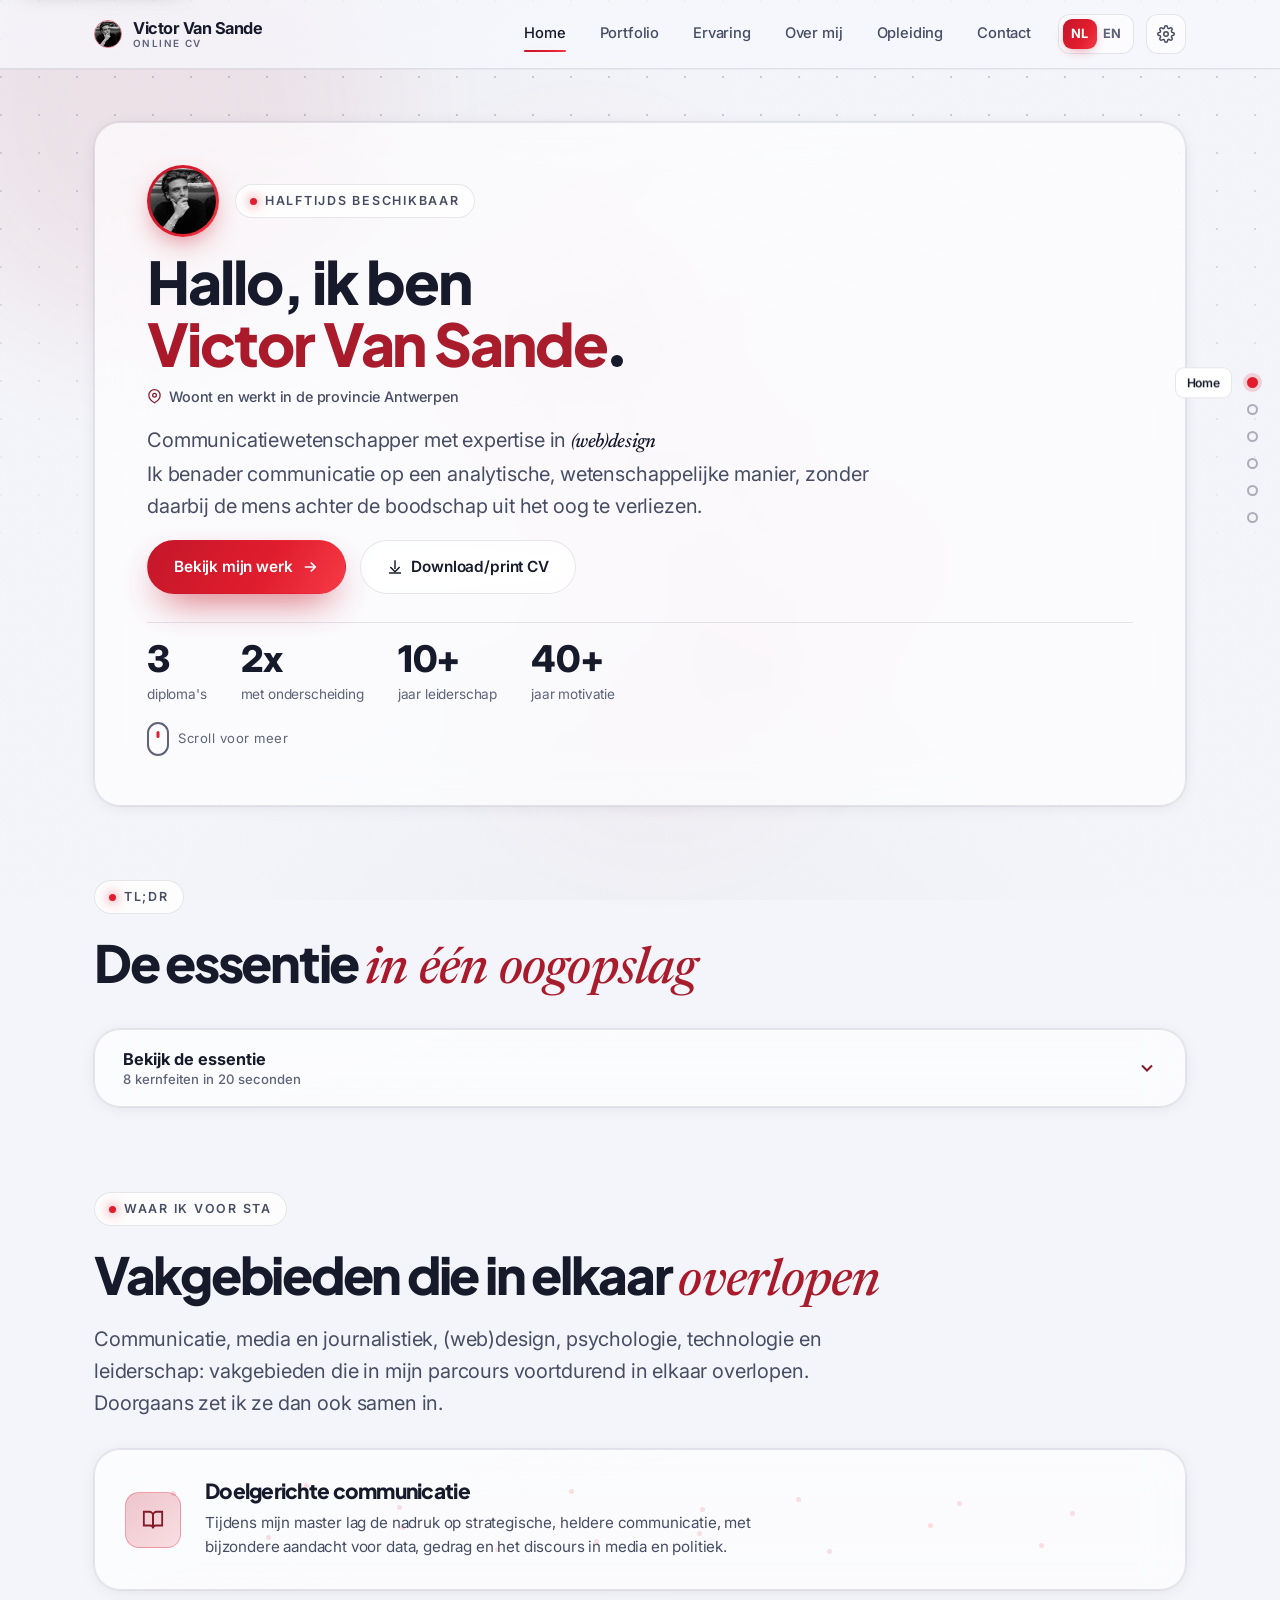
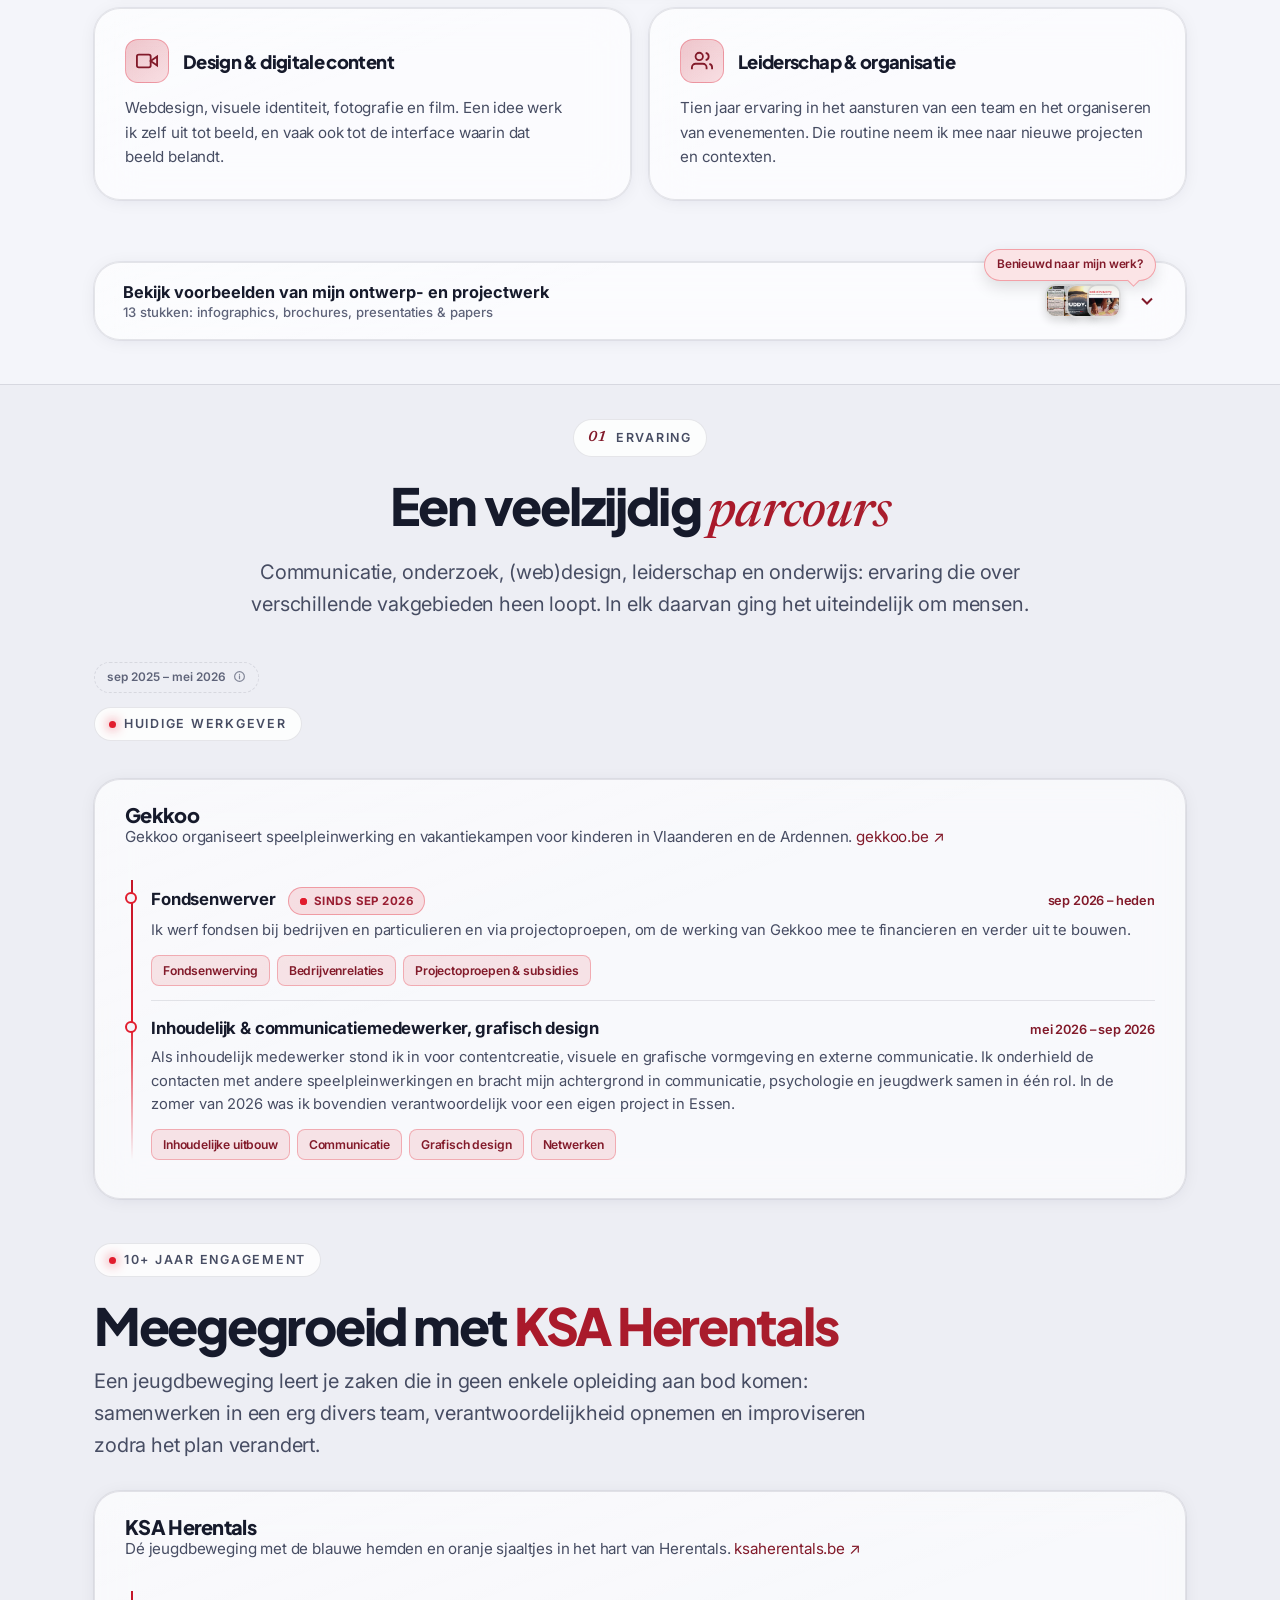
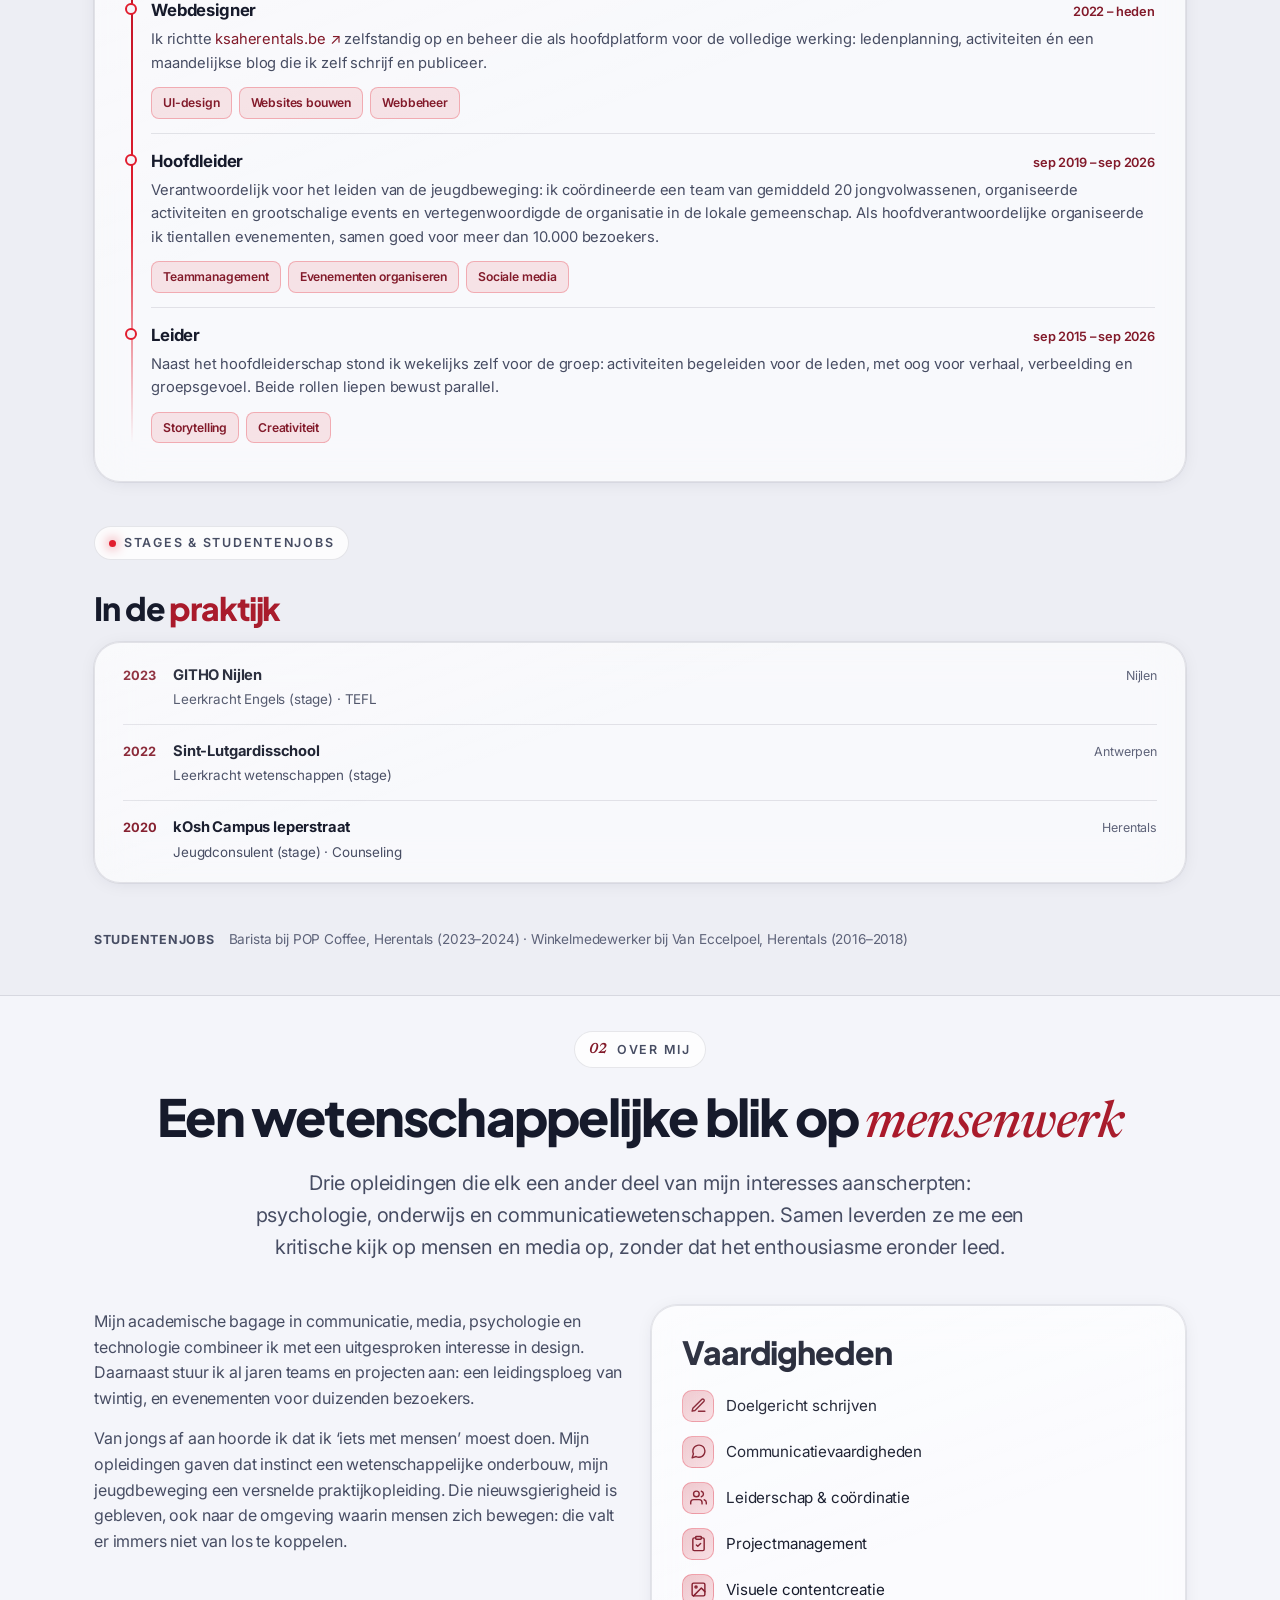
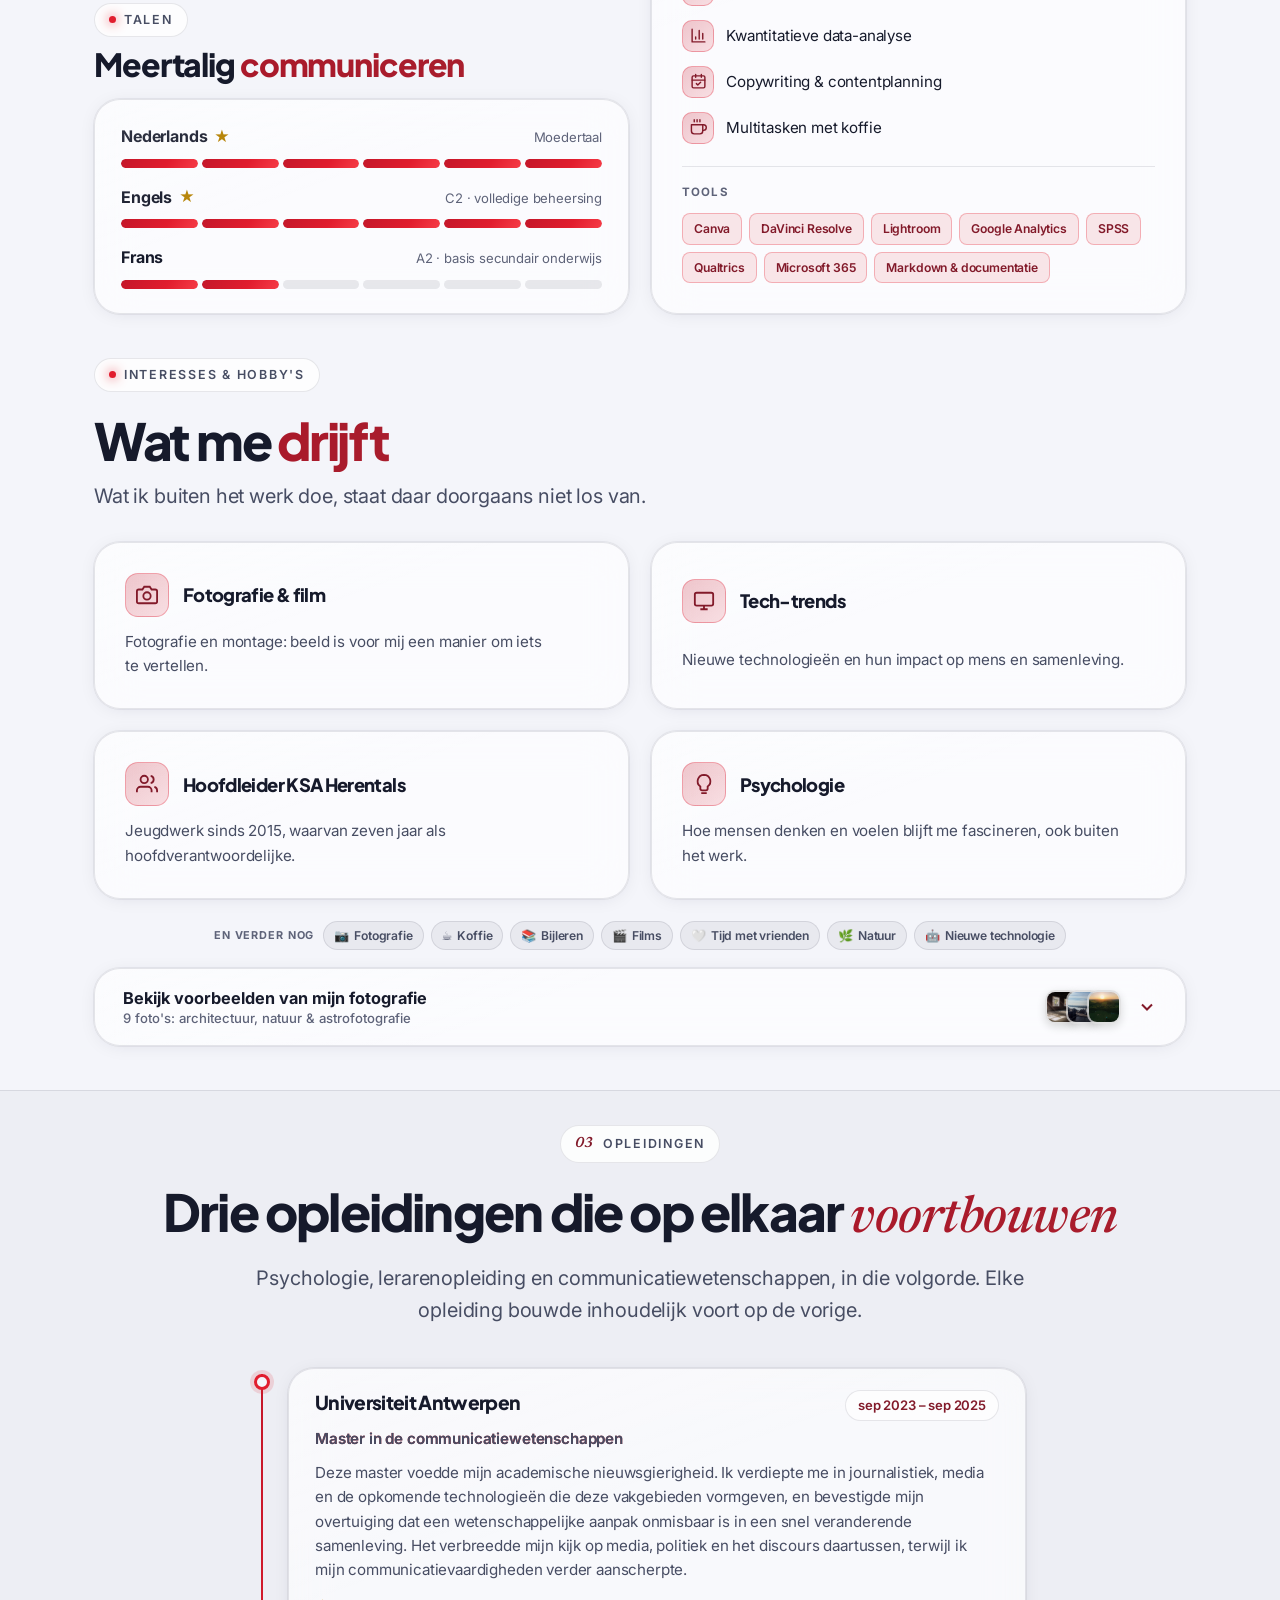
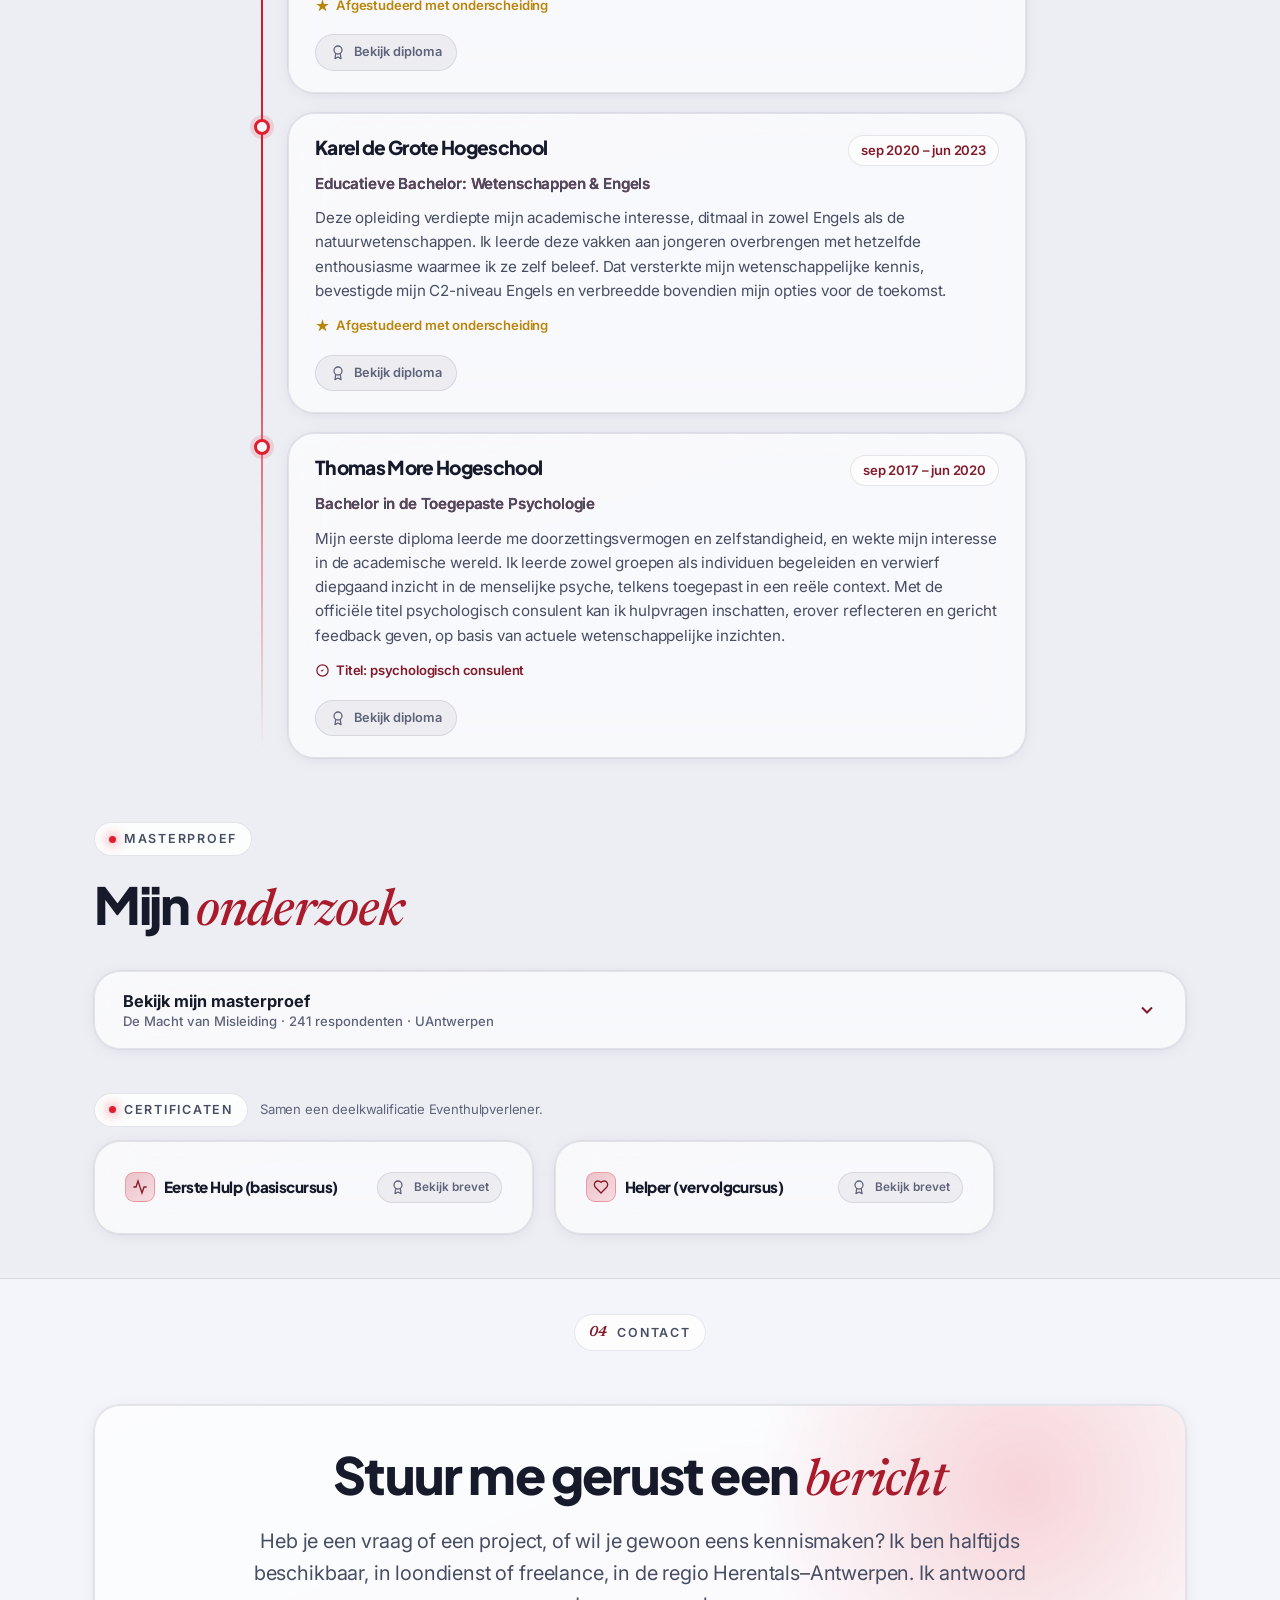
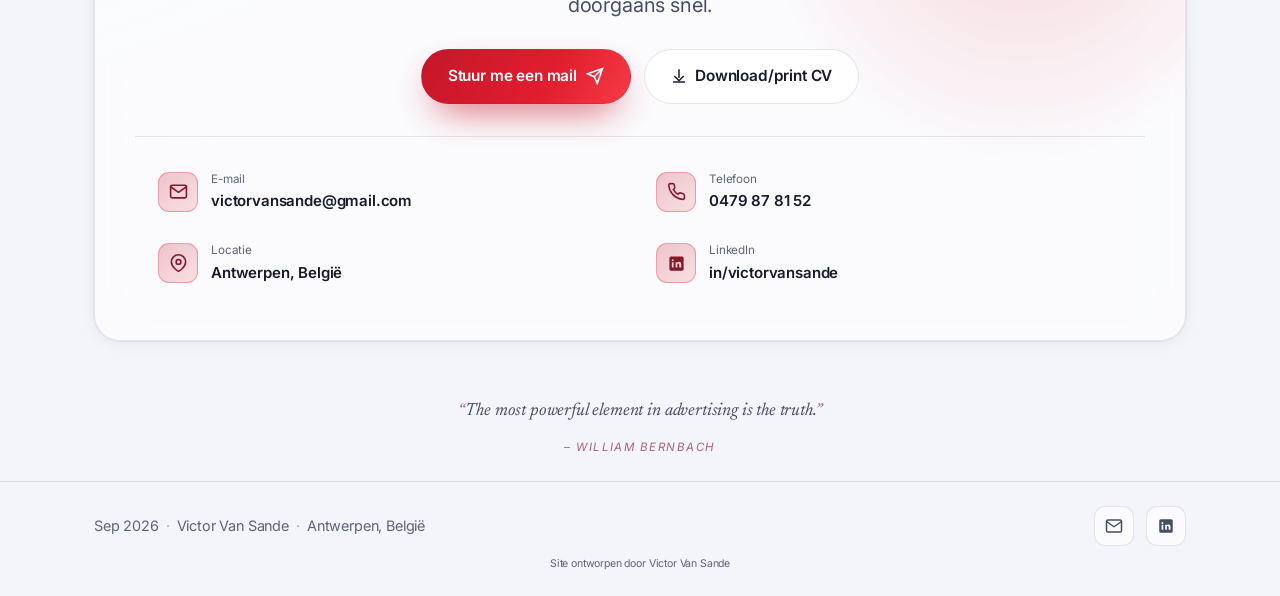
==== v1/index.html @ 3a3bc955 "Nieuwe vormgeving: elke sectie gegradeerd op een eigen foto De site is herwerkt volgens richting 10 " ====
<!DOCTYPE html>
<html lang="nl">
<head>
  <meta charset="UTF-8" />
  <meta name="viewport" content="width=device-width, initial-scale=1.0" />
  <!-- Niet indexeren: de site blijft vrij bereikbaar via de link, maar hoort
       niet in zoekresultaten thuis. -->
  <meta name="robots" content="noindex, nofollow, noarchive, nosnippet, noimageindex" />
  <meta name="googlebot" content="noindex, nofollow, noarchive, nosnippet, noimageindex" />
  <title>Victor Van Sande · Communicatiewetenschapper (vorige versie)</title>
  <meta name="description" content="Portfolio van Victor Van Sande, communicatiewetenschapper met expertise in communicatie, media, (web)design, psychologie, technologie en leiderschap." />
  <meta property="og:type" content="website" />
  <meta property="og:url" content="https://victorvansande.github.io/cv/" />
  <meta property="og:title" content="Victor Van Sande · Communicatiewetenschapper" />
  <meta property="og:description" content="Communicatiewetenschapper met expertise in communicatie, media, (web)design, psychologie, technologie en leiderschap. Master UAntwerpen met onderscheiding." />
  <meta property="og:image" content="https://victorvansande.github.io/cv/assets/og-image.jpg" />
  <meta property="og:image:type" content="image/jpeg" />
  <meta property="og:image:width" content="1200" />
  <meta property="og:image:height" content="630" />
  <meta property="og:locale" content="nl_BE" />
  <meta name="twitter:card" content="summary_large_image" />
  <meta name="twitter:title" content="Victor Van Sande · Communicatiewetenschapper" />
  <meta name="twitter:description" content="Communicatiewetenschapper met expertise in communicatie, media, (web)design, psychologie, technologie en leiderschap." />
  <meta name="twitter:image" content="https://victorvansande.github.io/cv/assets/og-image.jpg" />
  <link rel="icon" href="../assets/icons/favicon-32.png" sizes="32x32" type="image/png" />
  <link rel="icon" href="../assets/icons/favicon.svg" type="image/svg+xml" id="favicon" />
  <link rel="apple-touch-icon" href="../assets/icons/apple-touch-icon.png" />
  <link rel="manifest" href="../manifest.webmanifest" />
  <meta name="apple-mobile-web-app-title" content="Victor · cv" />
  <link rel="preconnect" href="https://fonts.googleapis.com" />
  <link rel="preconnect" href="https://fonts.gstatic.com" crossorigin />
  <link href="https://fonts.googleapis.com/css2?family=Newsreader:ital,opsz,wght@0,6..72,500;1,6..72,400;1,6..72,500;1,6..72,600&family=Inter:wght@400;500;600;700;800&family=Plus+Jakarta+Sans:wght@800&display=swap" rel="stylesheet" />
  <!-- Prisma-intro: eenmalig per sessie, moet vóór de eerste paint vaststaan om flikkeren te vermijden -->
  <script>
    (function () {
      try {
        if (!sessionStorage.getItem("vvs-intro-seen")) {
          document.documentElement.classList.add("intro");
          sessionStorage.setItem("vvs-intro-seen", "1");
        }
      } catch (e) { /* private mode: intro wordt gewoon overgeslagen */ }
    })();
  </script>
  <link rel="stylesheet" href="style.css?v=198" />
  <script src="i18n.js?v=65" defer></script>
  <script src="main.js?v=85" defer></script>
  <script>(function(){var d=document.documentElement;try{var t=localStorage.getItem('cv-theme');d.dataset.theme=['indigo','teal','emerald','amber','rose','slate','violet'].indexOf(t)<0?'rose':t;d.dataset.mode=localStorage.getItem('cv-mode')||'light';if(localStorage.getItem('cv-motion')==='reduce')d.dataset.motion='reduce';if(d.dataset.motion!=='reduce'&&!matchMedia('(prefers-reduced-motion: reduce)').matches)d.classList.add('pips-animeren');if(localStorage.getItem('cv-contrast')==='high')d.dataset.contrast='high';var z=parseInt(localStorage.getItem('cv-zoom'),10);if(z>=80&&z<=130&&z!==100)d.style.fontSize=z+'%';var l=localStorage.getItem('cv-lang');d.lang=(l==='en')?'en':'nl';}catch(e){d.dataset.theme='rose';d.dataset.mode='light';}})();</script>
</head>
<body>
  <!-- Skip-link: het eerste dat de tabtoets bereikt. Wie met een toetsenbord of
       een schermlezer werkt, loopt anders bij elk bezoek eerst door de hele
       navigatie voor hij bij de inhoud komt. Onzichtbaar tot hij focus krijgt. -->
  <a class="skip-link" href="#home" data-i18n="skip_link">Meteen naar de inhoud</a>
  <!-- Prisma-intro: zwart scherm waarop de naam uit een chromatische bloei ontstaat,
       waarna het licht binnenvalt. Volledig aria-hidden: de echte naam staat in de hero. -->
  <div class="intro-veil" aria-hidden="true">
    <div class="intro-blackout"></div>
    <div class="intro-burst">
      <i class="pl-field"></i><i class="pl pl-warm"></i><i class="pl pl-magenta"></i><i class="pl pl-violet"></i><i class="pl pl-azure"></i><i class="pl pl-cyan"></i>
    </div>
    <!-- de naamlagen worden door main.js gekloond uit de echte h1, zodat de
         regelafbreking (text-wrap: balance) gegarandeerd identiek is -->
    <div class="intro-stage" aria-hidden="true"></div>
  </div>
  <div class="bg-canvas"></div>
  <div class="blob b1"></div><div class="blob b2"></div><div class="blob b3"></div><div class="blob b4"></div><div class="blob b5"></div>
  <div class="grain"></div>
  <div class="cursor-glow"></div>

  <!-- NAV -->
  <header class="nav">
    <div class="wrap nav-inner">
      <a href="#home" class="brand"><img src="../assets/victor-profiel.jpg" alt="" class="nav-avatar" aria-hidden="true"><span class="brand-text">Victor Van Sande<span class="brand-sub" data-i18n="brand_sub">Online cv</span></span></a>
      <div class="nav-right">
      <nav class="nav-links" id="hoofdmenu">
        <a href="#home" class="active" data-i18n="nav_home">Home</a>
        <a href="#werk" data-i18n="nav_werk">Werk</a>
        <a href="#ervaring" data-i18n="nav_ervaring">Ervaring</a>
        <a href="#over" data-i18n="nav_over">Over mij</a>
        <a href="#opleiding" data-i18n="nav_opleiding">Opleiding</a>
        <!-- <a href="#referenties" data-i18n="nav_referenties">Referenties</a> -->
        <a href="#contact" data-i18n="nav_contact">Contact</a>
      </nav>
      <button class="lang-toggle" aria-label="Taal / Language" title="Nederlands / English">
        <span class="lang-pill" aria-hidden="true"></span>
        <span data-lang="nl">NL</span>
        <span data-lang="en">EN</span>
      </button>
      <div class="settings-wrap">
        <button class="settings-toggle" aria-label="Instellingen / Settings" title="Instellingen" aria-expanded="false" aria-haspopup="true">
          <svg width="18" height="18" viewBox="0 0 24 24" fill="none" stroke="currentColor" stroke-width="2" stroke-linecap="round" stroke-linejoin="round"><circle cx="12" cy="12" r="3"/><path d="M19.4 15a1.65 1.65 0 0 0 .33 1.82l.06.06a2 2 0 1 1-2.83 2.83l-.06-.06a1.65 1.65 0 0 0-1.82-.33 1.65 1.65 0 0 0-1 1.51V21a2 2 0 0 1-4 0v-.09A1.65 1.65 0 0 0 9 19.4a1.65 1.65 0 0 0-1.82.33l-.06.06a2 2 0 1 1-2.83-2.83l.06-.06a1.65 1.65 0 0 0 .33-1.82 1.65 1.65 0 0 0-1.51-1H3a2 2 0 0 1 0-4h.09A1.65 1.65 0 0 0 4.6 9a1.65 1.65 0 0 0-.33-1.82l-.06-.06a2 2 0 1 1 2.83-2.83l.06.06a1.65 1.65 0 0 0 1.82.33H9a1.65 1.65 0 0 0 1-1.51V3a2 2 0 0 1 4 0v.09a1.65 1.65 0 0 0 1 1.51 1.65 1.65 0 0 0 1.82-.33l.06-.06a2 2 0 1 1 2.83 2.83l-.06.06a1.65 1.65 0 0 0-.33 1.82V9a1.65 1.65 0 0 0 1.51 1H21a2 2 0 0 1 0 4h-.09a1.65 1.65 0 0 0-1.51 1z"/></svg>
        </button>
        <div class="settings-pop" role="group" aria-label="Instellingen">
          <div class="set-row">
            <button class="mode-toggle" aria-label="Schakel naar lichte modus" title="Licht / donker">
              <span class="mode-pill" aria-hidden="true"></span>
              <svg class="sun" width="17" height="17" viewBox="0 0 24 24" fill="none" stroke="currentColor" stroke-width="2"><circle cx="12" cy="12" r="4"/><path d="M12 2v2M12 20v2M4.9 4.9l1.4 1.4M17.7 17.7l1.4 1.4M2 12h2M20 12h2M4.9 19.1l1.4-1.4M17.7 6.3l1.4-1.4"/></svg>
              <svg class="moon" width="16" height="16" viewBox="0 0 24 24" fill="none" stroke="currentColor" stroke-width="2"><path d="M21 12.8A9 9 0 1 1 11.2 3a7 7 0 0 0 9.8 9.8z"/></svg>
            </button>
          </div>
          <div class="set-div"></div>
          <h4 data-i18n="set_theme">Kleurthema</h4>
          <div class="swatches">
            <button class="swatch" data-theme="indigo" title="Indigo"><span style="background:linear-gradient(135deg,#6366f1,#818cf8)"></span></button>
            <button class="swatch" data-theme="teal" title="Teal"><span style="background:linear-gradient(135deg,#0ea5e9,#2dd4bf)"></span></button>
            <button class="swatch" data-theme="emerald" title="Emerald"><span style="background:linear-gradient(135deg,#10b981,#4ade80)"></span></button>
            <button class="swatch" data-theme="amber" title="Amber"><span style="background:linear-gradient(135deg,#f59e0b,#fb923c)"></span></button>
            <button class="swatch" data-theme="rose" title="Rood"><span style="background:linear-gradient(135deg,#c4172a,#f63b46)"></span></button>
            <button class="swatch" data-theme="slate" title="Slate"><span style="background:linear-gradient(135deg,#7c8aa8,#9aa7c2)"></span></button>
            <button class="swatch" data-theme="violet" title="Violet"><span style="background:linear-gradient(135deg,#7c5cff,#3ad6ff)"></span></button>
          </div>
          <div class="set-div"></div>
          <h4 data-i18n="a11y_title">Toegankelijkheid</h4>
          <label class="a11y-row"><span data-i18n="a11y_motion">Minder beweging</span><input type="checkbox" class="a11y-motion"><span class="sw"></span></label>
          <label class="a11y-row"><span data-i18n="a11y_contrast">Hoger contrast</span><input type="checkbox" class="a11y-contrast"><span class="sw"></span></label>
          <div class="zoom-row">
            <span data-i18n="a11y_zoom">Tekstgrootte</span>
            <div class="zoom-ctl">
              <button type="button" class="zoom-btn zoom-out" aria-label="Kleiner">&minus;</button>
              <span class="zoom-val" aria-live="polite">100%</span>
              <button type="button" class="zoom-btn zoom-in" aria-label="Groter">+</button>
            </div>
          </div>
          <div class="set-div"></div>
          <h4 data-i18n="set_download">Downloads</h4>
          <!-- De regel onder de titel zegt wanneer je deze versie neemt. Dat is er
               vooral voor als de tweede download weer aanstaat: zonder uitleg is
               "CV als PDF" naast "CV voor sollicitatieportalen" een raadseltje in
               plaats van een keuze. -->
          <a href="../assets/cv-victor-van-sande.pdf" download class="set-action">
            <svg width="16" height="16" viewBox="0 0 24 24" fill="none" stroke="currentColor" stroke-width="2.1" stroke-linecap="round" stroke-linejoin="round"><path d="M12 3v12M7 11l5 5 5-5"/><path d="M5 21h14"/></svg>
            <span class="set-action-txt">
              <span data-i18n="set_cv_pdf">CV als PDF</span>
              <span class="set-action-sub" data-i18n="set_cv_pdf_sub">Om te mailen of af te drukken</span>
            </span>
          </a>
          <!-- De ATS-versie staat tijdelijk offline. Terugzetten = dit commentaar
               openen; het bestand, cv-print-ats.html en de vertalingen blijven
               staan, dus er is verder niets voor nodig. -->
          <!--
          <a href="../assets/cv-victor-van-sande-ats.pdf" download class="set-action">
            <svg width="16" height="16" viewBox="0 0 24 24" fill="none" stroke="currentColor" stroke-width="2.1" stroke-linecap="round" stroke-linejoin="round"><path d="M14 3H7a2 2 0 0 0-2 2v14a2 2 0 0 0 2 2h10a2 2 0 0 0 2-2V8z"/><path d="M14 3v5h5"/><path d="M9 13h6M9 17h4"/></svg>
            <span class="set-action-txt">
              <span data-i18n="set_cv_ats">CV voor sollicitatieportalen</span>
              <span class="set-action-sub" data-i18n="set_cv_ats_sub">Één kolom, voor scansoftware</span>
            </span>
          </a>
          -->
        </div>
      </div>
      <button class="burger" aria-label="Menu" aria-expanded="false" aria-controls="hoofdmenu"><span></span><span></span><span></span></button>
      </div>
    </div>
  </header>

  <!-- SIDE DOT NAVIGATION -->
  <nav class="dot-nav" aria-label="Sectienavigatie">
    <a href="#home" class="active" data-spy="home"><span data-i18n="nav_home">Home</span></a>
    <a href="#werk" data-spy="werk"><span data-i18n="nav_werk">Werk</span></a>
    <a href="#ervaring" data-spy="ervaring"><span data-i18n="nav_ervaring">Ervaring</span></a>
    <a href="#over" data-spy="over"><span data-i18n="nav_over">Over mij</span></a>
    <a href="#opleiding" data-spy="opleiding"><span data-i18n="nav_opleiding">Opleiding</span></a>
    <!-- <a href="#referenties" data-spy="referenties"><span data-i18n="nav_referenties">Referenties</span></a> -->
    <a href="#contact" data-spy="contact"><span data-i18n="nav_contact">Contact</span></a>
  </nav>

  <main>

  <!-- ============ HOME ============ -->
  <div class="sec" id="home" data-nav="nav_home" data-nav-nl="Home">
  <section class="hero">
    <div class="wrap">
      <div class="glass tilt hero-card reveal">
        <div class="hero-card-lead">
          <div class="hero-avatar-wrap">
            <img src="../assets/victor-profiel.jpg" alt="Victor Van Sande" class="hero-avatar-img" />
          </div>
          <span class="eyebrow" style="margin-bottom:0"><span class="dot"></span> <span data-i18n="hero_eyebrow">Halftijds beschikbaar</span></span>
        </div>
        <h1 class="h-xl prism-host"><span data-i18n="hero_hello">Hallo, ik ben</span><br><span class="grad-text">Victor Van <span class="name-end">Sande<i class="name-dot" aria-hidden="true"></i></span></span></h1>
        <!-- "Sande" en de punt zitten samen in een span die niet mag afbreken.
             De browser ziet die punt als een los blokje en mag er dus vóór
             afbreken; tussen 376 en 386 pixels kolombreedte belandde ze daardoor
             alleen op een eigen regel. Een word joiner helpt daar niet tegen:
             die geldt niet voor zo'n blokje. De naam mag nog wel afbreken, maar
             dan tussen "Van" en "Sande". -->
        <p class="hero-loc"><svg width="15" height="15" viewBox="0 0 24 24" fill="none" stroke="currentColor" stroke-width="2"><path d="M21 10c0 7-9 12-9 12s-9-5-9-12a9 9 0 0118 0z"/><circle cx="12" cy="10" r="3"/></svg> <span data-i18n="hero_loc">Woont en werkt in de provincie Antwerpen</span></p>
        <p class="lead">
          <span data-i18n="hero_lead_1">Communicatiewetenschapper met expertise in</span>
          <strong data-rotate='["communicatie","(web)design","psychologie","media","technologie","journalistiek","leiderschap"]' data-rotate-en='["communication","(web)design","psychology","media","technology","journalism","leadership"]' class="em-serif" style="color:var(--ink);transition:.35s var(--ease);display:inline-block">communicatie</strong><br><span data-i18n="hero_lead_2">Ik benader communicatie op een analytische, wetenschappelijke manier, zonder daarbij de mens achter de boodschap uit het oog te verliezen.</span>
        </p>
        <div class="hero-cta">
          <a href="#ervaring" class="btn btn-primary"><span data-i18n="hero_cta_work">Bekijk mijn werk</span>
            <svg width="18" height="18" viewBox="0 0 24 24" fill="none" stroke="currentColor" stroke-width="2.2"><path d="M5 12h14M13 6l6 6-6 6"/></svg>
          </a>
          <a href="../assets/cv-victor-van-sande.pdf" download class="btn btn-ghost" style="gap:8px">
            <svg width="16" height="16" viewBox="0 0 24 24" fill="none" stroke="currentColor" stroke-width="2.2"><path d="M12 2v13M5 12l7 7 7-7"/><path d="M3 21h18"/></svg>
            <span data-i18n="hero_cta_cv">Download/print CV</span>
          </a>
        </div>
        <div class="hero-stats">
          <div class="stat"><div class="num"><span data-count="3">3</span></div><div class="lbl" data-i18n="stat_diplomas">diploma's</div></div>
          <div class="stat"><div class="num"><span data-count="2" data-suffix="x">2x</span></div><div class="lbl" data-i18n="stat_distinction_hero">met onderscheiding</div></div>
          <div class="stat"><div class="num"><span data-count="10" data-suffix="+">10+</span></div><div class="lbl" data-i18n="stat_leadership">jaar leiderschap</div></div>
          <div class="stat"><div class="num"><span data-count="40" data-suffix="+">40+</span></div><div class="lbl" data-i18n="stat_motivation">jaar motivatie</div></div>
        </div>
        <div class="scroll-cue"><span class="mouse"></span> <span data-i18n="scroll_more">Scroll voor meer</span></div>
      </div>
    </div>
  </section>
  <!-- ============ TL;DR ============ -->
  <section class="wrap section-pad" id="tldr" style="padding-top:26px;padding-bottom:40px">
    <div class="section-head reveal">
      <span class="eyebrow"><span class="dot"></span> <span data-i18n="tldr_eyebrow">TL;DR</span></span>
      <h2 class="h-lg" data-i18n="tldr_h2">De essentie <span class="grad-text em-serif">in één oogopslag</span></h2>
    </div>
    <!-- Standaard dicht, net als de andere luiken: wie de essentie wil, klapt
         ze open. Zo blijft de pagina onder de hero rustig en houden alle
         uitklapluiken dezelfde beginstand. -->
    <div class="glass tilt tldr-card reveal" data-d="1">
      <button class="tldr-toggle" aria-expanded="false" aria-controls="tldr-panel">
        <span class="tldr-toggle-txt">
          <strong data-i18n="tldr_toggle_open">Bekijk de essentie</strong>
          <span data-i18n="tldr_toggle_sub">8 kernfeiten in 20 seconden</span>
        </span>
        <svg class="tldr-chevron" width="20" height="20" viewBox="0 0 24 24" fill="none" stroke="currentColor" stroke-width="2.4" aria-hidden="true"><path d="M6 9l6 6 6-6"/></svg>
      </button>
      <div class="tldr-panel" id="tldr-panel" inert>
        <div class="tldr-panel-inner">
          <div class="tldr-grid">
            <div class="tldr-item">
              <span class="tldr-ic" aria-hidden="true"><svg width="17" height="17" viewBox="0 0 24 24" fill="none" stroke="currentColor" stroke-width="2" stroke-linecap="round" stroke-linejoin="round"><path d="M2 10l10-5 10 5-10 5-10-5Z"/><path d="M6 12v5c0 1.66 2.69 3 6 3s6-1.34 6-3v-5"/></svg></span>
              <span class="tldr-body">
                <span class="lbl" data-i18n="tldr_edu_lbl">Opleiding</span>
                <span class="val" data-i18n="tldr_edu_val">3 diploma's, 2x met onderscheiding</span>
                <span class="sub" data-i18n="tldr_edu_sub">Master Communicatiewetenschappen, UAntwerpen</span>
              </span>
            </div>
            <div class="tldr-item">
              <span class="tldr-ic" aria-hidden="true"><svg width="17" height="17" viewBox="0 0 24 24" fill="none" stroke="currentColor" stroke-width="2" stroke-linecap="round" stroke-linejoin="round"><rect x="2" y="7" width="20" height="14" rx="2"/><path d="M16 21V5a2 2 0 0 0-2-2h-4a2 2 0 0 0-2 2v16"/></svg></span>
              <span class="tldr-body">
                <span class="lbl" data-i18n="tldr_role_lbl">Huidige rol</span>
                <span class="val" data-i18n="tldr_role_val">Fondsenwerver bij Gekkoo</span>
                <span class="sub" data-i18n="tldr_role_sub">Sinds september 2026</span>
              </span>
            </div>
            <div class="tldr-item">
              <span class="tldr-ic" aria-hidden="true"><svg width="17" height="17" viewBox="0 0 24 24" fill="none" stroke="currentColor" stroke-width="2" stroke-linecap="round" stroke-linejoin="round"><path d="M17 21v-2a4 4 0 0 0-4-4H5a4 4 0 0 0-4 4v2"/><circle cx="9" cy="7" r="4"/><path d="M23 21v-2a4 4 0 0 0-3-3.87M16 3.13A4 4 0 0 1 16 11"/></svg></span>
              <span class="tldr-body">
                <span class="lbl" data-i18n="tldr_ksa_lbl">Leiderschap</span>
                <span class="val" data-i18n="tldr_ksa_val">10+ jaar bij KSA Herentals</span>
                <span class="sub" data-i18n="tldr_ksa_sub">Hoofdleider, 10.000+ bezoekers via evenementen</span>
              </span>
            </div>
            <div class="tldr-item">
              <span class="tldr-ic" aria-hidden="true"><svg width="17" height="17" viewBox="0 0 24 24" fill="none" stroke="currentColor" stroke-width="2" stroke-linecap="round" stroke-linejoin="round"><path d="M3 3v18h18"/><path d="M18 17V9M13 17V5M8 17v-3"/></svg></span>
              <span class="tldr-body">
                <span class="lbl" data-i18n="tldr_thesis_lbl">Masterproef</span>
                <span class="val" data-i18n="tldr_thesis_val">De Macht van Misleiding</span>
                <span class="sub" data-i18n="tldr_thesis_sub">Kwantitatief onderzoek naar (des)informatie, 241 respondenten</span>
              </span>
            </div>
            <div class="tldr-item">
              <span class="tldr-ic" aria-hidden="true"><svg width="17" height="17" viewBox="0 0 24 24" fill="none" stroke="currentColor" stroke-width="2" stroke-linecap="round" stroke-linejoin="round"><path d="M12 2 2 7l10 5 10-5-10-5z"/><path d="M2 17l10 5 10-5"/><path d="M2 12l10 5 10-5"/></svg></span>
              <span class="tldr-body">
                <span class="lbl" data-i18n="tldr_domains_lbl">Sterk in</span>
                <span class="val" data-i18n="tldr_domains_val">Communicatie, (web)design, psychologie &amp; leiderschap</span>
                <span class="sub" data-i18n="tldr_domains_sub">Terugkerend in zowel mijn opleiding als mijn werkervaring</span>
              </span>
            </div>
            <div class="tldr-item">
              <span class="tldr-ic" aria-hidden="true"><svg width="17" height="17" viewBox="0 0 24 24" fill="none" stroke="currentColor" stroke-width="2" stroke-linecap="round" stroke-linejoin="round"><circle cx="12" cy="12" r="10"/><path d="M2 12h20"/><path d="M12 2a15.3 15.3 0 0 1 4 10 15.3 15.3 0 0 1-4 10 15.3 15.3 0 0 1-4-10 15.3 15.3 0 0 1 4-10z"/></svg></span>
              <span class="tldr-body">
                <span class="lbl" data-i18n="tldr_lang_lbl">Talen</span>
                <span class="val" data-i18n="tldr_lang_val">NL (moedertaal) · EN (C2) · FR (A2)</span>
                <span class="sub" data-i18n="tldr_lang_sub">Voldoende om in een internationale of tweetalige omgeving te werken</span>
              </span>
            </div>
            <div class="tldr-item">
              <span class="tldr-ic" aria-hidden="true"><svg width="17" height="17" viewBox="0 0 24 24" fill="none" stroke="currentColor" stroke-width="2" stroke-linecap="round" stroke-linejoin="round"><circle cx="12" cy="12" r="9"/><path d="M12 7v5l3 2"/></svg></span>
              <span class="tldr-body">
                <span class="lbl" data-i18n="tldr_avail_lbl">Beschikbaarheid</span>
                <span class="val" data-i18n="tldr_avail_val">Halftijds · loondienst of freelance</span>
                <span class="sub" data-i18n="tldr_avail_sub">Regio Herentals&ndash;Antwerpen</span>
              </span>
            </div>
            <!-- Achtste feit. Stond alleen onderaan bij de opleidingen, waar een
                 haastige lezer nooit komt, terwijl een geldig brevet in jeugdwerk,
                 kampen en onderwijs vaak een vereiste is. Maakt de twee kolommen
                 bovendien even lang, zonder dat het paneel hoger wordt. -->
            <div class="tldr-item">
              <span class="tldr-ic" aria-hidden="true"><svg width="17" height="17" viewBox="0 0 24 24" fill="none" stroke="currentColor" stroke-width="2" stroke-linecap="round" stroke-linejoin="round"><path d="M12 21s-7-4.5-7-10a4 4 0 0 1 7-2.6A4 4 0 0 1 19 11c0 5.5-7 10-7 10z"/><path d="M12 9.5v4M10 11.5h4"/></svg></span>
              <span class="tldr-body">
                <span class="lbl" data-i18n="tldr_ehbo_lbl">EHBO</span>
                <span class="val" data-i18n="tldr_ehbo_val">Eerste Hulp &amp; Helper, Rode Kruis-Vlaanderen</span>
                <span class="sub" data-i18n="tldr_ehbo_sub">Geldig tot 2028 &middot; samen een deelkwalificatie Eventhulpverlener</span>
              </span>
            </div>
          </div>
        </div>
      </div>
    </div>
  </section>
  </div><!-- /#home -->

  <!-- ============ WERK ============ -->
  <!-- Het portfolio staat nu op zichzelf in plaats van onderaan de thuissectie:
       zo krijgt het een eigen anker voor het menu en ziet de scroll-spy het als
       een aparte halte. -->
  <div class="sec" id="werk" data-nav="nav_werk" data-nav-nl="Portfolio">
  <!-- De drie kaarten "Waar ik voor sta" en het portfolio horen bij elkaar: de
       kaarten doen de belofte, het portfolio is het bewijs. Ze stonden eerder in
       twee verschillende secties, waardoor "Home" een derde van de pagina besloeg
       en "Werk" maar een paar honderd pixels duurde. -->
  <!-- HIGHLIGHTS -->
  <section class="section-pad">
    <div class="wrap">
      <div class="section-head reveal">
        <span class="eyebrow"><span class="dot"></span> <span data-i18n="hl_eyebrow">Waar ik voor sta</span></span>
        <h2 class="h-lg" data-i18n="hl_h2">Vakgebieden die in elkaar <span class="grad-text em-serif">overlopen</span></h2>
        <p class="lead" data-i18n="hl_lead">Communicatie, media en journalistiek, (web)design, psychologie, technologie en leiderschap: vakgebieden die in mijn parcours voortdurend in elkaar overlopen. Doorgaans zet ik ze dan ook samen in.</p>
      </div>
      <div class="bento">
        <div class="glass fx-card feature feature-wide reveal fx-write" data-d="1">
          <!-- Kernboodschap: verspreide stippen die bij hover samenkomen tot één
               uitgelijnde rij. Elke stip staat al op zijn eindplek in die rij;
               de verstrooiing is een verschuiving die bij hover naar nul gaat. -->
          <div class="fx" aria-hidden="true">
            <span class="msg">
              <i style="--dx:-22px;--dy:-26px;--i:0"></i><i style="--dx:14px;--dy:18px;--i:1"></i>
              <i style="--dx:-8px;--dy:-34px;--i:2"></i><i style="--dx:26px;--dy:-12px;--i:3"></i>
              <i style="--dx:-30px;--dy:8px;--i:4"></i><i style="--dx:6px;--dy:30px;--i:5"></i>
              <i style="--dx:20px;--dy:-28px;--i:6"></i><i style="--dx:-14px;--dy:22px;--i:7"></i>
              <i style="--dx:30px;--dy:14px;--i:8"></i><i style="--dx:-26px;--dy:-10px;--i:9"></i>
              <i style="--dx:10px;--dy:-20px;--i:10"></i><i style="--dx:-18px;--dy:32px;--i:11"></i>
              <i style="--dx:24px;--dy:6px;--i:12"></i><i style="--dx:-6px;--dy:-16px;--i:13"></i>
              <i style="--dx:16px;--dy:26px;--i:14"></i><i style="--dx:-12px;--dy:-6px;--i:15"></i>
            </span>
          </div>
          <div class="ic"><svg width="22" height="22" viewBox="0 0 24 24" fill="none" stroke="currentColor" stroke-width="2"><path d="M2 3h6a4 4 0 0 1 4 4v14a3 3 0 0 0-3-3H2z"/><path d="M22 3h-6a4 4 0 0 0-4 4v14a3 3 0 0 1 3-3h7z"/></svg></div>
          <h3 data-i18n="card_comm_h">Doelgerichte communicatie</h3>
          <p data-i18n="card_comm_p">Tijdens mijn master lag de nadruk op strategische, heldere communicatie, met bijzondere aandacht voor data, gedrag en het discours in media en politiek.</p>
        </div>
        <div class="glass fx-card feature reveal fx-palette" data-d="2">
          <span class="fx" aria-hidden="true"></span>
          <div class="ic"><svg width="22" height="22" viewBox="0 0 24 24" fill="none" stroke="currentColor" stroke-width="2"><path d="M23 7l-7 5 7 5V7z"/><rect x="1" y="5" width="15" height="14" rx="2"/></svg></div>
          <h3 data-i18n="card_design_h">Design &amp; digitale content</h3>
          <p data-i18n="card_design_p">Webdesign, visuele identiteit, fotografie en film. Een idee werk ik zelf uit tot beeld, en vaak ook tot de interface waarin dat beeld belandt.</p>
        </div>
        <div class="glass fx-card feature reveal fx-network" data-d="3">
          <span class="fx" aria-hidden="true"><svg class="net" viewBox="0 0 150 110"><line x1="30" y1="30" x2="95" y2="20"/><line x1="95" y1="20" x2="120" y2="70"/><line x1="30" y1="30" x2="70" y2="85"/><line x1="70" y1="85" x2="120" y2="70"/><circle cx="30" cy="30" r="5"/><circle cx="95" cy="20" r="5"/><circle cx="120" cy="70" r="5"/><circle cx="70" cy="85" r="5"/></svg></span>
          <div class="ic"><svg width="22" height="22" viewBox="0 0 24 24" fill="none" stroke="currentColor" stroke-width="2"><path d="M17 21v-2a4 4 0 0 0-4-4H5a4 4 0 0 0-4 4v2"/><circle cx="9" cy="7" r="4"/><path d="M23 21v-2a4 4 0 0 0-3-3.87M16 3.13A4 4 0 0 1 16 11"/></svg></div>
          <h3 data-i18n="card_lead_h">Leiderschap &amp; organisatie</h3>
          <p data-i18n="card_lead_p">Tien jaar ervaring in het aansturen van een team en het organiseren van evenementen. Die routine neem ik mee naar nieuwe projecten en contexten.</p>
        </div>
      </div>
    </div>
  </section>
  <section class="section-pad" style="padding-top:0">
    <div class="wrap">
      <!-- Het balonnetje staat buiten de kaart: .glass klipt zijn inhoud, dus
           binnenin zou de punt van de tuit wegvallen. De wikkel geeft het een
           anker om zich aan op te hangen. -->
      <div class="werk-wikkel reveal" data-d="4" style="margin-top:18px">
      <div class="glass tilt tldr-card">
        <button class="tldr-toggle" aria-expanded="false" aria-controls="designs-panel">
          <span class="tldr-toggle-txt">
            <strong data-i18n="designs_toggle_open">Bekijk voorbeelden van mijn ontwerp- en projectwerk</strong>
            <span data-i18n="designs_toggle_sub">13 stukken: infographics, brochures, presentaties &amp; papers</span>
          </span>
          <span class="tldr-preview-stack" aria-hidden="true">
            <img src="../assets/designs/poster-kokerjuffer.jpg" alt="" loading="lazy" />
            <img src="../assets/designs/slides-struddy-pitch.jpg" alt="" loading="lazy" />
            <img src="../assets/designs/slides-communicatiestrateeg.jpg" alt="" loading="lazy" />
          </span>
          <svg class="tldr-chevron" width="20" height="20" viewBox="0 0 24 24" fill="none" stroke="currentColor" stroke-width="2.4" aria-hidden="true"><path d="M6 9l6 6 6-6"/></svg>
        </button>
        <div class="tldr-panel" id="designs-panel" inert>
          <div class="tldr-panel-inner">
            <div class="designs-grid">
              <div class="design-item">
                <button type="button" class="diploma-thumb" data-full="../assets/designs/poster-kokerjuffer.jpg"><img src="../assets/designs/poster-kokerjuffer.jpg" alt="Infographic-poster 'De Kokerjuffer' over de levenscyclus van een insectensoort" loading="lazy" /></button>
                <span class="design-cap"><span class="design-cap-t" data-i18n="design_kokerjuffer_t">Infographic · De Kokerjuffer</span><span class="design-cap-s" data-i18n="design_kokerjuffer_s">Wetenschapscommunicatie, Karel de Grote Hogeschool</span></span>
              </div>
              <div class="design-item">
                <button type="button" class="diploma-thumb" data-full="../assets/designs/infographic-ph-meting.jpg"><img src="../assets/designs/infographic-ph-meting.jpg" alt="Infographic met stappenplan voor een pH-meting van waterlichamen" loading="lazy" /></button>
                <span class="design-cap"><span class="design-cap-t" data-i18n="design_ph_t">Infographic · pH-meting</span><span class="design-cap-s" data-i18n="design_ph_s">Stap-voor-stap uitleg van een meetproces</span></span>
              </div>
              <div class="design-item">
                <button type="button" class="diploma-thumb" data-full="../assets/designs/poster-dune-voorbeeld.jpg"><img src="../assets/designs/poster-dune-voorbeeld.jpg" alt="Zelf ontworpen voorbeeldposter over de film Dune, gemaakt als lesmateriaal" loading="lazy" /></button>
                <span class="design-cap"><span class="design-cap-t" data-i18n="design_dune_t">Voorbeeldposter · Dune</span><span class="design-cap-s" data-i18n="design_dune_s">Zelf ontworpen als lesvoorbeeld voor leerlingen</span></span>
              </div>
              <div class="design-item">
                <button type="button" class="diploma-thumb" data-full="../assets/designs/brochure-licht-uit.jpg"><img src="../assets/designs/brochure-licht-uit.jpg" alt="Drieluik-brochure 'Licht uit, oogjes toe' over schermlicht en slaap bij jongeren" loading="lazy" /></button>
                <span class="design-cap"><span class="design-cap-t" data-i18n="design_brochure_t">Brochure · Licht uit, oogjes toe</span><span class="design-cap-s" data-i18n="design_brochure_s">Informatieve drieluik-folder voor en door jongeren</span></span>
              </div>
              <div class="design-item">
                <button type="button" class="diploma-thumb doc-link" data-doc="../assets/docs/struddy-pitch.pdf" data-doc-slug="struddy-pitch" data-doc-pages="18" data-doc-preview="5" data-doc-bytes="1815986"><img src="../assets/designs/slides-struddy-pitch.jpg" alt="Titelslide van de conceptpitch 'Struddy', een stressapp op basis van wearabledata" loading="lazy" /><span class="doc-chip" aria-hidden="true">PDF · 18 p</span></button>
                <span class="design-cap"><span class="design-cap-t" data-i18n="design_struddy_t">Conceptpitch · Struddy</span><span class="design-cap-s" data-i18n="design_struddy_s">Stress + buddy: een app die op het juiste moment ingrijpt</span></span>
              </div>
              <div class="design-item">
                <button type="button" class="diploma-thumb doc-link" data-doc="../assets/docs/struddy-campagnevoorstel.pdf" data-doc-slug="struddy-campagnevoorstel" data-doc-pages="22" data-doc-preview="5" data-doc-bytes="723917"><img src="../assets/designs/paper-struddy-campagne.jpg" alt="Titelpagina van het campagnevoorstel 'Struddy: Right Time, Right Help with Wearable Data'" loading="lazy" /><span class="doc-chip" aria-hidden="true">PDF · 22 p</span></button>
                <span class="design-cap"><span class="design-cap-t" data-i18n="design_campagne_t">Campagnevoorstel · Struddy</span><span class="design-cap-s" data-i18n="design_campagne_s">Just-in-time interventie, uitgewerkt tot en met het onderzoeksopzet</span></span>
              </div>
              <div class="design-item">
                <button type="button" class="diploma-thumb doc-link" data-doc="../assets/docs/framing-trump.pdf" data-doc-slug="framing-trump" data-doc-pages="25" data-doc-preview="5" data-doc-bytes="856095"><img src="../assets/designs/paper-framing-trump.jpg" alt="Titelpagina van de paper over de framing van Trumps verkiezingsoverwinning in 2024" loading="lazy" /><span class="doc-chip" aria-hidden="true">PDF · 25 p</span></button>
                <span class="design-cap"><span class="design-cap-t" data-i18n="design_trump_t">Paper · Framing van Trumps verkiezingswinst</span><span class="design-cap-s" data-i18n="design_trump_s">Kritische discoursanalyse van De Morgen, Doorbraak en Apache</span></span>
              </div>
              <div class="design-item">
                <button type="button" class="diploma-thumb doc-link" data-doc="../assets/docs/communicatiestrateeg.pdf" data-doc-slug="communicatiestrateeg" data-doc-pages="44" data-doc-preview="5" data-doc-bytes="5410817"><img src="../assets/designs/slides-communicatiestrateeg.jpg" alt="Titelslide van het groepswerk 'Persona: De communicatiestrateeg'" loading="lazy" /><span class="doc-chip" aria-hidden="true">PDF · 44 p</span></button>
                <span class="design-cap"><span class="design-cap-t" data-i18n="design_strateeg_t">Presentatie · De communicatiestrateeg</span><span class="design-cap-s" data-i18n="design_strateeg_s">Persona van een beroep: takenpakket, werkdomeinen en skills</span></span>
              </div>
              <div class="design-item">
                <button type="button" class="diploma-thumb doc-link" data-doc="../assets/docs/persona-mediagebruiker.pdf" data-doc-slug="persona-mediagebruiker" data-doc-pages="47" data-doc-preview="5" data-doc-bytes="5942470"><img src="../assets/designs/slides-persona-dsmm.jpg" alt="Titelslide van de presentatie 'Persona: nieuwe technologieen, kansen en uitdagingen'" loading="lazy" /><span class="doc-chip" aria-hidden="true">PDF · 47 p</span></button>
                <span class="design-cap"><span class="design-cap-t" data-i18n="design_persona_t">Presentatie · Persona van een mediagebruiker</span><span class="design-cap-s" data-i18n="design_persona_s">Mediagedrag gelezen door het differential susceptibility-model</span></span>
              </div>
              <div class="design-item">
                <button type="button" class="diploma-thumb doc-link" data-doc="../assets/docs/vr-in-fashion.pdf" data-doc-slug="vr-in-fashion" data-doc-pages="5" data-doc-preview="5" data-doc-bytes="3539402"><img src="../assets/designs/slides-vr-in-fashion.jpg" alt="Titelslide van de presentatie 'VR in fashion?' voor Persuasive Technologies" loading="lazy" /><span class="doc-chip" aria-hidden="true">PDF · 5 p</span></button>
                <span class="design-cap"><span class="design-cap-t" data-i18n="design_vr_t">Presentatie · VR in fashion?</span><span class="design-cap-s" data-i18n="design_vr_s">Wat virtueel winkelen belooft, en wat het kost</span></span>
              </div>
              <div class="design-item">
                <button type="button" class="diploma-thumb doc-link" data-doc="../assets/docs/beyond-the-buzz.pdf" data-doc-slug="beyond-the-buzz" data-doc-pages="14" data-doc-preview="5" data-doc-bytes="2061643"><img src="../assets/designs/slides-beyond-the-buzz.jpg" alt="Titelslide van de presentatie 'Beyond the Buzz', Universiteit Antwerpen" loading="lazy" /><span class="doc-chip" aria-hidden="true">PDF · 14 p</span></button>
                <span class="design-cap"><span class="design-cap-t" data-i18n="design_beyond_t">Presentatie · Beyond the Buzz</span><span class="design-cap-s" data-i18n="design_beyond_s">Academische paper-presentatie, Universiteit Antwerpen</span></span>
              </div>
              <div class="design-item">
                <button type="button" class="diploma-thumb doc-link" data-doc="../assets/docs/permanently-online.pdf" data-doc-slug="permanently-online" data-doc-pages="21" data-doc-preview="5" data-doc-bytes="2891491"><img src="../assets/designs/slides-permanently-online.jpg" alt="Titelslide van de presentatie 'Permanently Online, Always Stressed Out?', Universiteit Antwerpen" loading="lazy" /><span class="doc-chip" aria-hidden="true">PDF · 21 p</span></button>
                <span class="design-cap"><span class="design-cap-t" data-i18n="design_permanently_t">Presentatie · Permanently Online</span><span class="design-cap-s" data-i18n="design_permanently_s">Academische paper-presentatie, Universiteit Antwerpen</span></span>
              </div>
              <div class="design-item">
                <button type="button" class="diploma-thumb" data-full="../assets/designs/slides-masterproef-seminarie.jpg"><img src="../assets/designs/slides-masterproef-seminarie.jpg" alt="Titelslide van de presentatie van de masterproef 'De Macht van Misleiding'" loading="lazy" /></button>
                <span class="design-cap"><span class="design-cap-t" data-i18n="design_masterproef_t">Presentatie · Masterproefseminarie</span><span class="design-cap-s" data-i18n="design_masterproef_s">Voorstelling van 'De Macht van Misleiding'</span></span>
              </div>
            </div>
          </div>
        </div>
      </div>
        <span class="werk-wenk" aria-hidden="true" data-i18n="designs_wenk">Benieuwd naar mijn werk?</span>
      </div>
    </div>
  </section>
  </div><!-- /#werk -->
  <!-- ============ ERVARING ============ -->
  <div class="sec" id="ervaring" data-nav="nav_ervaring" data-nav-nl="Ervaring">
  <section class="page-hero wrap">
    <span class="eyebrow reveal"><span class="ey-num">01</span> <span data-i18n="exp_eyebrow">Ervaring</span></span>
    <h2 class="h-lg reveal" data-d="1" data-i18n="exp_h2">Een veelzijdig <span class="grad-text em-serif">parcours</span></h2>
    <p class="lead reveal" data-d="2" data-i18n="exp_lead">Communicatie, onderzoek, (web)design, leiderschap en onderwijs: ervaring die over verschillende vakgebieden heen loopt. In elk daarvan ging het uiteindelijk om mensen.</p>
  </section>

  <!-- CURRENT ROLE: GEKKOO -->
  <section class="wrap section-pad" style="padding-top:26px;padding-bottom:0">
    <!-- Alleen het labeltje: de kaart eronder noemt de werkgever en de functies
         al, dus een kop en een inleiding zouden dat gewoon herhalen. Het label
         hoeft enkel te zeggen wat de kaart zelf niet zegt, namelijk dat dit het
         betaalde werk is en niet het vrijwilligerswerk dat volgt. -->
    <!-- Overbrugging sep 2025 - mei 2026. Een lezer telt de maanden tussen het
         einde van de master en de eerste job; als daar niets staat, vult hij dat
         zelf in. Maar het is geen functie, dus het verdient ook geen blok: enkel
         de periode staat er, en de uitleg zit in een balonnetje dat opengaat bij
         hover, bij toetsenbordfocus en bij een tik. Dat laatste is waarom het
         een knop is en geen los stukje tekst - op een telefoon bestaat hover
         niet, en dan zou de uitleg onbereikbaar zijn. -->
    <div class="gap-hint reveal">
      <button type="button" class="gap-knop" aria-expanded="false" aria-controls="gap-tip">
        <span data-i18n="gap_date">sep 2025 &ndash; mei 2026</span>
        <svg width="13" height="13" viewBox="0 0 24 24" fill="none" stroke="currentColor" stroke-width="2.2" stroke-linecap="round" aria-hidden="true"><circle cx="12" cy="12" r="9"/><path d="M12 11v5"/><path d="M12 8h.01"/></svg>
      </button>
      <span class="gap-tip" id="gap-tip" role="tooltip" data-i18n="gap_2025_2026">Na mijn master nam ik de tijd om gericht te zoeken naar een plek waar communicatie, psychologie en jeugdwerk samenkomen. Ondertussen bleef ik hoofdleider bij KSA Herentals en beheerde ik hun website.</span>
    </div>
    <div class="job-label reveal">
      <span class="eyebrow"><span class="dot"></span> <span data-i18n="job_eyebrow">Huidige werkgever</span></span>
    </div>
    <div class="glass tilt role-card reveal" data-d="1">
      <div class="role-head">
        <div>
          <h3 style="font-size:1.25rem">Gekkoo</h3>
          <p style="color:var(--ink-soft);font-size:.95rem" data-i18n="gekkoo_desc">Gekkoo organiseert speelpleinwerking en vakantiekampen voor kinderen in Vlaanderen en de Ardennen. <a href="https://gekkoo.be/" target="_blank" rel="noopener" style="color:var(--acc-text)">gekkoo.be ↗</a></p>
        </div>
      </div>
      <div class="role-list">
        <div class="role-row">
          <div class="rt"><h4 data-i18n="gekkoo_role1_h">Fondsenwerver <span class="now-badge"><span class="pulse"></span> <span data-i18n="gekkoo_role1_badge">Sinds sep 2026</span></span></h4><span class="rd" data-i18n="gekkoo_role1_date">sep 2026 – heden</span></div>
          <p data-i18n="gekkoo_role1_p">Ik werf fondsen bij bedrijven en particulieren en via projectoproepen, om de werking van Gekkoo mee te financieren en verder uit te bouwen.</p>
          <div class="skill-tags"><span class="skill-tag" data-i18n="tag_fundraising">Fondsenwerving</span><span class="skill-tag" data-i18n="tag_corporate">Bedrijvenrelaties</span><span class="skill-tag" data-i18n="tag_grants">Projectoproepen &amp; subsidies</span></div>
        </div>
        <div class="role-row">
          <div class="rt"><h4 data-i18n="gekkoo_role2_h">Inhoudelijk &amp; communicatiemedewerker, grafisch design</h4><span class="rd" data-i18n="gekkoo_role2_date">mei 2026 – sep 2026</span></div>
          <p data-i18n="gekkoo_role2_p">Als inhoudelijk medewerker stond ik in voor contentcreatie, visuele en grafische vormgeving en externe communicatie. Ik onderhield de contacten met andere speelpleinwerkingen en bracht mijn achtergrond in communicatie, psychologie en jeugdwerk samen in één rol. In de zomer van 2026 was ik bovendien verantwoordelijk voor een eigen project in Essen.</p>
          <div class="skill-tags"><span class="skill-tag" data-i18n="tag_content">Inhoudelijke uitbouw</span><span class="skill-tag" data-i18n="chip_comm">Communicatie</span><span class="skill-tag" data-i18n="tag_graphic">Grafisch design</span><span class="skill-tag" data-i18n="tag_network">Netwerken</span></div>
        </div>
      </div>
    </div>
  </section>

  <!-- KSA HERENTALS -->
  <section class="wrap section-pad" style="padding-top:44px;padding-bottom:0">
    <div class="section-head reveal">
      <span class="eyebrow"><span class="dot"></span> <span data-i18n="ksa_eyebrow">10+ jaar engagement</span></span>
      <h2 class="h-lg" data-i18n="ksa_h2">Meegegroeid met <span class="grad-text">KSA Herentals</span></h2>
      <p class="lead" data-i18n="ksa_lead">Een jeugdbeweging leert je zaken die in geen enkele opleiding aan bod komen: samenwerken in een erg divers team, verantwoordelijkheid opnemen en improviseren zodra het plan verandert.</p>
    </div>
    <div class="glass tilt role-card reveal" data-d="1">
      <div class="role-head">
        <div>
          <h3 style="font-size:1.25rem">KSA Herentals</h3>
          <p style="color:var(--ink-soft);font-size:.95rem" data-i18n="ksa_desc">Dé jeugdbeweging met de blauwe hemden en oranje sjaaltjes in het hart van Herentals. <a href="https://www.ksaherentals.be/" target="_blank" rel="noopener" style="color:var(--acc-text)">ksaherentals.be ↗</a></p>
        </div>
      </div>
      <div class="role-list">
        <div class="role-row">
          <div class="rt"><h4 data-i18n="ksa_role1_h">Webdesigner</h4><span class="rd" data-i18n="ksa_role1_date">2022 – heden</span></div>
          <p data-i18n="ksa_role1_p">Ik richtte <a href="https://ksaherentals.be" target="_blank" rel="noopener" style="color:var(--acc-text)">ksaherentals.be ↗</a> zelfstandig op en beheer die als hoofdplatform voor de volledige werking: ledenplanning, activiteiten én een maandelijkse blog die ik zelf schrijf en publiceer.</p>
          <div class="skill-tags"><span class="skill-tag" data-i18n="tag_ui">UI-design</span><span class="skill-tag" data-i18n="tag_webbuild">Websites bouwen</span><span class="skill-tag" data-i18n="tag_webmgmt">Webbeheer</span></div>
        </div>
        <div class="role-row">
          <div class="rt"><h4 data-i18n="ksa_role2_h">Hoofdleider</h4><span class="rd" data-i18n="ksa_role2_date">sep 2019 – sep 2026</span></div>
          <p data-i18n="ksa_role2_p">Verantwoordelijk voor het leiden van de jeugdbeweging: ik coördineerde een team van gemiddeld 20 jongvolwassenen, organiseerde activiteiten en grootschalige events en vertegenwoordigde de organisatie in de lokale gemeenschap. Als hoofdverantwoordelijke organiseerde ik tientallen evenementen, samen goed voor meer dan 10.000 bezoekers.</p>
          <div class="skill-tags"><span class="skill-tag" data-i18n="tag_teammgmt">Teammanagement</span><span class="skill-tag" data-i18n="tag_events">Evenementen organiseren</span><span class="skill-tag" data-i18n="tag_social">Sociale media</span></div>
        </div>
        <div class="role-row">
          <div class="rt"><h4 data-i18n="ksa_role3_h">Leider</h4><span class="rd" data-i18n="ksa_role3_date">sep 2015 – sep 2026</span></div>
          <p data-i18n="ksa_role3_p">Naast het hoofdleiderschap stond ik wekelijks zelf voor de groep: activiteiten begeleiden voor de leden, met oog voor verhaal, verbeelding en groepsgevoel. Beide rollen liepen bewust parallel.</p>
          <div class="skill-tags"><span class="skill-tag">Storytelling</span><span class="skill-tag" data-i18n="tag_creativity">Creativiteit</span></div>
        </div>
      </div>
    </div>
  </section>

  <!-- STAGES & ONDERWIJS -->
  <section class="wrap" style="padding-top:44px;padding-bottom:30px">
    <div style="margin-bottom:16px" class="reveal">
      <span class="eyebrow"><span class="dot"></span> <span data-i18n="stages_eyebrow">Stages &amp; studentenjobs</span></span>
      <h3 class="h-md" style="margin-top:10px" data-i18n="stages_h2">In de <span class="grad-text">praktijk</span></h3>
    </div>
    <div class="glass stage-compact reveal" data-d="1">
      <div class="stage-row">
        <span class="stage-yr">2023</span>
        <div class="stage-info"><strong>GITHO Nijlen</strong><span data-i18n="stage1_short">Leerkracht Engels (stage) · TEFL</span></div>
        <span class="stage-loc">Nijlen</span>
      </div>
      <div class="stage-row">
        <span class="stage-yr">2022</span>
        <div class="stage-info"><strong>Sint-Lutgardisschool</strong><span data-i18n="stage2_short">Leerkracht wetenschappen (stage)</span></div>
        <span class="stage-loc" data-i18n="loc_antwerpen">Antwerpen</span>
      </div>
      <div class="stage-row">
        <span class="stage-yr">2020</span>
        <div class="stage-info"><strong>kOsh Campus Ieperstraat</strong><span data-i18n="stage3_short">Jeugdconsulent (stage) · Counseling</span></div>
        <span class="stage-loc">Herentals</span>
      </div>
    </div>
  </section>

  <!-- WORK EXPERIENCE -->
  <section class="wrap" style="padding-bottom:44px">
    <p class="jobstudent-note reveal">
      <span class="jobstudent-label" data-i18n="jobstudent_label">Studentenjobs</span>
      <span data-i18n="jobstudent_text">Barista bij POP Coffee, Herentals (2023–2024) · Winkelmedewerker bij Van Eccelpoel, Herentals (2016–2018)</span>
    </p>
  </section>

  </div><!-- /#ervaring -->
  <!-- ============ OVER MIJ ============ -->
  <div class="sec" id="over" data-nav="nav_over" data-nav-nl="Over mij">
  <section class="page-hero wrap">
    <span class="eyebrow reveal"><span class="ey-num">02</span> <span data-i18n="over_eyebrow">Over mij</span></span>
    <h2 class="h-lg reveal" data-d="1" data-i18n="over_h2">Een wetenschappelijke blik op <span class="grad-text em-serif">mensenwerk</span></h2>
    <p class="lead reveal" data-d="2" data-i18n="over_lead">Drie opleidingen die elk een ander deel van mijn interesses aanscherpten: psychologie, onderwijs en communicatiewetenschappen. Samen leverden ze me een kritische kijk op mensen en media op, zonder dat het enthousiasme eronder leed.</p>
  </section>

  <!-- BIO + SKILLS -->
  <section class="section-pad" style="padding-top:26px">
    <div class="wrap grid grid-2" style="align-items:stretch">
      <div class="bio-open reveal">
        <p style="color:var(--ink-soft)" data-i18n="over_bio1">Mijn academische bagage in communicatie, media, psychologie en technologie combineer ik met een uitgesproken interesse in design. Daarnaast stuur ik al jaren teams en projecten aan: een leidingsploeg van twintig, en evenementen voor duizenden bezoekers.</p>
        <p style="color:var(--ink-soft)" data-i18n="over_bio2">Van jongs af aan hoorde ik dat ik &lsquo;iets met mensen&rsquo; moest doen. Mijn opleidingen gaven dat instinct een wetenschappelijke onderbouw, mijn jeugdbeweging een versnelde praktijkopleiding. Die nieuwsgierigheid is gebleven, ook naar de omgeving waarin mensen zich bewegen: die valt er immers niet van los te koppelen.</p>
        <!-- Talen staan in deze kolom en niet meer in een eigen sectie: de
             vaardighedenkaart hiernaast is fors hoger dan de bio, waardoor hier
             een groot leeg vlak viel. Op smalle schermen valt de kolom gewoon
             onder de kaart en leest het blok als vanouds. -->
        <div class="lang-inline">
          <div class="lang-head">
            <span class="eyebrow"><span class="dot"></span> <span data-i18n="lang_eyebrow">Talen</span></span>
            <h3 class="h-md" data-i18n="lang_h2">Meertalig <span class="grad-text">communiceren</span></h3>
          </div>
          <div class="glass lang-card">
            <div class="lang-row">
              <div class="lang-top"><span class="lang-name"><span data-i18n="lang_nl_name">Nederlands</span> <span class="lang-star" title="Hoogste niveau">★</span></span><span class="lang-lvl" data-i18n="lang_nl_lvl">Moedertaal</span></div>
              <div class="lang-pips" data-level="6" aria-hidden="true"><span class="lang-pip"><i></i></span><span class="lang-pip"><i></i></span><span class="lang-pip"><i></i></span><span class="lang-pip"><i></i></span><span class="lang-pip"><i></i></span><span class="lang-pip"><i></i></span></div>
            </div>
            <div class="lang-row">
              <div class="lang-top"><span class="lang-name"><span data-i18n="lang_en_name">Engels</span> <span class="lang-star" title="Hoogste niveau">★</span></span><span class="lang-lvl" data-i18n="lang_en_lvl">C2 · volledige beheersing</span></div>
              <div class="lang-pips" data-level="6" aria-hidden="true"><span class="lang-pip"><i></i></span><span class="lang-pip"><i></i></span><span class="lang-pip"><i></i></span><span class="lang-pip"><i></i></span><span class="lang-pip"><i></i></span><span class="lang-pip"><i></i></span></div>
            </div>
            <div class="lang-row">
              <div class="lang-top"><span class="lang-name" data-i18n="lang_fr_name">Frans</span><span class="lang-lvl" data-i18n="lang_fr_lvl">A2 · basis secundair onderwijs</span></div>
              <div class="lang-pips" data-level="2" aria-hidden="true"><span class="lang-pip"><i></i></span><span class="lang-pip"><i></i></span><span class="lang-pip"><i></i></span><span class="lang-pip"><i></i></span><span class="lang-pip"><i></i></span><span class="lang-pip"><i></i></span></div>
            </div>
          </div>
        </div>
      </div>

      <div class="glass feature reveal" data-d="1" style="padding:38px">
        <h2 class="h-md" style="margin-bottom:20px" data-i18n="skills_h">Vaardigheden</h2>
        <div class="skill-list">
          <div class="skill-row"><span class="skill-ic"><svg width="17" height="17" viewBox="0 0 24 24" fill="none" stroke="currentColor" stroke-width="2" stroke-linecap="round" stroke-linejoin="round"><path d="M12 20h9"/><path d="M16.5 3.5a2.121 2.121 0 0 1 3 3L7 19l-4 1 1-4Z"/></svg></span><span data-i18n="skill_writing">Doelgericht schrijven</span></div>
          <div class="skill-row"><span class="skill-ic"><svg width="17" height="17" viewBox="0 0 24 24" fill="none" stroke="currentColor" stroke-width="2" stroke-linecap="round" stroke-linejoin="round"><path d="M21 11.5a8.38 8.38 0 0 1-.9 3.8 8.5 8.5 0 0 1-7.6 4.7 8.38 8.38 0 0 1-3.8-.9L3 21l1.9-5.7a8.38 8.38 0 0 1-.9-3.8 8.5 8.5 0 0 1 4.7-7.6 8.38 8.38 0 0 1 3.8-.9h.5a8.48 8.48 0 0 1 8 8v.5Z"/></svg></span><span data-i18n="skill_commskills">Communicatievaardigheden</span></div>
          <div class="skill-row"><span class="skill-ic"><svg width="17" height="17" viewBox="0 0 24 24" fill="none" stroke="currentColor" stroke-width="2" stroke-linecap="round" stroke-linejoin="round"><path d="M17 21v-2a4 4 0 0 0-4-4H5a4 4 0 0 0-4 4v2"/><circle cx="9" cy="7" r="4"/><path d="M23 21v-2a4 4 0 0 0-3-3.87M16 3.13a4 4 0 0 1 0 7.75"/></svg></span><span data-i18n="skill_leadership">Leiderschap &amp; coördinatie</span></div>
          <div class="skill-row"><span class="skill-ic"><svg width="17" height="17" viewBox="0 0 24 24" fill="none" stroke="currentColor" stroke-width="2" stroke-linecap="round" stroke-linejoin="round"><rect x="8" y="2" width="8" height="4" rx="1"/><path d="M16 4h2a2 2 0 0 1 2 2v14a2 2 0 0 1-2 2H6a2 2 0 0 1-2-2V6a2 2 0 0 1 2-2h2"/><path d="m9 14 2 2 4-4"/></svg></span><span data-i18n="skill_projectmgmt">Projectmanagement</span></div>
          <div class="skill-row"><span class="skill-ic"><svg width="17" height="17" viewBox="0 0 24 24" fill="none" stroke="currentColor" stroke-width="2" stroke-linecap="round" stroke-linejoin="round"><rect x="3" y="3" width="18" height="18" rx="2"/><circle cx="8.5" cy="8.5" r="1.5"/><path d="M21 15l-5-5L5 21"/></svg></span><span data-i18n="skill_visual">Visuele contentcreatie</span></div>
          <div class="skill-row"><span class="skill-ic"><svg width="17" height="17" viewBox="0 0 24 24" fill="none" stroke="currentColor" stroke-width="2" stroke-linecap="round" stroke-linejoin="round"><path d="M3 3v18h18"/><path d="M18 17V9M13 17V5M8 17v-3"/></svg></span><span data-i18n="skill_data">Kwantitatieve data-analyse</span></div>
          <div class="skill-row"><span class="skill-ic"><svg width="17" height="17" viewBox="0 0 24 24" fill="none" stroke="currentColor" stroke-width="2" stroke-linecap="round" stroke-linejoin="round"><rect x="3" y="4" width="18" height="17" rx="2"/><path d="M16 2v4M8 2v4M3 10h18"/><path d="m9 15 2 2 4-4"/></svg></span><span data-i18n="skill_copy">Copywriting &amp; contentplanning</span></div>
          <div class="skill-row"><span class="skill-ic"><svg width="17" height="17" viewBox="0 0 24 24" fill="none" stroke="currentColor" stroke-width="2" stroke-linecap="round" stroke-linejoin="round"><path d="M18 8h1a4 4 0 0 1 0 8h-1"/><path d="M2 8h16v9a4 4 0 0 1-4 4H6a4 4 0 0 1-4-4V8Z"/><line x1="6" y1="1" x2="6" y2="4"/><line x1="10" y1="1" x2="10" y2="4"/><line x1="14" y1="1" x2="14" y2="4"/></svg></span><span data-i18n="skill_coffee">Multitasken met koffie</span></div>
        </div>
        <div style="margin-top:22px;border-top:1px solid var(--glass-bord);padding-top:16px">
          <p style="font-size:.72rem;font-weight:700;letter-spacing:.1em;text-transform:uppercase;color:var(--ink-dim);margin-bottom:10px" data-i18n="tools_h">Tools</p>
          <div class="skill-tags">
            <span class="skill-tag">Canva</span>
            <span class="skill-tag">DaVinci Resolve</span>
            <span class="skill-tag">Lightroom</span>
            <span class="skill-tag">Google Analytics</span>
            <span class="skill-tag">SPSS</span>
            <span class="skill-tag">Qualtrics</span>
            <span class="skill-tag">Microsoft 365</span>
            <span class="skill-tag" data-i18n="tool_markdown">Markdown &amp; documentatie</span>
          </div>
        </div>
      </div>
    </div>
  </section>

  <!-- INTERESTS -->
  <section class="section-pad" style="padding-top:0">
    <div class="wrap">
      <div class="section-head reveal">
        <span class="eyebrow"><span class="dot"></span> <span data-i18n="int_eyebrow">Interesses &amp; hobby's</span></span>
        <h2 class="h-lg" data-i18n="int_h2">Wat me <span class="grad-text">drijft</span></h2>
        <p class="lead" data-i18n="int_lead">Wat ik buiten het werk doe, staat daar doorgaans niet los van.</p>
      </div>
      <div class="grid grid-2 int-grid">
        <div class="glass fx-card feature reveal fx-flash" data-d="1"><span class="fx" aria-hidden="true"></span><div class="ic"><svg width="22" height="22" viewBox="0 0 24 24" fill="none" stroke="currentColor" stroke-width="2"><path d="M23 19a2 2 0 0 1-2 2H3a2 2 0 0 1-2-2V8a2 2 0 0 1 2-2h4l2-3h6l2 3h4a2 2 0 0 1 2 2z"/><circle cx="12" cy="13" r="4"/></svg></div><h3 data-i18n="int_photo_h">Fotografie &amp; film</h3><p data-i18n="int_photo_p">Fotografie en montage: beeld is voor mij een manier om iets te vertellen.</p></div>
        <div class="glass fx-card feature reveal fx-circuit" data-d="2"><span class="fx" aria-hidden="true"></span><div class="ic"><svg width="22" height="22" viewBox="0 0 24 24" fill="none" stroke="currentColor" stroke-width="2"><rect x="2" y="3" width="20" height="14" rx="2"/><path d="M8 21h8M12 17v4"/></svg></div><h3 data-i18n="int_tech_h">Tech-trends</h3><p data-i18n="int_tech_p">Nieuwe technologieën en hun impact op mens en samenleving.</p></div>
        <div class="glass fx-card feature reveal fx-rally" data-d="3">
          <div class="fx" aria-hidden="true">
            <svg class="leaf l1" viewBox="0 0 20 28"><path d="M10 26C3 18 1 8 10 2c9 6 7 16 0 24z" fill="currentColor"/><line x1="10" y1="25" x2="10" y2="7" stroke="currentColor" stroke-width=".9" opacity=".45"/></svg>
            <svg class="leaf l2" viewBox="0 0 20 28"><path d="M10 26C3 18 1 8 10 2c9 6 7 16 0 24z" fill="currentColor"/><line x1="10" y1="25" x2="10" y2="7" stroke="currentColor" stroke-width=".9" opacity=".45"/></svg>
            <svg class="leaf l3" viewBox="0 0 20 28"><path d="M10 26C3 18 1 8 10 2c9 6 7 16 0 24z" fill="currentColor"/></svg>
            <svg class="leaf l4" viewBox="0 0 20 28"><path d="M10 26C3 18 1 8 10 2c9 6 7 16 0 24z" fill="currentColor"/><line x1="10" y1="25" x2="10" y2="7" stroke="currentColor" stroke-width=".9" opacity=".45"/></svg>
            <svg class="leaf l5" viewBox="0 0 20 28"><path d="M10 26C3 18 1 8 10 2c9 6 7 16 0 24z" fill="currentColor"/></svg>
            <svg class="leaf l6" viewBox="0 0 20 28"><path d="M10 26C3 18 1 8 10 2c9 6 7 16 0 24z" fill="currentColor"/></svg>
          </div>
          <div class="ic"><svg width="22" height="22" viewBox="0 0 24 24" fill="none" stroke="currentColor" stroke-width="2"><path d="M17 21v-2a4 4 0 0 0-4-4H5a4 4 0 0 0-4 4v2"/><circle cx="9" cy="7" r="4"/><path d="M23 21v-2a4 4 0 0 0-3-3.87M16 3.13A4 4 0 0 1 16 11"/></svg></div>
          <h3 data-i18n="int_ksa_h">Hoofdleider KSA Herentals</h3><p data-i18n="int_ksa_p">Jeugdwerk sinds 2015, waarvan zeven jaar als hoofdverantwoordelijke.</p>
        </div>
        <div class="glass fx-card feature reveal fx-neuro" data-d="4">
          <svg class="neuro-svg" viewBox="0 0 180 140" aria-hidden="true" preserveAspectRatio="xMidYMid meet">
            <!-- brain silhouette -->
            <g class="brain-silhouette">
              <path class="brain-outline" d="M90,13C70,4 36,11 24,34C12,55 16,82 30,99C42,113 62,122 79,116C84,125 87,129 90,127C93,129 96,125 101,116C118,122 138,113 150,99C164,82 168,55 156,34C144,11 110,4 90,13Z"/>
              <path class="brain-groove" d="M90,13C88,52 88,88 90,127"/>
              <path class="brain-gyrus" d="M28,58Q46,46 62,58"/>
              <path class="brain-gyrus" d="M118,44Q136,36 152,50"/>
              <path class="brain-gyrus" d="M22,80Q44,73 60,82"/>
              <path class="brain-gyrus" d="M120,74Q140,68 156,80"/>
              <path class="brain-gyrus" d="M40,104Q58,98 74,106"/>
              <path class="brain-gyrus" d="M106,104Q122,98 142,106"/>
            </g>
            <!-- neuron links -->
            <line class="neuro-link" x1="90" y1="70" x2="38" y2="30"/>
            <line class="neuro-link" x1="90" y1="70" x2="145" y2="28"/>
            <line class="neuro-link" x1="90" y1="70" x2="155" y2="90"/>
            <line class="neuro-link" x1="90" y1="70" x2="32" y2="105"/>
            <line class="neuro-link" x1="90" y1="70" x2="90" y2="125"/>
            <!-- neuron nodes -->
            <circle class="neuro-node" cx="90" cy="70" r="7"/>
            <circle class="neuro-node neuro-pulse" cx="38" cy="30" r="4.5"/>
            <circle class="neuro-node" cx="145" cy="28" r="4.5"/>
            <circle class="neuro-node" cx="155" cy="90" r="4.5"/>
            <circle class="neuro-node" cx="32" cy="105" r="4.5"/>
            <circle class="neuro-node" cx="90" cy="125" r="4.5"/>
          </svg>
          <div class="ic"><svg width="22" height="22" viewBox="0 0 24 24" fill="none" stroke="currentColor" stroke-width="2"><path d="M12 2a7 7 0 0 0-4 12.7V17a2 2 0 0 0 2 2h4a2 2 0 0 0 2-2v-2.3A7 7 0 0 0 12 2zM9 22h6"/></svg></div>
          <h3 data-i18n="int_psych_h">Psychologie</h3><p data-i18n="int_psych_p">Hoe mensen denken en voelen blijft me fascineren, ook buiten het werk.</p>
        </div>
      </div>
      <!-- De emoji-pilletjes stonden eerder bij de highlights bovenaan de
           pagina, achthonderd pixels van deze kaarten vandaan, en somden
           grotendeels hetzelfde op. Ze staan nu waar ze horen: als staartje
           onder de vier kaarten die het uitleggen. -->
      <div class="personal-strip">
        <span class="personal-label" data-i18n="hl_personal_label">En verder nog</span>
        <span class="personal-chip">📷 <span data-i18n="hl_personal_photo">Fotografie</span></span>
        <span class="personal-chip">☕ <span data-i18n="hl_personal_coffee">Koffie</span></span>
        <span class="personal-chip">📚 <span data-i18n="hl_personal_learn">Bijleren</span></span>
        <span class="personal-chip">🎬 <span data-i18n="hl_personal_film">Films</span></span>
        <span class="personal-chip">🤍 <span data-i18n="hl_personal_people">Tijd met vrienden</span></span>
        <span class="personal-chip">🌿 <span data-i18n="hl_personal_nature">Natuur</span></span>
        <span class="personal-chip">🤖 <span data-i18n="hl_personal_tech">Nieuwe technologie</span></span>
      </div>
      <div class="glass tilt tldr-card reveal" data-d="4" style="margin-top:18px">
        <button class="tldr-toggle" aria-expanded="false" aria-controls="photos-panel">
          <span class="tldr-toggle-txt">
            <strong data-i18n="photos_toggle_open">Bekijk voorbeelden van mijn fotografie</strong>
            <span data-i18n="photos_toggle_sub">9 foto's: architectuur, natuur &amp; astrofotografie</span>
          </span>
          <span class="tldr-preview-stack" aria-hidden="true">
            <img src="../assets/photos/urbex-lichtstraal-kamer.jpg" alt="" loading="lazy" />
            <img src="../assets/photos/antwerpen-skyline-schelde.jpg" alt="" loading="lazy" />
            <img src="../assets/photos/drone-zonsondergang-kampeerveld.jpg" alt="" loading="lazy" />
          </span>
          <svg class="tldr-chevron" width="20" height="20" viewBox="0 0 24 24" fill="none" stroke="currentColor" stroke-width="2.4" aria-hidden="true"><path d="M6 9l6 6 6-6"/></svg>
        </button>
        <div class="tldr-panel" id="photos-panel" inert>
          <div class="tldr-panel-inner">
            <div class="designs-grid photos-grid">
              <div class="design-item">
                <button type="button" class="diploma-thumb" data-full="../assets/photos/urbex-lichtstraal-kamer.jpg"><img src="../assets/photos/urbex-lichtstraal-kamer.jpg" alt="Verlaten kamer met brick muren en dramatische lichtstralen die over de vloer vallen" loading="lazy" /></button>
                <span class="design-cap"><span class="design-cap-t" data-i18n="photo_urbex_t">Urbex · Verlaten kamer</span><span class="design-cap-s" data-i18n="photo_urbex_s">Lichtstralen door hoge vensters in een leegstaand pand</span></span>
              </div>
              <div class="design-item">
                <button type="button" class="diploma-thumb" data-full="../assets/photos/antwerpen-skyline-schelde.jpg"><img src="../assets/photos/antwerpen-skyline-schelde.jpg" alt="Luchtfoto van de Antwerpse skyline met de Schelde en het Loodswezengebouw" loading="lazy" /></button>
                <span class="design-cap"><span class="design-cap-t" data-i18n="photo_skyline_t">Luchtfoto · Antwerpse Schelde</span><span class="design-cap-s" data-i18n="photo_skyline_s">Skyline, Loodswezen en de haven vanuit de hoogte</span></span>
              </div>
              <div class="design-item">
                <button type="button" class="diploma-thumb" data-full="../assets/photos/drone-zonsondergang-kampeerveld.jpg"><img src="../assets/photos/drone-zonsondergang-kampeerveld.jpg" alt="Dronefoto van een gouden zonsondergang boven een kampeerveld met tenten" loading="lazy" /></button>
                <span class="design-cap"><span class="design-cap-t" data-i18n="photo_drone_t">Drone · Zonsondergang</span><span class="design-cap-s" data-i18n="photo_drone_s">Gouden uur boven een kampeerveld</span></span>
              </div>
              <div class="design-item">
                <button type="button" class="diploma-thumb" data-full="../assets/photos/antwerpen-centraal-vensters.jpg"><img src="../assets/photos/antwerpen-centraal-vensters.jpg" alt="Backlit gotische vensters van station Antwerpen-Centraal in gouden licht" loading="lazy" /></button>
                <span class="design-cap"><span class="design-cap-t" data-i18n="photo_centraal_t">Architectuur · Antwerpen-Centraal</span><span class="design-cap-s" data-i18n="photo_centraal_s">Symmetrie en tegenlicht in het station</span></span>
              </div>
              <div class="design-item">
                <button type="button" class="diploma-thumb" data-full="../assets/photos/theaterzaal-rood-licht.jpg"><img src="../assets/photos/theaterzaal-rood-licht.jpg" alt="Theaterzaal in dramatisch rood licht met zicht op het lichtrig en de balkons" loading="lazy" /></button>
                <span class="design-cap"><span class="design-cap-t" data-i18n="photo_theater_t">Sfeer · Theaterzaal</span><span class="design-cap-s" data-i18n="photo_theater_s">Dramatische belichting tijdens een voorstelling</span></span>
              </div>
              <div class="design-item">
                <button type="button" class="diploma-thumb" data-full="../assets/photos/melkweg-sterrenhemel.jpg"><img src="../assets/photos/melkweg-sterrenhemel.jpg" alt="Astrofoto van de Melkweg tegen een heldere sterrenhemel" loading="lazy" /></button>
                <span class="design-cap"><span class="design-cap-t" data-i18n="photo_melkweg_t">Astrofotografie · Melkweg</span><span class="design-cap-s" data-i18n="photo_melkweg_s">Lange sluitertijd onder een heldere hemel</span></span>
              </div>
              <div class="design-item">
                <button type="button" class="diploma-thumb" data-full="../assets/photos/zonsverduistering.jpg"><img src="../assets/photos/zonsverduistering.jpg" alt="Close-up van een zonsverduistering met een gloeiende rand" loading="lazy" /></button>
                <span class="design-cap"><span class="design-cap-t" data-i18n="photo_eclipse_t">Astrofotografie · Zonsverduistering</span><span class="design-cap-s" data-i18n="photo_eclipse_s">Close-up door een telelens</span></span>
              </div>
              <div class="design-item">
                <button type="button" class="diploma-thumb" data-full="../assets/photos/lichtstraal-bos.jpg"><img src="../assets/photos/lichtstraal-bos.jpg" alt="Zonlicht dat door het bladerdak van een bos breekt" loading="lazy" /></button>
                <span class="design-cap"><span class="design-cap-t" data-i18n="photo_bos_t">Natuur · Lichtstralen</span><span class="design-cap-s" data-i18n="photo_bos_s">Zon door het bladerdak</span></span>
              </div>
              <div class="design-item">
                <button type="button" class="diploma-thumb" data-full="../assets/photos/herfstbos-contrast.jpg"><img src="../assets/photos/herfstbos-contrast.jpg" alt="Contrast tussen een groene naaldboom en oranje herfstbladeren in het bos" loading="lazy" /></button>
                <span class="design-cap"><span class="design-cap-t" data-i18n="photo_herfst_t">Natuur · Herfstcontrast</span><span class="design-cap-s" data-i18n="photo_herfst_s">Groen tegen oranje in het herfstbos</span></span>
              </div>
            </div>
          </div>
        </div>
      </div>
    </div>
  </section>
  </div><!-- /#over -->
  <!-- ============ OPLEIDING ============ -->
  <div class="sec" id="opleiding" data-nav="nav_opleiding" data-nav-nl="Opleiding">
  <section class="page-hero wrap">
    <span class="eyebrow reveal"><span class="ey-num">03</span> <span data-i18n="edu_eyebrow">Opleidingen</span></span>
    <h2 class="h-lg reveal" data-d="1" data-i18n="edu_h2">Drie opleidingen die op elkaar <span class="grad-text em-serif">voortbouwen</span></h2>
    <p class="lead reveal" data-d="2" data-i18n="edu_lead">Psychologie, lerarenopleiding en communicatiewetenschappen, in die volgorde. Elke opleiding bouwde inhoudelijk voort op de vorige.</p>
  </section>

  <section class="section-pad" style="padding-top:26px">
    <div class="wrap" style="max-width:820px">
      <div class="timeline">

        <div class="tl-item reveal">
          <div class="glass tilt tl-card">
            <div class="tl-head"><h3 data-i18n="edu1_school">Universiteit Antwerpen</h3><span class="tl-date" data-i18n="edu1_date">sep 2023 – sep 2025</span></div>
            <p class="tl-sub grad-text" data-i18n="edu1_sub">Master in de communicatiewetenschappen</p>
            <p data-i18n="edu1_p">Deze master voedde mijn academische nieuwsgierigheid. Ik verdiepte me in journalistiek, media en de opkomende technologieën die deze vakgebieden vormgeven, en bevestigde mijn overtuiging dat een wetenschappelijke aanpak onmisbaar is in een snel veranderende samenleving. Het verbreedde mijn kijk op media, politiek en het discours daartussen, terwijl ik mijn communicatievaardigheden verder aanscherpte.</p>
            <span class="badge-hon"><svg width="15" height="15" viewBox="0 0 24 24" fill="currentColor"><path d="M12 2l2.4 7.4H22l-6 4.4 2.3 7.2L12 16.6 5.7 21l2.3-7.2-6-4.4h7.6z"/></svg> <span data-i18n="edu1_badge">Afgestudeerd met onderscheiding</span></span>
            <button type="button" class="doc-btn" data-full="../assets/diploma-uantwerpen-master.jpg" data-alt="Getuigschrift Master in de communicatiewetenschappen, Universiteit Antwerpen"><svg width="16" height="16" viewBox="0 0 24 24" fill="none" stroke="currentColor" stroke-width="1.9" stroke-linecap="round" stroke-linejoin="round" aria-hidden="true"><circle cx="12" cy="9" r="6"/><path d="M8.6 14.1 7.5 22l4.5-2.6 4.5 2.6-1.1-7.9"/></svg> <span data-i18n="diploma_btn">Bekijk diploma</span></button>
          </div>
        </div>

        <div class="tl-item reveal" data-d="1">
          <div class="glass tilt tl-card">
            <div class="tl-head"><h3>Karel de Grote Hogeschool</h3><span class="tl-date" data-i18n="edu2_date">sep 2020 – jun 2023</span></div>
            <p class="tl-sub grad-text" data-i18n="edu2_sub">Educatieve Bachelor: Wetenschappen &amp; Engels</p>
            <p data-i18n="edu2_p">Deze opleiding verdiepte mijn academische interesse, ditmaal in zowel Engels als de natuurwetenschappen. Ik leerde deze vakken aan jongeren overbrengen met hetzelfde enthousiasme waarmee ik ze zelf beleef. Dat versterkte mijn wetenschappelijke kennis, bevestigde mijn C2-niveau Engels en verbreedde bovendien mijn opties voor de toekomst.</p>
            <span class="badge-hon"><svg width="15" height="15" viewBox="0 0 24 24" fill="currentColor"><path d="M12 2l2.4 7.4H22l-6 4.4 2.3 7.2L12 16.6 5.7 21l2.3-7.2-6-4.4h7.6z"/></svg> <span data-i18n="edu2_badge">Afgestudeerd met onderscheiding</span></span>
            <button type="button" class="doc-btn" data-full="../assets/diploma-kdg-bachelor.jpg" data-alt="Diploma Educatieve Bachelor secundair onderwijs, Karel de Grote Hogeschool"><svg width="16" height="16" viewBox="0 0 24 24" fill="none" stroke="currentColor" stroke-width="1.9" stroke-linecap="round" stroke-linejoin="round" aria-hidden="true"><circle cx="12" cy="9" r="6"/><path d="M8.6 14.1 7.5 22l4.5-2.6 4.5 2.6-1.1-7.9"/></svg> <span data-i18n="diploma_btn">Bekijk diploma</span></button>
          </div>
        </div>

        <div class="tl-item reveal" data-d="2">
          <div class="glass tilt tl-card">
            <div class="tl-head"><h3>Thomas More Hogeschool</h3><span class="tl-date" data-i18n="edu3_date">sep 2017 – jun 2020</span></div>
            <p class="tl-sub grad-text" data-i18n="edu3_sub">Bachelor in de Toegepaste Psychologie</p>
            <p data-i18n="edu3_p">Mijn eerste diploma leerde me doorzettingsvermogen en zelfstandigheid, en wekte mijn interesse in de academische wereld. Ik leerde zowel groepen als individuen begeleiden en verwierf diepgaand inzicht in de menselijke psyche, telkens toegepast in een reële context. Met de officiële titel psychologisch consulent kan ik hulpvragen inschatten, erover reflecteren en gericht feedback geven, op basis van actuele wetenschappelijke inzichten.</p>
            <span class="badge-hon" style="color:var(--acc-text)"><svg width="15" height="15" viewBox="0 0 24 24" fill="currentColor"><path d="M9 12l2 2 4-4"/><circle cx="12" cy="12" r="9" fill="none" stroke="currentColor" stroke-width="2"/></svg> <span data-i18n="edu3_badge">Titel: psychologisch consulent</span></span>
            <button type="button" class="doc-btn" data-full="../assets/diploma-thomasmore-psychologie.jpg" data-alt="Diploma Bachelor Toegepaste Psychologie, Thomas More Hogeschool"><svg width="16" height="16" viewBox="0 0 24 24" fill="none" stroke="currentColor" stroke-width="1.9" stroke-linecap="round" stroke-linejoin="round" aria-hidden="true"><circle cx="12" cy="9" r="6"/><path d="M8.6 14.1 7.5 22l4.5-2.6 4.5 2.6-1.1-7.9"/></svg> <span data-i18n="diploma_btn">Bekijk diploma</span></button>
          </div>
        </div>

      </div>
    </div>
  </section>

  <!-- THESIS -->
  <section class="wrap section-pad" id="masterproef" style="padding-top:0;scroll-margin-top:84px">
    <div class="section-head reveal">
      <span class="eyebrow"><span class="dot"></span> <span data-i18n="thesis_eyebrow">Masterproef</span></span>
      <h2 class="h-lg" data-i18n="thesis_h2">Mijn <span class="grad-text em-serif">onderzoek</span></h2>
    </div>
    <!-- Dichtgeklapt, net als het fotoluik: niet iedereen wil meteen de hele
         masterproef doorlopen, en zo neemt hij hier geen halve pagina in.
         De teaser bovenaan de bio klapt hem wel meteen open (main.js). -->
    <div class="glass tilt tldr-card reveal">
      <button class="tldr-toggle" aria-expanded="false" aria-controls="thesis-panel">
        <span class="tldr-toggle-txt">
          <strong data-i18n="thesis_toggle_open">Bekijk mijn masterproef</strong>
          <span data-i18n="thesis_toggle_sub">De Macht van Misleiding · 241 respondenten · UAntwerpen</span>
        </span>
        <svg class="tldr-chevron" width="20" height="20" viewBox="0 0 24 24" fill="none" stroke="currentColor" stroke-width="2.4" aria-hidden="true"><path d="M6 9l6 6 6-6"/></svg>
      </button>
      <div class="tldr-panel" id="thesis-panel" inert>
        <div class="tldr-panel-inner">
        <div class="thesis">
      <div class="thesis-top">
        <span class="thesis-tag"><svg width="16" height="16" viewBox="0 0 24 24" fill="none" stroke="currentColor" stroke-width="2"><path d="M12 14l9-5-9-5-9 5 9 5z"/><path d="M12 14v7M5 11v4c0 1 3 3 7 3s7-2 7-3v-4"/></svg> <span data-i18n="thesis_tag">Masterproef · Communicatiewetenschappen · UAntwerpen</span></span>
        <h3 data-i18n="thesis_title">De Macht van Misleiding</h3>
        <p class="sub" data-i18n="thesis_sub">Een kwantitatieve analyse van epistemisch vertrouwen, mediavertrouwen en complotdenken bij Vlamingen. De studie gaat na hoe verschillende vormen van (wan)vertrouwen samenhangen met de vatbaarheid voor complottheorieën in een post-truth samenleving.</p>
      </div>
      <div class="thesis-stats">
        <div class="thesis-stat"><div class="n"><span data-count="241">241</span></div><div class="l" data-i18n="stat_respondents">respondenten</div></div>
        <div class="thesis-stat"><div class="n">18&ndash;65</div><div class="l" data-i18n="stat_age">jaar, Vlaanderen</div></div>
        <div class="thesis-stat"><div class="n">2</div><div class="l" data-i18n="stat_scales">meetschalen (ETMCQ + GCB-5)</div></div>
        <div class="thesis-stat"><div class="n"><span data-count="14716">14.716</span></div><div class="l" data-i18n="stat_words">woorden</div></div>
      </div>
      <div class="thesis-bottom">
        <div class="thesis-findings">
          <div class="thesis-find"><span class="ck"><svg width="13" height="13" viewBox="0 0 24 24" fill="none" stroke="currentColor" stroke-width="3"><path d="M20 6L9 17l-5-5"/></svg></span> <span data-i18n="find1">Zowel algemeen wantrouwen als mediavertrouwen blijken significante voorspellers van complotdenken.</span></div>
          <div class="thesis-find"><span class="ck"><svg width="13" height="13" viewBox="0 0 24 24" fill="none" stroke="currentColor" stroke-width="3"><path d="M20 6L9 17l-5-5"/></svg></span> <span data-i18n="find2">Vertrouwen en wantrouwen functioneren als aparte, niet als tegengestelde dimensies.</span></div>
          <div class="thesis-find"><span class="ck"><svg width="13" height="13" viewBox="0 0 24 24" fill="none" stroke="currentColor" stroke-width="3"><path d="M20 6L9 17l-5-5"/></svg></span> <span data-i18n="find3">De resultaten onderstrepen de nood aan factchecking, mediawijsheid en transparante communicatie.</span></div>
        </div>
        <div class="thesis-actions">
          <a href="../assets/thesis-de-macht-van-misleiding.pdf" target="_blank" rel="noopener" class="btn btn-primary"><span data-i18n="thesis_btn_read">Lees de masterproef</span>
            <svg width="18" height="18" viewBox="0 0 24 24" fill="none" stroke="currentColor" stroke-width="2.2"><path d="M21 15v4a2 2 0 0 1-2 2H5a2 2 0 0 1-2-2v-4M7 10l5 5 5-5M12 15V3"/></svg>
          </a>
          <div class="thesis-meta" data-i18n="thesis_meta">Promotor <b>Prof. dr. Philippe De Vries</b><br>Medebeoordelaar <b>Prof. dr. Karolien Poels</b></div>
        </div>
        <div class="thesis-kw">
          <span class="chip" data-i18n="kw_misinfo">Misinformatie</span>
          <span class="chip" data-i18n="kw_conspiracy">Complotdenken</span>
          <span class="chip" data-i18n="kw_epistemic">Epistemisch vertrouwen</span>
          <span class="chip" data-i18n="kw_posttruth">Post-truth</span>
          <span class="chip" data-i18n="kw_medialit">Mediawijsheid</span>
        </div>
      </div>
        </div><!-- /.thesis -->
        </div>
      </div>
    </div>
  </section>

  <!-- CERTIFICATES -->
  <section class="wrap" style="padding-bottom:44px">
    <!-- Geen eigen kopblok meer: de sectie "Opleidingen - Drie diploma's, een
         rode draad" kondigt dit al aan, en een tweede kop met inleiding voor
         twee brevetten was dubbelop. Alleen het labeltje blijft, in dezelfde
         vorm als "Huidige werkgever" bij de ervaring: zonder dat lezen deze twee
         kaarten als een vierde diploma in de tijdlijn erboven. -->
    <p class="cert-kop reveal">
      <span class="eyebrow"><span class="dot"></span> <span data-i18n="cert_eyebrow">Certificaten</span></span>
      <span data-i18n="cert_note">Samen een deelkwalificatie Eventhulpverlener.</span>
    </p>
    <!-- Ruimer dan de 680 van vroeger: met de details eraf passen de titel en de
         knop samen op een regel, maar alleen als de kaart daar breed genoeg voor
         is. Bij 680 pixels braken ze alsnog in tweeen. -->
    <div class="grid grid-2" style="max-width:900px">
      <div class="glass tilt feature reveal ehbo-card" data-d="1" style="padding:24px">
        <h3 style="display:flex;align-items:center;gap:10px;font-size:1.08rem"><span class="ic" style="width:38px;height:38px;margin-bottom:0;border-radius:11px"><svg width="18" height="18" viewBox="0 0 24 24" fill="none" stroke="currentColor" stroke-width="2"><path d="M22 12h-4l-3 9L9 3l-3 9H2"/></svg></span> <span data-i18n="cert1_h">Eerste Hulp (basiscursus)</span></h3>
        <button type="button" class="doc-btn" data-full="../assets/diploma-ehbo-basis.jpg" data-alt="Brevet Eerste Hulp basiscursus, Rode Kruis-Vlaanderen"><svg width="16" height="16" viewBox="0 0 24 24" fill="none" stroke="currentColor" stroke-width="1.9" stroke-linecap="round" stroke-linejoin="round" aria-hidden="true"><circle cx="12" cy="9" r="6"/><path d="M8.6 14.1 7.5 22l4.5-2.6 4.5 2.6-1.1-7.9"/></svg> <span data-i18n="brevet_btn">Bekijk brevet</span></button>
      </div>
      <div class="glass tilt feature reveal ehbo-card" data-d="2" style="padding:24px">
        <h3 style="display:flex;align-items:center;gap:10px;font-size:1.08rem"><span class="ic" style="width:38px;height:38px;margin-bottom:0;border-radius:11px"><svg width="18" height="18" viewBox="0 0 24 24" fill="none" stroke="currentColor" stroke-width="2"><path d="M19 14c1.49-1.46 3-3.21 3-5.5A5.5 5.5 0 0 0 16.5 3c-1.76 0-3 .5-4.5 2-1.5-1.5-2.74-2-4.5-2A5.5 5.5 0 0 0 2 8.5c0 2.3 1.5 4.05 3 5.5l7 7Z"/></svg></span> <span data-i18n="cert2_h">Helper (vervolgcursus)</span></h3>
        <button type="button" class="doc-btn" data-full="../assets/diploma-ehbo-helper.jpg" data-alt="Brevet Helper vervolgcursus, Rode Kruis-Vlaanderen"><svg width="16" height="16" viewBox="0 0 24 24" fill="none" stroke="currentColor" stroke-width="1.9" stroke-linecap="round" stroke-linejoin="round" aria-hidden="true"><circle cx="12" cy="9" r="6"/><path d="M8.6 14.1 7.5 22l4.5-2.6 4.5 2.6-1.1-7.9"/></svg> <span data-i18n="brevet_btn">Bekijk brevet</span></button>
      </div>
    </div>
  </section>
  </div><!-- /#opleiding -->
  <!-- ============ REFERENTIES (tijdelijk offline) ============
       Bewaard om later terug te zetten. Terugzetten = dit commentaar openen en
       de twee navigatie-items hierboven weer activeren (zoek op "referenties").
       De opmaak in style.css en de vertalingen in i18n.js zijn blijven staan,
       dus er is verder niets voor nodig.
       Let op: het afsluitmerkteken van deze sectie is weggehaald omdat
       HTML-commentaar niet genest kan worden.
  ==============================================================
  <div class="sec" id="referenties">
  <section class="wrap section-pad" style="padding-top:48px">
    <div class="section-head reveal">
      <span class="eyebrow"><span class="dot"></span> <span data-i18n="ref_eyebrow">Referenties</span></span>
      <h2 class="h-lg" data-i18n="ref_h2">Niet op mijn woord, <span class="grad-text em-serif">maar op het hunne</span></h2>
      <p class="lead" data-i18n="ref_lead">Deze mensen begeleidden mij tijdens mijn master en spreken vrij over mijn werk. Neem gerust rechtstreeks contact op.</p>
    </div>

    <div class="ref-grid">
      <article class="glass tilt ref-card ref-quoted reveal" data-d="1">
        <header class="ref-head">
          <span class="ref-avatar" aria-hidden="true">GB</span>
          <div class="ref-id">
            <h3>Prof. Gert-Jan de Bruijn</h3>
            <p class="ref-role" data-i18n="ref_bruijn_role">Professor Persuasive Technologies, UAntwerpen</p>
          </div>
        </header>
        <blockquote class="ref-quote">
          <p data-i18n="ref_bruijn_quote">Victor is een student die academische materie op een creatieve en kritische manier weet te benaderen. Zijn conceptontwerp voor de applicatie ‘Struddy’ (een systeem dat gebruikers persuasief coacht op basis van HRV en biometrie) zat methodologisch sterk in elkaar en illustreert zijn capaciteit om datagedreven, overtuigende technologieën te conceptualiseren. Victor heeft ook een zeer evidente positieve bijdrage geleverd aan de literatuurdiscussies tijdens de bijeenkomsten.</p>
        </blockquote>
        <div class="ref-contact">
          <a href="mailto:gert-jan.debruijn@uantwerpen.be">
            <svg width="15" height="15" viewBox="0 0 24 24" fill="none" stroke="currentColor" stroke-width="2" stroke-linecap="round" stroke-linejoin="round" aria-hidden="true"><rect x="2" y="4" width="20" height="16" rx="2"/><path d="m2 7 10 6 10-6"/></svg>
            gert-jan.debruijn@uantwerpen.be
          </a>
        </div>
      </article>

      <article class="glass tilt ref-card reveal" data-d="2">
        <header class="ref-head">
          <span class="ref-avatar" aria-hidden="true">SP</span>
          <div class="ref-id">
            <h3>Prof. Steve Paulussen</h3>
            <p class="ref-role" data-i18n="ref_paulussen_role">Professor Journalistiek en Crossmedialiteit, UAntwerpen</p>
            <p class="ref-role" data-i18n="ref_paulussen_role2">Professor Nieuws en Journalistiek</p>
          </div>
        </header>
        <div class="ref-contact">
          <a href="mailto:steve.paulussen@uantwerpen.be">
            <svg width="15" height="15" viewBox="0 0 24 24" fill="none" stroke="currentColor" stroke-width="2" stroke-linecap="round" stroke-linejoin="round" aria-hidden="true"><rect x="2" y="4" width="20" height="16" rx="2"/><path d="m2 7 10 6 10-6"/></svg>
            steve.paulussen@uantwerpen.be
          </a>
          <a href="tel:+3232655676">
            <svg width="15" height="15" viewBox="0 0 24 24" fill="none" stroke="currentColor" stroke-width="2" stroke-linecap="round" stroke-linejoin="round" aria-hidden="true"><path d="M22 16.9v3a2 2 0 0 1-2.2 2 19.8 19.8 0 0 1-8.6-3.1 19.5 19.5 0 0 1-6-6A19.8 19.8 0 0 1 2.1 4.2 2 2 0 0 1 4.1 2h3a2 2 0 0 1 2 1.7c.1.9.3 1.8.6 2.7a2 2 0 0 1-.4 2.1L8 9.8a16 16 0 0 0 6 6l1.3-1.3a2 2 0 0 1 2.1-.4c.9.3 1.8.5 2.7.6a2 2 0 0 1 1.7 2Z"/></svg>
            +32 3 265 56 76
          </a>
        </div>
      </article>

      <article class="glass tilt ref-card reveal" data-d="3">
        <header class="ref-head">
          <span class="ref-avatar" aria-hidden="true">PM</span>
          <div class="ref-id">
            <h3>Prof. Pieter Maeseele</h3>
            <p class="ref-role" data-i18n="ref_maeseele_role">Professor Media &amp; Democratic Debate, UAntwerpen</p>
            <p class="ref-role" data-i18n="ref_maeseele_role2">Professor Hedendaagse stromingen in communicatiewetenschappen</p>
          </div>
        </header>
        <div class="ref-contact">
          <a href="mailto:pieter.maeseele@uantwerpen.be">
            <svg width="15" height="15" viewBox="0 0 24 24" fill="none" stroke="currentColor" stroke-width="2" stroke-linecap="round" stroke-linejoin="round" aria-hidden="true"><rect x="2" y="4" width="20" height="16" rx="2"/><path d="m2 7 10 6 10-6"/></svg>
            pieter.maeseele@uantwerpen.be
          </a>
          <a href="tel:+3232655679">
            <svg width="15" height="15" viewBox="0 0 24 24" fill="none" stroke="currentColor" stroke-width="2" stroke-linecap="round" stroke-linejoin="round" aria-hidden="true"><path d="M22 16.9v3a2 2 0 0 1-2.2 2 19.8 19.8 0 0 1-8.6-3.1 19.5 19.5 0 0 1-6-6A19.8 19.8 0 0 1 2.1 4.2 2 2 0 0 1 4.1 2h3a2 2 0 0 1 2 1.7c.1.9.3 1.8.6 2.7a2 2 0 0 1-.4 2.1L8 9.8a16 16 0 0 0 6 6l1.3-1.3a2 2 0 0 1 2.1-.4c.9.3 1.8.5 2.7.6a2 2 0 0 1 1.7 2Z"/></svg>
            +32 3 265 56 79
          </a>
        </div>
      </article>

      <article class="glass tilt ref-card reveal" data-d="4">
        <header class="ref-head">
          <span class="ref-avatar" aria-hidden="true">LH</span>
          <div class="ref-id">
            <h3>Prof. Lara Hallam</h3>
            <p class="ref-role" data-i18n="ref_hallam_role">Professor Universiteit Antwerpen</p>
            <p class="ref-role" data-i18n="ref_hallam_role2">Begeleider masterproeven</p>
          </div>
        </header>
        <div class="ref-contact">
          <a href="mailto:lara.hallam@uantwerpen.be">
            <svg width="15" height="15" viewBox="0 0 24 24" fill="none" stroke="currentColor" stroke-width="2" stroke-linecap="round" stroke-linejoin="round" aria-hidden="true"><rect x="2" y="4" width="20" height="16" rx="2"/><path d="m2 7 10 6 10-6"/></svg>
            lara.hallam@uantwerpen.be
          </a>
          <a href="mailto:lara.hallam@ap.be">
            <svg width="15" height="15" viewBox="0 0 24 24" fill="none" stroke="currentColor" stroke-width="2" stroke-linecap="round" stroke-linejoin="round" aria-hidden="true"><rect x="2" y="4" width="20" height="16" rx="2"/><path d="m2 7 10 6 10-6"/></svg>
            lara.hallam@ap.be
          </a>
          <a href="tel:+32472502928">
            <svg width="15" height="15" viewBox="0 0 24 24" fill="none" stroke="currentColor" stroke-width="2" stroke-linecap="round" stroke-linejoin="round" aria-hidden="true"><path d="M22 16.9v3a2 2 0 0 1-2.2 2 19.8 19.8 0 0 1-8.6-3.1 19.5 19.5 0 0 1-6-6A19.8 19.8 0 0 1 2.1 4.2 2 2 0 0 1 4.1 2h3a2 2 0 0 1 2 1.7c.1.9.3 1.8.6 2.7a2 2 0 0 1-.4 2.1L8 9.8a16 16 0 0 0 6 6l1.3-1.3a2 2 0 0 1 2.1-.4c.9.3 1.8.5 2.7.6a2 2 0 0 1 1.7 2Z"/></svg>
            +32 472 50 29 28
          </a>
        </div>
      </article>
    </div>
  </section>
  </div>
  ============ EINDE REFERENTIES ============ -->
  <!-- ============ CONTACT ============ -->
  <div class="sec" id="contact" data-nav="nav_contact" data-nav-nl="Contact">
  <section class="page-hero wrap" style="padding-bottom:0">
    <span class="eyebrow reveal"><span class="ey-num">04</span> <span data-i18n="contact_eyebrow">Contact</span></span>
  </section>

  <section class="wrap section-pad" style="padding-top:32px">
    <div class="glass contact-final reveal">
      <h2 class="h-lg" data-i18n="contact_final_h2">Stuur me gerust een <span class="grad-text em-serif">bericht</span></h2>
      <p class="lead" style="margin:14px auto 28px" data-i18n="contact_final_lead">Heb je een vraag of een project, of wil je gewoon eens kennismaken? Ik ben halftijds beschikbaar, in loondienst of freelance, in de regio Herentals–Antwerpen. Ik antwoord doorgaans snel.</p>
      <div class="contact-final-cta">
        <a href="mailto:victorvansande@gmail.com" class="btn btn-primary"><span data-i18n="contact_btn_mail">Stuur me een mail</span>
          <svg width="18" height="18" viewBox="0 0 24 24" fill="none" stroke="currentColor" stroke-width="2.2"><path d="M22 2 11 13M22 2l-7 20-4-9-9-4z"/></svg>
        </a>
        <a href="../assets/cv-victor-van-sande.pdf" download class="btn btn-ghost" style="gap:8px">
          <svg width="16" height="16" viewBox="0 0 24 24" fill="none" stroke="currentColor" stroke-width="2.2"><path d="M12 2v13M5 12l7 7 7-7"/><path d="M3 21h18"/></svg>
          <span data-i18n="hero_cta_cv">Download/print CV</span>
        </a>
      </div>

      <div class="contact-strip">
      <a href="mailto:victorvansande@gmail.com" class="contact-mini">
        <span class="ic"><svg width="19" height="19" viewBox="0 0 24 24" fill="none" stroke="currentColor" stroke-width="2" stroke-linecap="round" stroke-linejoin="round"><rect x="2" y="4" width="20" height="16" rx="2"/><path d="m22 6-10 7L2 6"/></svg></span>
        <span class="cm-body"><span class="lbl" data-i18n="cm_email">E-mail</span><span class="val">victorvansande@gmail.com</span></span>
      </a>
      <a href="tel:+32479878152" class="contact-mini">
        <span class="ic"><svg width="19" height="19" viewBox="0 0 24 24" fill="none" stroke="currentColor" stroke-width="2"><path d="M22 16.9v3a2 2 0 0 1-2.2 2 19.8 19.8 0 0 1-8.6-3 19.5 19.5 0 0 1-6-6 19.8 19.8 0 0 1-3-8.6A2 2 0 0 1 4.1 2h3a2 2 0 0 1 2 1.7c.1.9.3 1.8.6 2.6a2 2 0 0 1-.5 2.1L8 9.6a16 16 0 0 0 6 6l1.2-1.2a2 2 0 0 1 2.1-.5c.8.3 1.7.5 2.6.6a2 2 0 0 1 1.7 2Z"/></svg></span>
        <span class="cm-body"><span class="lbl" data-i18n="cm_phone">Telefoon</span><span class="val">0479 87 81 52</span></span>
      </a>
      <div class="contact-mini">
        <span class="ic"><svg width="19" height="19" viewBox="0 0 24 24" fill="none" stroke="currentColor" stroke-width="2"><path d="M21 10c0 7-9 12-9 12s-9-5-9-12a9 9 0 0118 0z"/><circle cx="12" cy="10" r="3"/></svg></span>
        <span class="cm-body"><span class="lbl" data-i18n="cm_location">Locatie</span><span class="val" data-i18n="cm_location_val">Antwerpen, België</span></span>
      </div>
      <a href="https://linkedin.com/in/victorvansande" target="_blank" rel="noopener" class="contact-mini">
        <span class="ic"><svg width="19" height="19" viewBox="0 0 24 24" fill="currentColor"><path d="M19 3a2 2 0 0 1 2 2v14a2 2 0 0 1-2 2H5a2 2 0 0 1-2-2V5a2 2 0 0 1 2-2zM8.34 17V10.3H6.1V17zM7.22 9.27a1.3 1.3 0 1 0 0-2.6 1.3 1.3 0 0 0 0 2.6zM18 17v-3.67c0-1.96-.42-3.47-2.71-3.47a2.38 2.38 0 0 0-2.14 1.18h-.03V10.3H10.9V17h2.23v-3.31c0-.88.16-1.72 1.25-1.72s1.1.99 1.1 1.78V17z"/></svg></span>
        <span class="cm-body"><span class="lbl" data-i18n="cm_linkedin">LinkedIn</span><span class="val">in/victorvansande</span></span>
      </a>
      </div>
    </div>
  </section>
  </div><!-- /#contact -->

  </main>

  <!-- FOOTER QUOTE -->
  <div class="footer-quote">
    <blockquote class="quote-block">
<!-- Er staat een echte quote in de html en geen leeg vak. Wie de pagina
           uitleest zonder scripts - een tekstuitlezer, een vacatureportaal dat
           de pagina inleest, een linkvoorbeeld - ziet anders een leeg citaat
           onderaan. JavaScript vervangt hem gewoon door de volgende. -->
      <p class="quote-text" id="quoteText">The medium is the message.</p>
      <cite class="quote-author" id="quoteAuthor">&ndash; Marshall McLuhan</cite>
    </blockquote>
  </div>

  <!-- FOOTER -->
  <footer class="footer">
    <div class="wrap footer-inner">
      <p class="muted footer-meta">
        <span data-i18n="footer_updated">Sep 2026</span>
        <span>Victor Van Sande</span>
        <span data-i18n="footer_place">Antwerpen, België</span>
      </p>
      <div class="footer-soc">
        <a href="mailto:victorvansande@gmail.com" aria-label="E-mail"><svg width="18" height="18" viewBox="0 0 24 24" fill="none" stroke="currentColor" stroke-width="2" stroke-linecap="round" stroke-linejoin="round"><rect x="2" y="4" width="20" height="16" rx="2"/><path d="m22 6-10 7L2 6"/></svg></a>
        <a href="https://linkedin.com/in/victorvansande" target="_blank" rel="noopener" aria-label="LinkedIn"><svg width="18" height="18" viewBox="0 0 24 24" fill="currentColor"><path d="M19 3a2 2 0 0 1 2 2v14a2 2 0 0 1-2 2H5a2 2 0 0 1-2-2V5a2 2 0 0 1 2-2zM8.34 17V10.3H6.1V17zM7.22 9.27a1.3 1.3 0 1 0 0-2.6 1.3 1.3 0 0 0 0 2.6zM18 17v-3.67c0-1.96-.42-3.47-2.71-3.47a2.38 2.38 0 0 0-2.14 1.18h-.03V10.3H10.9V17h2.23v-3.31c0-.88.16-1.72 1.25-1.72s1.1.99 1.1 1.78V17z"/></svg></a>
      </div>
    </div>
    <!-- Colofon: de site is zelf het bewijsstuk bij de webdesign-claim, en zei
         daar tot nu toe niets over. -->
    <p class="colofon" data-i18n="colofon">Site ontworpen door Victor Van Sande</p>
  </footer>

  <!-- Lightbox -->
  <div class="lightbox"><button class="lightbox-close" aria-label="Sluiten">&times;</button><img alt="" /></div>
  <!-- Voorproefvenster: toont de eerste pagina's van een document in verlaagde
       resolutie en vraagt pas daarna of je het hele bestand wil. Zo begint er
       niets te downloaden zolang de bezoeker dat niet zelf kiest.
       De zinnen staan hier als verborgen sjablonen zodat de vertaling langs de
       gewone weg meegaat; main.js vult {n}, {tot} en {grootte} in. -->
  <div class="docbox" hidden>
    <div class="docbox-paneel" role="dialog" aria-modal="true" aria-labelledby="docbox-titel">
      <header class="docbox-kop">
        <span class="docbox-eyebrow" data-i18n="doc_eyebrow">Voorproef</span>
        <h3 id="docbox-titel"></h3>
        <button type="button" class="docbox-sluit" aria-label="Sluiten">
          <svg width="18" height="18" viewBox="0 0 24 24" fill="none" stroke="currentColor" stroke-width="2.2" stroke-linecap="round" aria-hidden="true"><path d="M6 6l12 12M18 6L6 18"/></svg>
        </button>
      </header>
      <div class="docbox-blad"></div>
      <footer class="docbox-voet">
        <p class="docbox-vraag"></p>
        <a class="btn btn-primary docbox-dl" href="#" download>
          <svg width="16" height="16" viewBox="0 0 24 24" fill="none" stroke="currentColor" stroke-width="2" stroke-linecap="round" stroke-linejoin="round" aria-hidden="true"><path d="M12 3v12m0 0 4-4m-4 4-4-4"/><path d="M4 17v2a2 2 0 0 0 2 2h12a2 2 0 0 0 2-2v-2"/></svg>
          <span class="docbox-dl-txt"></span>
        </a>
      </footer>
    </div>
    <span class="docbox-sjabloon" data-sjabloon="deel" data-i18n="doc_deel" hidden>Je ziet hier de eerste {n} van {tot} pagina's, in verlaagde resolutie.</span>
    <span class="docbox-sjabloon" data-sjabloon="heel" data-i18n="doc_heel" hidden>Je ziet hier alle {tot} pagina's, in verlaagde resolutie.</span>
    <span class="docbox-sjabloon" data-sjabloon="dl" data-i18n="doc_dl" hidden>Download het volledige document ({grootte})</span>
    <span class="docbox-sjabloon" data-sjabloon="pagina" data-i18n="doc_pagina" hidden>Pagina {n}</span>
    <span class="docbox-sjabloon" data-sjabloon="sluit" data-i18n="doc_sluit" hidden>Sluiten</span>
  </div>

  <div class="progress-bar"></div>
  <button class="to-top" aria-label="Naar boven"><svg width="20" height="20" viewBox="0 0 24 24" fill="none" stroke="currentColor" stroke-width="2.4"><path d="M12 19V5M6 11l6-6 6 6"/></svg></button>
</body>
</html>
---- v1/style.css ----
/* ============================================================
   Victor Van Sande - CV website
   Modern glassmorphism design system
   ============================================================ */

:root {
  /* ----- Neutral surfaces (dark mode default) ----- */
  --bg-0: #0a0c14;            /* base, calibrated deep slate (not pure black) */
  --bg-1: #12151f;            /* elevated */
  --panel: rgba(255,255,255,.022); /* faint alternating section tint */
  --ink: #ecedf6;
  --ink-soft: #b2b7cc;
  --ink-dim: #8b92ac;
  --blob-op: .28;
  --grain-op: .04;

  /* Accents (default theme: Rood) - overridden per data-theme below */
  --c1: #c4172a;   /* diep rood */
  --c2: #e11d2e;   /* helder rood */
  --c3: #f63b46;   /* levendig rood */
  --grad: linear-gradient(120deg, var(--c1), var(--c2) 60%, var(--c3));
  --grad-soft: linear-gradient(120deg, var(--c1), var(--c2));
  /* Tekst-veilige accenten: in dark mode opgelicht zodat accent-tekst leesbaar
     blijft op accent-getinte glaskaarten (bv. rood thema = rood-op-rood risico) */
  --acc-text: color-mix(in srgb, var(--c2) 55%, #fff);
  --grad-ink: linear-gradient(120deg, color-mix(in srgb, var(--c1) 58%, #fff), color-mix(in srgb, var(--c2) 58%, #fff));

  /* Glass / surfaces */
  --glass-bg: rgba(255, 255, 255, 0.05);
  --glass-bord: rgba(255, 255, 255, 0.10);
  --glass-bord-hi: rgba(255, 255, 255, 0.22);
  --glass-shadow: 0 20px 60px -22px rgba(0, 0, 0, 0.62);
  --nav-bg: rgba(10, 12, 19, 0.6);
  --nav-solid: rgba(11, 13, 21, 0.94);
  --pop-bg: rgba(16, 19, 28, 0.92);
  --field-bg: rgba(255,255,255,.04);
  --ink-on-accent: #fff;

  /* Geometry */
  --r-lg: 26px;
  --r-md: 18px;
  --r-sm: 12px;
  --maxw: 1140px;
  --ease: cubic-bezier(.22, 1, .36, 1);

  --font: "Inter", "Segoe UI", system-ui, -apple-system, sans-serif;
  --font-head: "Plus Jakarta Sans", "Inter", system-ui, sans-serif;
  --font-display: "Newsreader", Georgia, "Times New Roman", serif;

  color-scheme: dark;
}

/* ----- Light mode ----- */
:root[data-mode="light"] {
  --bg-0: #f4f5fa;
  --bg-1: #ffffff;
  --panel: rgba(22, 27, 51, .028);
  --ink: #161a2b;
  --ink-soft: #474d63;
  --ink-dim: #5e6379;
  --blob-op: .06;
  --grain-op: .015;

  --glass-bg: rgba(255, 255, 255, 0.62);
  --glass-bord: rgba(22, 27, 51, 0.10);
  --glass-bord-hi: rgba(22, 27, 51, 0.20);
  --glass-shadow: 0 22px 50px -26px rgba(28, 34, 72, 0.22);
  --nav-bg: rgba(247, 248, 252, 0.72);
  --nav-solid: rgba(248, 249, 253, 0.96);
  --pop-bg: rgba(255, 255, 255, 0.94);
  --field-bg: rgba(22,27,51,.035);
  /* op licht juist verdonkeren voor contrast (o.a. amber-thema is anders te licht) */
  --acc-text: color-mix(in srgb, var(--c1) 62%, #16202b);
  --grad-ink: linear-gradient(120deg, color-mix(in srgb, var(--c1) 85%, #16202b), color-mix(in srgb, var(--c2) 72%, #16202b));

  color-scheme: light;
}
/* clean near-white on light mode with neutral cool depth (no pink wash) */
:root[data-mode="light"] .bg-canvas {
  background:
    radial-gradient(1100px 760px at 12% -8%, color-mix(in srgb, var(--ink) 4%, transparent), transparent 60%),
    radial-gradient(900px 820px at 50% 122%, color-mix(in srgb, var(--ink) 3%, transparent), transparent 62%),
    var(--bg-0);
}
:root[data-mode="light"] .blob.b2 { display: none; }

/* ---------- Color themes (set via data-theme on <html>) ---------- */
:root[data-theme="indigo"] { --c1: #6366f1; --c2: #5b9dff; --c3: #818cf8; }
:root[data-theme="teal"]   { --c1: #0ea5e9; --c2: #2dd4bf; --c3: #38bdf8; }
:root[data-theme="emerald"]{ --c1: #10b981; --c2: #34d399; --c3: #4ade80; }
:root[data-theme="amber"]  { --c1: #f59e0b; --c2: #f8b13c; --c3: #fb923c; }
:root[data-theme="rose"]   { --c1: #c4172a; --c2: #e11d2e; --c3: #f63b46; }
:root[data-theme="slate"]  { --c1: #7c8aa8; --c2: #9aa7c2; --c3: #8b96b4; }
:root[data-theme="violet"] { --c1: #7c5cff; --c2: #3ad6ff; --c3: #ff6ad5; } /* het originele */

:root[data-theme="grad"], :root:not([data-theme]) { --grad: linear-gradient(120deg, var(--c1), var(--c2) 60%, var(--c3)); }

/* ---------- Reset ---------- */
*, *::before, *::after { box-sizing: border-box; margin: 0; padding: 0; }
html { scroll-behavior: smooth; -webkit-text-size-adjust: 100%; scroll-padding-top: 84px; }
.sec { scroll-margin-top: 84px; }
body {
  font-family: var(--font);
  color: var(--ink);
  background: var(--bg-0);
  line-height: 1.6;
  min-height: 100vh;
  letter-spacing: -0.01em;
  transition: background-color .6s var(--ease), color .4s var(--ease);
}
a { color: inherit; text-decoration: none; }
img { max-width: 100%; display: block; }
ul { list-style: none; }
button { font-family: inherit; cursor: pointer; }
/* Zichtbare focus-ring voor toetsenbordnavigatie (niet bij muisklik) */
:focus-visible { outline: 2px solid var(--c2); outline-offset: 3px; border-radius: 4px; }
:root[data-mode="light"] :focus-visible { outline-color: var(--c1); }
::selection { background: color-mix(in srgb, var(--c1) 35%, transparent); color: #fff; }
/* Kleine afwerking. De schuifbalk neemt de accentkleur van het gekozen thema
   over. Alinea's laten geen los woord op de laatste regel staan (de koppen
   krijgen al balance, verderop). En op een telefoon flitst er geen grijs vlak
   bij een tik, aangezien knoppen hun eigen feedback al geven. */
html { scrollbar-color: color-mix(in srgb, var(--c2) 55%, transparent) transparent; }
p, li, figcaption { text-wrap: pretty; }
a, button, summary, label { -webkit-tap-highlight-color: transparent; }

/* ---------- Animated background ---------- */
.bg-canvas {
  position: fixed; inset: 0; z-index: -2;
  transition: background 1s var(--ease);
  background:
    radial-gradient(1200px 800px at 12% -5%, color-mix(in srgb, var(--c1) 13%, transparent), transparent 60%),
    radial-gradient(900px 700px at 100% 0%, color-mix(in srgb, var(--c2) 10%, transparent), transparent 55%),
    radial-gradient(1000px 900px at 50% 120%, color-mix(in srgb, var(--c3) 9%, transparent), transparent 60%),
    var(--bg-0);
}
/* subtle dot-grid texture for depth / midtones */
.bg-canvas::after {
  content: ""; position: absolute; inset: 0;
  background-image: radial-gradient(circle at 1px 1px, color-mix(in srgb, var(--ink) 18%, transparent) 1px, transparent 0);
  background-size: 38px 38px;
  -webkit-mask-image: radial-gradient(120% 100% at 50% 0%, #000 35%, transparent 78%);
  mask-image: radial-gradient(120% 100% at 50% 0%, #000 35%, transparent 78%);
}
.blob {
  position: fixed; z-index: -1; border-radius: 50%;
  filter: blur(72px); opacity: var(--blob-op); pointer-events: none;
  will-change: transform;
}
.blob.b1 { width: 460px; height: 460px; background: var(--c1); top: -120px; left: -80px; animation: float1 22s var(--ease) infinite; }
.blob.b2 { width: 380px; height: 380px; background: var(--c2); bottom: -120px; right: -60px; animation: float2 26s var(--ease) infinite; }
.blob.b3 { width: 320px; height: 320px; background: var(--c3); top: 45%; left: 55%; opacity: calc(var(--blob-op) * .42); animation: float3 30s var(--ease) infinite; }
/* extra licht in het midden zodat glas in de contentkolom kleur oppikt */
.blob.b4 { width: 400px; height: 400px; background: var(--c2); top: 16%; left: 30%; opacity: calc(var(--blob-op) * .42); animation: float4 28s var(--ease) infinite; }
.blob.b5 { width: 340px; height: 340px; background: var(--c1); bottom: 6%; left: 38%; opacity: calc(var(--blob-op) * .4); animation: float5 34s var(--ease) infinite; }
@keyframes float1 { 50% { transform: translate(120px, 80px) scale(1.15); } }
@keyframes float2 { 50% { transform: translate(-100px, -70px) scale(1.1); } }
@keyframes float3 { 50% { transform: translate(-140px, 60px) scale(1.2); } }
@keyframes float4 { 50% { transform: translate(100px, -70px) scale(1.18); } }
@keyframes float5 { 50% { transform: translate(-90px, 80px) scale(1.12); } }

/* Grain overlay */
.grain {
  position: fixed; inset: 0; z-index: -1; pointer-events: none; opacity: var(--grain-op);
  background-image: url("data:image/svg+xml,%3Csvg xmlns='http://www.w3.org/2000/svg' width='120' height='120'%3E%3Cfilter id='n'%3E%3CfeTurbulence type='fractalNoise' baseFrequency='.9' numOctaves='2'/%3E%3C/filter%3E%3Crect width='100%25' height='100%25' filter='url(%23n)'/%3E%3C/svg%3E");
}

/* Cursor glow */
.cursor-glow {
  position: fixed; top: 0; left: 0; z-index: 9999; pointer-events: none;
  width: 380px; height: 380px; border-radius: 50%;
  background: radial-gradient(circle, color-mix(in srgb, var(--c1) 20%, transparent), transparent 65%);
  transform: translate(-50%, -50%); transition: opacity .3s; opacity: 0;
  mix-blend-mode: screen;
}

/* ---------- Custom cursor (desktop / fine pointer, via JS) ---------- */
.cursor-dot, .cursor-halo {
  position: fixed; top: 0; left: 0; pointer-events: none;
  border-radius: 50%; will-change: transform;
}
.cursor-dot {
  z-index: 10000; width: 7px; height: 7px; background: var(--c2);
  box-shadow: 0 0 10px color-mix(in srgb, var(--c2) 70%, transparent);
}
/* zachte halo die exact meebeweegt en subtiel ademt */
.cursor-halo {
  z-index: 9999; width: 30px; height: 30px;
  background: radial-gradient(circle, color-mix(in srgb, var(--c2) 30%, transparent), transparent 68%);
  animation: cursor-breathe 3.2s var(--ease) infinite;
  transition: width .25s var(--ease), height .25s var(--ease), opacity .3s var(--ease);
}

@keyframes cursor-breathe { 0%, 100% { opacity: .65; } 50% { opacity: 1; } }
.cursor-halo.is-hover { width: 46px; height: 46px; }
.cursor-halo.is-down { width: 20px; height: 20px; }
.cursor-dot.is-off, .cursor-halo.is-off { opacity: 0; animation: none; }
@media (prefers-reduced-motion: reduce) { .cursor-halo { animation: none; } }
:root[data-motion="reduce"] .cursor-halo { animation: none; }
/* native cursor verbergen zodra de custom cursor actief is (alleen als JS draait) */
:root.has-custom-cursor * { cursor: none; }

/* ---------- Layout ---------- */
main { overflow-x: clip; }
.wrap { width: 100%; max-width: var(--maxw); margin: 0 auto; padding: 0 24px; }
section { position: relative; }
/* alleen verticaal , de shorthand wiste de horizontale .wrap-padding op
   elementen met class="wrap section-pad" (tekst plakte tegen de schermrand) */
.section-pad { padding-top: 68px; padding-bottom: 68px; }

/* ---------- Nav ---------- */
.nav {
  position: sticky; top: 0; z-index: 100;
  backdrop-filter: blur(18px) saturate(140%);
  -webkit-backdrop-filter: blur(18px) saturate(140%);
  background: var(--nav-bg);
  border-bottom: 1px solid var(--glass-bord);
  transition: background .35s var(--ease), border-color .35s var(--ease),
              box-shadow .35s var(--ease), transform .4s var(--ease);
}
.nav.scrolled {
  background: var(--nav-solid);
  border-bottom-color: var(--glass-bord-hi);
  box-shadow: 0 4px 28px -8px rgba(0,0,0,.30);
}
:root[data-mode="light"] .nav.scrolled { box-shadow: 0 2px 18px -4px rgba(22,27,51,.16); }
/* verbergt zich bij naar beneden scrollen, komt snel terug bij omhoog scrollen */
.nav.nav-hidden { transform: translateY(-100%); }
.nav-inner { display: flex; align-items: center; justify-content: space-between; height: 68px; }
.brand { display: flex; align-items: center; gap: 11px; font-weight: 700; letter-spacing: -0.03em; font-size: 1.02rem; }
/* Niets in de balk mag over twee regels vallen: een naam of een menu-item dat
   middenin afbreekt leest als een fout, niet als een aanpassing. Liever laten we
   de balk dichtklappen (zie .nav-compact) dan hem laten afbreken. */
.brand-text { display: flex; flex-direction: column; line-height: 1.12; white-space: nowrap; }
.brand-sub { font-size: .62rem; font-weight: 600; letter-spacing: .14em; text-transform: uppercase;
  color: var(--ink-dim); transition: color .25s var(--ease); }
.brand:hover .brand-sub { color: var(--acc-text); }
.nav-right { display: flex; align-items: center; gap: 12px; }
.nav-links { display: flex; align-items: center; gap: 4px; }
.nav-links a {
  position: relative; padding: 9px 15px; border-radius: 999px; font-size: .92rem; white-space: nowrap;
  color: var(--ink-soft); font-weight: 500; transition: color .25s, background .25s;
}
.nav-links a:hover { color: var(--ink); background: color-mix(in srgb, var(--c2) 14%, transparent); }
.nav-links a.active { color: var(--ink); }
.nav-links a.active::after {
  content: ""; position: absolute; left: 15px; right: 15px; bottom: 3px; height: 2px;
  background: var(--grad); border-radius: 2px;
}
.burger { display: none; position: relative; width: 40px; height: 40px; background: none; border: 0; border-radius: 11px; transition: background .25s var(--ease); }
.burger:hover { background: color-mix(in srgb, var(--ink) 6%, transparent); }
.burger span {
  position: absolute; left: 50%; height: 2px;
  background: var(--ink); border-radius: 2px;
  transition: top .3s var(--ease), transform .3s var(--ease), opacity .25s var(--ease),
    width .3s var(--ease), margin-left .3s var(--ease);
}
/* bewust aflopend lang -> kort i.p.v. 3 gelijke streepjes */
/* De hoogtes lopen licht op met de lengte. Ze waren alle drie exact 2px, maar
   een langere lijn leest optisch dunner dan een kortere van dezelfde dikte;
   met deze compensatie ogen ze even zwaar. */
.burger span:nth-child(1) { top: 14px; width: 22px; margin-left: -11px; height: 2.4px; }
.burger span:nth-child(2) { top: 19px; width: 16px; margin-left: -8px; height: 2.2px; }
.burger span:nth-child(3) { top: 24px; width: 10px; margin-left: -5px; }
/* in de kruis-stand zijn beide streepjes even lang, dus ook weer even dik */
.burger.on span:nth-child(1) { top: 19px; width: 20px; margin-left: -10px; height: 2.3px; transform: rotate(45deg); }
.burger.on span:nth-child(2) { opacity: 0; }
.burger.on span:nth-child(3) { top: 19px; width: 20px; margin-left: -10px; height: 2.3px; transform: rotate(-45deg); }

/* ---------- Buttons ---------- */
.btn {
  display: inline-flex; align-items: center; gap: 9px; padding: 14px 26px;
  border-radius: 999px; font-weight: 600; font-size: .96rem; border: 1px solid transparent;
  transition: transform .25s var(--ease), box-shadow .25s, background .25s;
}
.btn-primary { background: var(--grad); color: var(--ink-on-accent); box-shadow: 0 16px 38px -14px color-mix(in srgb, var(--c1) 85%, transparent); }
.btn-primary:hover { transform: translateY(-2px); box-shadow: 0 22px 46px -14px color-mix(in srgb, var(--c1) 95%, transparent); }
.btn-ghost { background: var(--glass-bg); border-color: var(--glass-bord); color: var(--ink); backdrop-filter: blur(10px); }
.btn-ghost:hover { border-color: var(--glass-bord-hi); transform: translateY(-2px); background: color-mix(in srgb, var(--ink) 8%, transparent); }

/* ---------- Glass card ---------- */
.glass {
  background: var(--glass-bg);
  border: 1px solid var(--glass-bord);
  border-radius: var(--r-lg);
  backdrop-filter: blur(22px) saturate(125%);
  -webkit-backdrop-filter: blur(22px) saturate(125%);
  /* scherpe lichtrand bovenaan + zachte schaduw = echte glas-diepte */
  box-shadow: var(--glass-shadow), inset 0 1px 0 rgba(255,255,255,.09);
  position: relative; overflow: hidden;
}
:root[data-mode="light"] .glass { backdrop-filter: blur(22px) saturate(135%); -webkit-backdrop-filter: blur(22px) saturate(135%); }
.glass::before {
  content: ""; position: absolute; inset: 0; border-radius: inherit; pointer-events: none;
  background:
    linear-gradient(160deg, rgba(255,255,255,.10), transparent 42%),
    radial-gradient(120% 80% at 50% -10%, rgba(255,255,255,.06), transparent 60%);
}

/* Tilt cards */
/* Smooth lift + cursor spotlight (replaces heavy 3D tilt) */
.tilt { transition: transform .35s var(--ease), box-shadow .35s var(--ease); }
.tilt::after {
  content: ""; position: absolute; inset: 0; border-radius: inherit; pointer-events: none; z-index: 0;
  opacity: 0; transition: opacity .4s var(--ease);
  background: radial-gradient(220px circle at var(--mx, 50%) var(--my, 50%), color-mix(in srgb, var(--c2) 20%, transparent), transparent 62%);
}
.tilt:hover { transform: translateY(-5px); box-shadow: 0 26px 60px -28px color-mix(in srgb, var(--c1) 60%, #000); }
.tilt:hover::after { opacity: 1; }
.tilt > * { position: relative; z-index: 1; }

/* ===== Thematic card hover effects ===== */
.fx-card { position: relative; overflow: hidden; transition: transform .35s var(--ease), box-shadow .35s var(--ease); }
.fx-card:hover { transform: translateY(-5px); box-shadow: 0 26px 60px -28px color-mix(in srgb, var(--c1) 60%, #000); }
.fx-card .fx { position: absolute; inset: 0; pointer-events: none; border-radius: inherit; overflow: hidden; z-index: 0; }
.fx-card > *:not(.fx) { position: relative; z-index: 1; }

/* Communicatie: kernboodschap.
   De stippen liggen verstrooid en komen bij hover samen tot één uitgelijnde
   rij: van verspreide input naar één heldere boodschap.

   De rij zelf wordt door flexbox gemaakt, dus elke stip staat al op zijn
   eindplek. De verstrooiing is enkel een verschuiving (--dx/--dy) die bij
   hover naar nul loopt. Daardoor animeert er niets anders dan `transform` en
   `opacity`, allebei door de compositor afgehandeld.

   Het is een overgang en geen lus: de stippen komen aan en blijven staan
   zolang je erop staat. Dat leest als aankomen in plaats van rondjes draaien.

   Verticaal gecentreerd over de volle breedte, want de kaart klapt bij brede
   vensters horizontaal uit en stapelt bij smalle; een vaste positie zou in de
   ene of de andere indeling op de kop botsen. */
.fx-write .msg {
  position: absolute; left: 9%; right: 9%; top: 50%;
  height: 76px; transform: translateY(-50%);
  display: flex; align-items: center; justify-content: space-between;
}
.fx-write .msg i {
  width: 5px; height: 5px; flex: none; border-radius: 50%;
  background: color-mix(in srgb, var(--c2) 85%, transparent);
  opacity: .16;
  transform: translate(var(--dx), var(--dy));
  transition: transform .78s var(--ease), opacity .5s var(--ease);
  transition-delay: calc(var(--i) * 16ms);
}
.fx-write:hover .msg i {
  opacity: .6;
  transform: translate(0, 0);
}
/* minder beweging: geen samenkomst, alleen het oplichten */
@media (prefers-reduced-motion: reduce) {
  .fx-write .msg i { transition: opacity .3s linear; }
  .fx-write:hover .msg i { transform: translate(var(--dx), var(--dy)); }
}
:root[data-motion="reduce"] .fx-write .msg i { transition: opacity .3s linear; }
:root[data-motion="reduce"] .fx-write:hover .msg i { transform: translate(var(--dx), var(--dy)); }

/* design: soft gradient-mesh blooms */
.fx-palette .fx { opacity: 0; transform: scale(1.25); transition: opacity .5s var(--ease), transform .6s var(--ease);
  background:
    radial-gradient(circle at 28% 30%, color-mix(in srgb, var(--c1) 55%, transparent), transparent 46%),
    radial-gradient(circle at 78% 40%, color-mix(in srgb, var(--c3) 48%, transparent), transparent 46%),
    radial-gradient(circle at 55% 88%, color-mix(in srgb, var(--c2) 42%, transparent), transparent 52%); }
.fx-palette:hover .fx { opacity: .85; transform: scale(1); }
.fx-palette:hover .ic { color: var(--ink-on-accent); border-color: transparent; background: var(--grad); }

/* leiderschap: nodes connect + pulse travels the links */
.fx-network .net { position: absolute; right: 12px; top: 12px; width: 160px; height: 116px; opacity: 0; transition: opacity .45s var(--ease); }
.fx-network:hover .net { opacity: .9; }
.fx-network .net line { stroke: var(--c2); stroke-width: 1.8; stroke-dasharray: 80; stroke-dashoffset: 80; transition: stroke-dashoffset .65s var(--ease) .05s; }
.fx-network:hover .net line { stroke-dashoffset: 0; }
.fx-network .net circle { fill: var(--c2); transform: scale(0); transform-origin: center; transition: transform .4s var(--ease);
  filter: drop-shadow(0 0 5px color-mix(in srgb, var(--c2) 70%, transparent)); }
.fx-network:hover .net circle { transform: scale(1); }
.fx-network:hover .net circle:nth-child(5) { animation: nodepulse 1.6s ease-in-out .55s infinite; }
.fx-network:hover .net circle:nth-child(7) { animation: nodepulse 1.6s ease-in-out .95s infinite; }
@keyframes nodepulse { 0%,100% { r: 5; } 50% { r: 7; } }

/* Fotografie: cameraflits met sluiterring.
   In donkere modus flitst wit, zoals een echte flits. Op een lichte kaart kan
   dat niet - feller dan wit bestaat niet - dus daar krijgt de flits kleur:
   een korte, verzadigde bloei in het accent. De kleuren dragen zelf hun alfa,
   zodat dezelfde keyframes in beide modi kloppen. */
.fx-flash {
  --flash-core: #fff;
  --flash-edge: color-mix(in srgb, #fff 70%, transparent);
}
:root[data-mode="light"] .fx-flash {
  --flash-core: color-mix(in srgb, var(--c1) 74%, transparent);
  --flash-edge: color-mix(in srgb, var(--c2) 30%, transparent);
}
.fx-flash .fx { opacity: 0; background:
  radial-gradient(circle at 50% 42%, var(--flash-core), var(--flash-core) 38%, var(--flash-edge) 70%); }
.fx-flash:hover .fx { animation: flashfx .9s var(--ease); }
@keyframes flashfx { 0% { opacity: 0; } 6% { opacity: .98; } 16% { opacity: .9; } 30% { opacity: .35; } 46% { opacity: .8; } 70% { opacity: 0; } 100% { opacity: 0; } }

/* tech: circuit board powers up */
.fx-circuit .fx { background: var(--c2); opacity: 0; transition: opacity .4s var(--ease);
  -webkit-mask: url("data:image/svg+xml,%3Csvg xmlns='http://www.w3.org/2000/svg' width='112' height='112' fill='none' stroke='black' stroke-width='2'%3E%3Cpath d='M8 22h28v24h34M18 92v-26h40V36h34M70 70h28'/%3E%3Ccircle cx='8' cy='22' r='4' fill='black' stroke='none'/%3E%3Ccircle cx='70' cy='46' r='4' fill='black' stroke='none'/%3E%3Ccircle cx='18' cy='92' r='4' fill='black' stroke='none'/%3E%3Ccircle cx='98' cy='36' r='4' fill='black' stroke='none'/%3E%3Ccircle cx='98' cy='70' r='4' fill='black' stroke='none'/%3E%3C/svg%3E") 0 0 / 112px 112px repeat;
  mask: url("data:image/svg+xml,%3Csvg xmlns='http://www.w3.org/2000/svg' width='112' height='112' fill='none' stroke='black' stroke-width='2'%3E%3Cpath d='M8 22h28v24h34M18 92v-26h40V36h34M70 70h28'/%3E%3Ccircle cx='8' cy='22' r='4' fill='black' stroke='none'/%3E%3Ccircle cx='70' cy='46' r='4' fill='black' stroke='none'/%3E%3Ccircle cx='18' cy='92' r='4' fill='black' stroke='none'/%3E%3Ccircle cx='98' cy='36' r='4' fill='black' stroke='none'/%3E%3Ccircle cx='98' cy='70' r='4' fill='black' stroke='none'/%3E%3C/svg%3E") 0 0 / 112px 112px repeat; }
.fx-circuit:hover .fx { opacity: .4; }
.fx-circuit .fx::after { content: ""; position: absolute; inset: 0; transform: translateX(-100%);
  background: linear-gradient(110deg, transparent, color-mix(in srgb, #fff 55%, transparent), transparent); }
.fx-circuit:hover .fx::after { animation: sweepfx 1.3s var(--ease) .1s; }
@keyframes sweepfx { to { transform: translateX(100%); } }

/* hoofdleider KSA: natuur , blaadjes dwarrelen over de kaart */
.fx-rally .fx { background: none; overflow: hidden; }
.fx-rally .leaf {
  position: absolute; pointer-events: none;
  color: color-mix(in srgb, var(--c2) 62%, #86efac 38%);
  opacity: 0; transform-origin: 50% 80%; }
/* positie + individuele drift per blaadje */
.fx-rally .l1 { width: 18px; height: 26px; bottom: 8%;  left: 10%; --dx: 18px;  --rot:  38deg; }
.fx-rally .l2 { width: 14px; height: 20px; bottom: 18%; left: 38%; --dx:-16px;  --rot: -55deg; }
.fx-rally .l3 { width: 20px; height: 28px; bottom: 6%;  left: 60%; --dx: 22px;  --rot:  62deg; }
.fx-rally .l4 { width: 13px; height: 18px; bottom: 22%; left: 78%; --dx:-12px;  --rot: -42deg; }
.fx-rally .l5 { width: 11px; height: 16px; bottom: 35%; left: 24%; --dx: 10px;  --rot:  28deg; }
.fx-rally .l6 { width: 15px; height: 22px; bottom: 12%; left: 50%; --dx:-20px;  --rot: -30deg; }
.fx-rally:hover .leaf { animation: leafdrift 1.55s cubic-bezier(.25,.46,.45,.94) forwards; }
.fx-rally:hover .l1 { animation-delay: .00s; }
.fx-rally:hover .l2 { animation-delay: .18s; }
.fx-rally:hover .l3 { animation-delay: .10s; }
.fx-rally:hover .l4 { animation-delay: .30s; }
.fx-rally:hover .l5 { animation-delay: .44s; }
.fx-rally:hover .l6 { animation-delay: .24s; }
@keyframes leafdrift {
  0%   { opacity: 0;   transform: translateY(12px) translateX(0) rotate(-10deg) scale(.55); }
  16%  { opacity: .78; }
  75%  { opacity: .45; }
  100% { opacity: 0;   transform: translateY(-105px) translateX(var(--dx)) rotate(var(--rot)) scale(1); }
}

/* psychologie: brein + neuronen die elkaar linken */
.fx-neuro .neuro-svg { position: absolute; inset: 0; width: 100%; height: 100%;
  opacity: 0; transition: opacity .35s var(--ease); pointer-events: none; overflow: visible; }
.fx-neuro:hover .neuro-svg { opacity: 1; }
/* brain silhouette , faint, fades in behind the nodes */
.brain-silhouette { opacity: 0; transition: opacity .55s var(--ease) .05s; }
.fx-neuro:hover .brain-silhouette { opacity: 1; }
.brain-outline { fill: color-mix(in srgb, var(--c2) 7%, transparent); stroke: color-mix(in srgb, var(--c2) 28%, transparent); stroke-width: 1.2; stroke-linejoin: round; }
.brain-groove, .brain-gyrus { fill: none; stroke: color-mix(in srgb, var(--c2) 16%, transparent); stroke-width: .9; stroke-linecap: round; }
/* neuron nodes & links */
.neuro-node { fill: color-mix(in srgb, var(--c2) 80%, transparent);
  filter: drop-shadow(0 0 4px color-mix(in srgb, var(--c2) 60%, transparent)); }
.neuro-link { stroke: color-mix(in srgb, var(--c2) 45%, transparent); stroke-width: 1.4; fill: none;
  stroke-dasharray: 60; stroke-dashoffset: 60; }
.fx-neuro:hover .neuro-link { animation: dendrite 1s var(--ease) forwards; }
.fx-neuro:hover .neuro-link:nth-child(3) { animation-delay: .12s; }
.fx-neuro:hover .neuro-link:nth-child(4) { animation-delay: .22s; }
.fx-neuro:hover .neuro-link:nth-child(5) { animation-delay: .32s; }
.fx-neuro:hover .neuro-link:nth-child(6) { animation-delay: .42s; }
.neuro-node { transform: scale(0); transform-origin: center; }
.fx-neuro:hover .neuro-node { animation: nodeIn .4s var(--ease) forwards; }
.fx-neuro:hover .neuro-node:nth-child(7)  { animation-delay: .05s; }
.fx-neuro:hover .neuro-node:nth-child(8)  { animation-delay: .18s; }
.fx-neuro:hover .neuro-node:nth-child(9)  { animation-delay: .30s; }
.fx-neuro:hover .neuro-node:nth-child(10) { animation-delay: .42s; }
.fx-neuro:hover .neuro-node:nth-child(11) { animation-delay: .55s; }
@keyframes dendrite { to { stroke-dashoffset: 0; } }
@keyframes nodeIn   { to { transform: scale(1); } }
.neuro-pulse { animation: npulse 2.2s ease-in-out .7s infinite; transform-origin: center; }
@keyframes npulse { 0%,100% { transform: scale(1); opacity: .8; } 50% { transform: scale(1.55); opacity: .3; } }

/* ---------- Headings & text ---------- */
.eyebrow {
  display: inline-flex; align-items: center; gap: 8px; font-size: .78rem; font-weight: 600;
  letter-spacing: .14em; text-transform: uppercase; color: var(--ink-soft);
  padding: 6px 14px; border-radius: 999px; border: 1px solid var(--glass-bord);
  /* dekkende achtergrond zodat de tekst altijd contrasteert, ook op de gekleurde hero */
  background: color-mix(in srgb, var(--bg-1) 82%, transparent); margin-bottom: 22px;
}
.eyebrow .dot { width: 7px; height: 7px; border-radius: 50%; background: var(--c2); box-shadow: 0 0 12px var(--c2); }
h1, h2, h3 { font-family: var(--font-head); letter-spacing: -0.035em; line-height: 1.05; font-weight: 800; text-wrap: balance; }
.h-xl { font-size: clamp(2.1rem, 4.6vw, 4rem); }
.h-lg { font-size: clamp(2rem, 4.5vw, 3.2rem); }
.h-md { font-size: clamp(1.4rem, 3vw, 2rem); }
.grad-text { background: var(--grad-ink); -webkit-background-clip: text; background-clip: text; color: transparent; }

/* Bij background-clip: text wordt alleen binnen het achtergrondvak geschilderd.
   Cursieve letters steken met hun schuine uithalen buiten dat vak - gemeten tot
   ruim 3px bij "rode draad" - en dat stuk bleef dus ongeschilderd, wat leest als
   een bruusk afgesneden letter. De marge maakt het vak breder; de negatieve
   marge haalt die ruimte weer weg zodat de tekstloop niet verschuift.
   Symmetrisch, zodat het midden van de naam op zijn plek blijft: de klikgloed
   en de introlagen worden op dat midden uitgelijnd. */
.grad-text { padding-inline: .16em; margin-inline: -.16em; }

/* Dikke punt achter de naam: een typografische punt zou meeschalen met het
   lettertype en te dun uitvallen op deze grootte, dus is het een echte cirkel.
   Maten in em, zodat hij meegroeit met de clamp() van .h-xl. Kleur is var(--ink)
   en niet hard zwart: in donkere modus zou zwart op zwart verdwijnen. */
/* De punt is voor de browser een los blokje, en daar mag hij vóór afbreken. Op
   smalle kolommen viel ze zo alleen op een eigen regel. Samen met het laatste
   woord in een span die niet afbreekt, blijft ze eraan vastzitten. */
.name-end { white-space: nowrap; }
.name-dot {
  display: inline-block;
  width: .2em; height: .2em;
  margin-left: .07em;
  border-radius: 50%;
  background: var(--ink);
  /* de baseline zelf ligt onder de x-hoogte; de punt hoort op de grondlijn te
     rusten, dus geen extra verschuiving nodig behalve de optische correctie */
  vertical-align: baseline;
}
/* In de introlagen en in de klikgloed is de naam wit respectievelijk vol in
   spectrum; een inktzwarte punt zou daar als gat lezen. */
.intro-stage .name-dot,
.name-glow .gl-flash .name-dot { background: #fff; }
.name-glow .gl-near .name-dot,
.name-glow .gl-mid .name-dot,
.name-glow .gl-far .name-dot { background: hsl(190 88% 55%); }
.lead { font-size: clamp(1.05rem, 1.6vw, 1.25rem); color: var(--ink-soft); max-width: 60ch; }
.muted { color: var(--ink-dim); }
/* Geen maximumbreedte op het kopblok zelf. Die stond op 64ch, wat hier zo'n
   646 pixels is terwijl de kolom 1140 breed is - en dan brak een kop als
   "Meegegroeid met KSA Herentals" af terwijl hij ruim naast elkaar past. De
   leesbreedte hoort bij de inleiding, niet bij de kop, en die heeft met zijn
   eigen 60ch al een grens. */
.section-head { margin-bottom: 46px; }
/* Losstaand labeltje boven een kaart, zonder kop eronder. Krap gehouden: het
   hoort bij de kaart die volgt, niet bij de sectie erboven, en de 46px van een
   volledige sectiekop zou het los doen zweven. */
.job-label { margin-bottom: 16px; }
.section-head > h1, .section-head > h2 { letter-spacing: -0.044em; }
/* lead krijgt lucht onder de kop */
.section-head .lead { margin-top: 15px; }
/* lange leesprose uitgevuld + afbreken voor strakke randen (enkel hier: justify heeft
   afbreekstreepjes nodig om grote woordspaties te vermijden; elders (ragged-right) niet) */
/* Deze alinea's stonden als enige op de hele site uitgevuld, met automatische
   woordafbreking erbij. Op een breed scherm viel dat nauwelijks op, maar in een
   telefoonkolom moet elke regel dan met een handvol woorden de volle breedte
   halen: gaten tussen de woorden en vijf afgebroken woorden in twee alinea's.
   Pal onder de inleiding erboven, die gewoon links uitlijnt, las dat als twee
   verschillende teksten. Links uitgelijnd is wat de rest van de site doet. */
.bio-open p { hyphens: manual; }
/* de reset zet alle marges op nul, dus opeenvolgende alinea's krijgen hier hun
   eigen tussenruimte */
.bio-open p + p { margin-top: 15px; }

/* ---------- Hero ---------- */
.hero { padding: 52px 0 48px; }
.hero-card { padding: 52px 60px; }
.hero-card h1 { margin: 6px 0 10px; }
.hero-loc { display: inline-flex; align-items: center; gap: 7px; font-size: .9rem;
  font-weight: 500; color: var(--ink-soft); margin-bottom: 16px; }
.hero-loc svg { color: var(--acc-text); flex: none; }
.hero-card .lead { margin-bottom: 22px; max-width: 58ch; }
.hero-card .hero-stats { border-top: 1px solid var(--glass-bord); padding-top: 22px; }
.hero-card .scroll-cue { margin-top: 16px; }
/* Persoonlijke strip: kort en luchtig, geeft warmte naast het professionele profiel */
.personal-strip { display:flex; flex-wrap:wrap; align-items:center; gap:9px; margin-top:18px; }
.personal-label { font-size:.72rem; font-weight:700; letter-spacing:.08em; text-transform:uppercase; color:var(--ink-dim); margin-right:2px; }
.personal-chip { display:inline-flex; align-items:center; gap:6px; font-size:.82rem; font-weight:600;
  color:var(--ink-soft); padding:6px 13px; border-radius:999px;
  background:color-mix(in srgb, var(--ink) 5%, transparent); border:1px solid var(--glass-bord); }
/* Compact stages list */
.stage-compact { padding:6px 28px; }
.stage-row { display:flex; align-items:baseline; gap:14px; padding:13px 0; border-bottom:1px solid var(--glass-bord); }
.stage-row:last-child { border-bottom:none; }
.stage-yr { font-size:.8rem; font-weight:700; color:var(--acc-text); min-width:36px; flex:none; }
.stage-info { flex:1; }
.stage-info strong { font-size:.92rem; font-weight:700; color:var(--ink); }
.stage-info span { display:block; font-size:.84rem; color:var(--ink-soft); margin-top:2px; }
.stage-loc { font-size:.78rem; color:var(--ink-dim); white-space:nowrap; }
.hero-card-lead { display: flex; align-items: center; gap: 16px; margin-bottom: 14px; }
.hero-avatar-wrap {
  width: 72px; height: 72px; border-radius: 50%; flex: none;
  padding: 3px; background: var(--grad);
  box-shadow: 0 10px 28px -10px color-mix(in srgb, var(--c1) 70%, transparent);
}
.hero-avatar-img { width: 100%; height: 100%; border-radius: 50%; object-fit: cover; display: block; }
.hero-cta { display: flex; gap: 14px; flex-wrap: wrap; }
/* Overbrugging in de tijdlijn. Eerder was dit een blok over de volle breedte,
   en dat woog veel te zwaar voor wat het is: geen functie, alleen de periode
   ertussen. Nu staat er enkel een klein datumknopje; de uitleg komt in een
   balonnetje dat erboven verschijnt en dus geen ruimte inneemt in de pagina. */
.gap-hint { position: relative; display: inline-block; margin-bottom: 14px; }
.gap-knop {
  display: inline-flex; align-items: center; gap: 7px;
  padding: 5px 12px 6px; border-radius: 999px;
  background: none; border: 1px dashed var(--glass-bord);
  font: inherit; font-size: .74rem; font-weight: 600; color: var(--ink-dim);
  cursor: help; transition: color .2s var(--ease), border-color .2s var(--ease);
}
.gap-knop svg { flex: none; opacity: .75; }
.gap-hint:hover .gap-knop,
.gap-hint:focus-within .gap-knop,
.gap-hint.open .gap-knop {
  color: var(--acc-text);
  border-color: color-mix(in srgb, var(--c2) 42%, transparent);
}
/* Het balonnetje hangt bóven het knopje: daaronder begint meteen de rolkaart,
   en dan zou het daar overheen vallen. Bottom in plaats van top, zodat het
   groeit naar boven toe en de onderrand op zijn plek blijft staan. */
.gap-tip {
  position: absolute; bottom: calc(100% + 9px); left: 0; z-index: 6;
  width: max-content; max-width: min(340px, 78vw);
  padding: 10px 14px 11px; border-radius: var(--r-sm);
  background: color-mix(in srgb, var(--c2) 11%, var(--bg-1));
  border: 1px solid color-mix(in srgb, var(--c2) 32%, transparent);
  box-shadow: 0 10px 26px -10px rgba(0, 0, 0, .45);
  font-size: .82rem; line-height: 1.5; color: var(--ink-soft);
  opacity: 0; visibility: hidden; transform: translateY(4px);
  transition: opacity .2s var(--ease), transform .2s var(--ease), visibility .2s;
}
/* Het tuitje: een vierkantje van 45 graden onder de rand, met dezelfde vulling
   en enkel de twee onderranden, zodat de lijn rond het balonnetje doorloopt. */
.gap-tip::after {
  content: ""; position: absolute; left: 22px; bottom: -5px;
  width: 9px; height: 9px; transform: rotate(45deg);
  background: inherit;
  border-right: 1px solid color-mix(in srgb, var(--c2) 32%, transparent);
  border-bottom: 1px solid color-mix(in srgb, var(--c2) 32%, transparent);
}
.gap-hint:hover .gap-tip,
.gap-hint:focus-within .gap-tip,
.gap-hint.open .gap-tip { opacity: 1; visibility: visible; transform: none; }
@media (prefers-reduced-motion: reduce) { .gap-tip, .gap-knop { transition: none; } }
:root[data-motion="reduce"] .gap-tip,
:root[data-motion="reduce"] .gap-knop { transition: none; }


.hero-stats { display: flex; gap: 34px; margin-top: 28px; flex-wrap: wrap; }
.stat .num { font-size: 2.3rem; font-weight: 800; line-height: 1; }
.stat .lbl { font-size: .85rem; color: var(--ink-dim); margin-top: 6px; }

/* ---------- Cards grid ---------- */
.grid { display: grid; gap: 22px; }
.grid-2 { grid-template-columns: repeat(2, 1fr); }
.feature { padding: 30px; }
.feature .ic {
  width: 50px; height: 50px; border-radius: 14px; display: grid; place-items: center; margin-bottom: 18px;
  background: linear-gradient(140deg, color-mix(in srgb, var(--c1) 24%, transparent), color-mix(in srgb, var(--c2) 13%, transparent));
  border: 1px solid color-mix(in srgb, var(--c2) 30%, transparent); color: var(--acc-text); font-size: 1.3rem;
}
.feature h3 { font-size: 1.15rem; margin-bottom: 9px; }
.feature p { color: var(--ink-soft); font-size: .95rem; }

/* ---------- Titel naast het icoon ----------
   De titel stond onder het icoon, waardoor naast het icoon een lege strook
   overbleef en elke kaart een regelhoogte extra innam. Titel en icoon staan nu
   op één lijn. Dezelfde opbouw als de brede kaart in dit raster, dus het blijft
   één taal op de pagina - die kaart deed dit al, de smalle ernaast niet, en dat
   verschil viel op zodra ze naast elkaar stonden.
   De tekst loopt bewust over de volle breedte door en niet in de kolom naast
   het icoon: anders moet elke zin door een smallere koker en wint de kaart in
   hoogte wat ze in breedte bespaart. De sfeeranimaties in deze kaarten staan
   absoluut gepositioneerd en blijven dus buiten dit raster. */
.int-grid > .feature,
.bento > .feature:not(.feature-wide) {
  display: grid; grid-template-columns: auto 1fr;
  column-gap: 14px; align-items: center;
  padding: 24px 26px;
}
.int-grid > .feature .ic,
.bento > .feature:not(.feature-wide) .ic { margin-bottom: 0; width: 44px; height: 44px; border-radius: 13px; }
.int-grid > .feature h3,
.bento > .feature:not(.feature-wide) h3 { grid-column: 2; margin-bottom: 0; }
.int-grid > .feature p,
.bento > .feature:not(.feature-wide) p { grid-column: 1 / -1; margin-top: 13px; }

/* ---------- Skills (icoon + naam, geen niveau-claim) ---------- */
.skill-list { display: flex; flex-direction: column; gap: 14px; }
.skill-row { display: flex; align-items: center; gap: 12px; font-size: .95rem; }
.skill-ic {
  width: 32px; height: 32px; flex: none; border-radius: 10px; display: grid; place-items: center;
  background: linear-gradient(140deg, color-mix(in srgb, var(--c1) 24%, transparent), color-mix(in srgb, var(--c2) 13%, transparent));
  border: 1px solid color-mix(in srgb, var(--c2) 30%, transparent); color: var(--acc-text);
}

/* ---------- Pills / chips ---------- */
.chip {
  padding: 9px 16px; border-radius: 999px; font-size: .9rem; font-weight: 500; color: var(--ink-soft);
  background: var(--glass-bg); border: 1px solid var(--glass-bord); transition: .25s;
}
.chip:hover { border-color: var(--glass-bord-hi); color: var(--ink); transform: translateY(-2px); }

/* Compact language list */
.lang-card { max-width: 660px; margin: 0 auto; padding: 28px 32px; display: grid; gap: 20px; }

/* ---------- Talen in de biokolom ----------
   Het blok stond als eigen sectie over de volle breedte, terwijl er naast de
   bio een groot gat viel: de vaardighedenkaart ernaast is fors hoger. Hier vult
   het dat gat op.
   De kaart moet dus meeschalen met een kolom in plaats van met de pagina: de
   max-width en de auto-marges eraf, want die centreerden hem in een breedte die
   hij nu niet meer heeft, en de binnenmaten iets kleiner zodat drie talen naast
   een smallere kolom niet gaan verspringen. Alles in relatieve stappen, zodat
   het bij het uitklappen van de kolom op mobiel gewoon meegroeit. */
/* Het blok zakt naar de onderkant van de kolom, zodat het gelijk eindigt met de
   vaardighedenkaart ernaast. De overgebleven ruimte komt dus bóven het blok te
   staan, tussen de biotekst en de kop - dat leest als gewone tussenruimte.
   Eerder rekte de kaart zelf mee, maar sinds de tussentitel weg is bleef er meer
   ruimte over en werden de drie talen zichtbaar uit elkaar getrokken.
   De padding blijft naast de automarge staan: die zorgt voor de minimumafstand
   wanneer er niets te verdelen valt, zoals op mobiel. */
.lang-inline { margin-top: auto; padding-top: 34px; display: flex; flex-direction: column; }
.lang-inline .lang-head { margin-bottom: 18px; }
.lang-inline .lang-head .eyebrow { margin-bottom: 11px; }
.lang-inline .lang-card {
  max-width: none; margin: 0;
  padding: 24px 26px; gap: 17px;
}
.lang-inline .lang-name { font-size: 1rem; }
.lang-inline .lang-lvl { font-size: .82rem; }
/* Onder deze breedte staan naam en niveau naast elkaar zo krap dat het niveau
   op een eigen regel valt; dan liever meteen onder elkaar, links uitgelijnd. */
@media (max-width: 560px) {
  .lang-inline .lang-card { padding: 20px 20px; }
  .lang-inline .lang-top { display: block; margin-bottom: 11px; }
  .lang-inline .lang-lvl { display: block; margin-top: 2px; }
}
.lang-top { display: flex; justify-content: space-between; align-items: baseline; gap: 12px; margin-bottom: 9px; flex-wrap: wrap; }
.lang-name { font-weight: 700; font-size: 1.05rem; display: inline-flex; align-items: center; gap: 7px; }
.lang-star { color: #ffd479; font-size: .95rem; filter: drop-shadow(0 0 6px rgba(255,212,121,.45)); }
.lang-lvl { font-size: .85rem; color: var(--ink-dim); }
.lang-pips { display: flex; gap: 4px; height: 9px; }
.lang-pip {
  flex: 1; height: 100%; border-radius: 999px; overflow: hidden;
  background: color-mix(in srgb, var(--ink) 9%, transparent);
}
.lang-pip i {
  display: block; width: 100%; height: 100%; border-radius: inherit; background: var(--grad);
  transform: scaleX(0); transform-origin: left; transition: transform .5s var(--ease);
}
/* De balkjes bouwen trapsgewijs op, maar de trapjes zitten nu in css.
   Eerder zette JavaScript per balkje apart een klasse via een eigen timer: zes
   timers per rij, elk met een verwijzing naar één vast balkje. Ging er in die
   ruim seconde iets mis met zo'n timer, dan bleef die rij voorgoed leeg - er
   was geen tweede kans en niets dat controleerde of het gelukt was.
   Nu zet JavaScript één klasse op de rij en doet transition-delay de rest. Eén
   handeling per rij in plaats van zes, dus er valt niets meer te missen.
   Hoeveel balkjes vollopen leest css rechtstreeks uit data-level, dezelfde bron
   die JavaScript eerder uitlas. */
.lang-pip:nth-child(2) i { transition-delay: .22s; }
.lang-pip:nth-child(3) i { transition-delay: .44s; }
.lang-pip:nth-child(4) i { transition-delay: .66s; }
.lang-pip:nth-child(5) i { transition-delay: .88s; }
.lang-pip:nth-child(6) i { transition-delay: 1.1s; }
/* Gevuld als uitgangspunt. Dit is wat er staat zonder javascript, wat een
   tekstuitlezer oppikt, en wat blijft staan als de waarnemer nooit afgaat.
   Eerder waren alle balkjes leeg tot javascript ze vulde: sprong je recht naar
   #over, dan las de kaart "geen Nederlands, geen Engels, een beetje Frans".
   Hoeveel balkjes vollopen leest css rechtstreeks uit data-level. */
.lang-pips[data-level="1"] .lang-pip:nth-child(-n+1) i,
.lang-pips[data-level="2"] .lang-pip:nth-child(-n+2) i,
.lang-pips[data-level="3"] .lang-pip:nth-child(-n+3) i,
.lang-pips[data-level="4"] .lang-pip:nth-child(-n+4) i,
.lang-pips[data-level="5"] .lang-pip:nth-child(-n+5) i,
.lang-pips[data-level="6"] .lang-pip:nth-child(-n+6) i { transform: scaleX(1); }
/* Enkel wie de animatie krijgt, ziet ze eerst leeg. Die klasse wordt vóór de
   eerste paint gezet, in het script in de head, zodat de balkjes niet eerst
   vol in beeld springen om daarna leeg te klappen. Wie beweging beperkt, krijgt
   de klasse niet en dus meteen het eindbeeld. */
:root.pips-animeren .lang-row:not(.vult) .lang-pips .lang-pip i { transform: scaleX(0); }

/* ---------- Timeline ---------- */
.timeline { position: relative; padding-left: 34px; }
.timeline::before { content: ""; position: absolute; left: 7px; top: 6px; bottom: 6px; width: 2px; background: linear-gradient(var(--c1), var(--c2), transparent); }
.tl-item { position: relative; margin-bottom: 30px; }
.tl-item::before {
  content: ""; position: absolute; left: -34px; top: 6px; width: 16px; height: 16px; border-radius: 50%;
  background: var(--bg-0); border: 3px solid var(--c2); box-shadow: 0 0 0 4px color-mix(in srgb, var(--c2) 14%, transparent);
}
.tl-card { padding: 26px 28px; }
.tl-head { display: flex; justify-content: space-between; flex-wrap: wrap; gap: 8px; align-items: baseline; margin-bottom: 6px; }
.tl-head h3 { font-size: 1.2rem; }
.tl-date { font-size: .82rem; color: var(--acc-text); font-weight: 600; white-space: nowrap; padding: 4px 12px; border-radius: 999px; background: var(--glass-bg); border: 1px solid var(--glass-bord); }
.tl-sub { color: var(--ink); font-weight: 600; margin-bottom: 10px; font-size: .98rem; }
.tl-card p { color: var(--ink-soft); font-size: .95rem; }
.badge-hon { display: inline-flex; align-items: center; gap: 6px; margin-top: 12px; font-size: .82rem; font-weight: 600; color: #ffd479; }
/* helder goud is te licht op de witte light mode , hier iets ingedonkerd, maar goudkleurig i.p.v. bruin */
:root[data-mode="light"] .badge-hon { color: #b8860b; }
:root[data-mode="light"] .lang-star { color: #b8860b; filter: none; }

/* ---------- Contact ---------- */
/* Compacte contact-strip: 4 items in 1 kaart (2x2) */
.contact-strip { padding: 8px; display: grid; grid-template-columns: 1fr 1fr; gap: 2px; }
.contact-mini {
  display: flex; align-items: center; gap: 13px; padding: 13px 15px;
  border-radius: var(--r-md); min-width: 0;
  transition: background .2s var(--ease);
}
.contact-mini:hover { background: color-mix(in srgb, var(--ink) 5%, transparent); }
.contact-mini .ic {
  width: 40px; height: 40px; flex: none; border-radius: 11px; display: grid; place-items: center;
  background: linear-gradient(140deg, color-mix(in srgb, var(--c1) 24%, transparent), color-mix(in srgb, var(--c2) 13%, transparent));
  border: 1px solid color-mix(in srgb, var(--c2) 30%, transparent); color: var(--acc-text);
}
/* Het e-mailadres brak eerder af via een <wbr> in de tekst zelf. Een browser
   leest dat als niets, maar de eenvoudigere uitleesprogrammas van sommige
   vacatureportalen vervangen elke tag door een spatie - en dan staat er
   victorvansande@ gmail.com in hun systeem. Het afbreken gebeurt nu in css.
 */
.contact-mini .cm-body { min-width: 0; }
.contact-mini .cm-body .val { overflow-wrap: anywhere; }
.contact-mini .lbl { display: block; font-size: .73rem; color: var(--ink-dim); margin-bottom: 1px; }
/* Nooit midden in een woord afbreken: dat liet een losse letter op een tweede
   regel achter. De <wbr> in het adres geeft één net breekpunt na de @; pas als
   zelfs dat niet past valt de browser terug op een gewone afbreking. */
.contact-mini .val {
  display: block; font-weight: 600; font-size: .94rem;
  word-break: normal; overflow-wrap: break-word; hyphens: none;
}
@media (max-width: 560px) { .contact-strip { grid-template-columns: 1fr; } }

/* ---------- Referenties ----------
   Elke kaart heeft dezelfde opbouw: initialen, naam, functie(s) en
   contactknoppen. Alleen de eerste heeft een citaat, en die krijgt daarom de
   volle breedte - zo leest het verschil als een bewuste compositie in plaats
   van als een kaart die toevallig langer is. */
.ref-grid { display: grid; grid-template-columns: repeat(2, 1fr); gap: 18px; align-items: start; }
.ref-quoted { grid-column: 1 / -1; }
.ref-card { padding: 24px 26px; display: flex; flex-direction: column; gap: 16px; }
.ref-head { display: flex; align-items: flex-start; gap: 14px; }
.ref-avatar {
  width: 42px; height: 42px; flex: none; border-radius: 12px;
  display: grid; place-items: center;
  font-size: .82rem; font-weight: 700; letter-spacing: .02em;
  background: linear-gradient(140deg, color-mix(in srgb, var(--c1) 24%, transparent), color-mix(in srgb, var(--c2) 13%, transparent));
  border: 1px solid color-mix(in srgb, var(--c2) 30%, transparent);
  color: var(--acc-text);
}
.ref-id { min-width: 0; }
.ref-id h3 { font-size: 1.02rem; margin: 0 0 3px; }
.ref-role { font-size: .84rem; color: var(--ink-dim); margin: 0; line-height: 1.45; }
.ref-role + .ref-role { margin-top: 1px; }

.ref-quote { margin: 0; position: relative; padding-left: 18px; }
/* geen aanhalingsteken als plaatje maar een streep: rustiger, en hij groeit
   mee met de hoogte van het citaat */
.ref-quote::before {
  content: ""; position: absolute; left: 0; top: 2px; bottom: 2px; width: 2px;
  border-radius: 2px;
  background: linear-gradient(180deg, color-mix(in srgb, var(--c1) 70%, transparent), color-mix(in srgb, var(--c2) 25%, transparent));
}
.ref-quote p { margin: 0; color: var(--ink-soft); font-size: .95rem; line-height: 1.68; }

.ref-contact { display: flex; flex-wrap: wrap; gap: 8px; margin-top: auto; }
.ref-contact a {
  display: inline-flex; align-items: center; gap: 8px;
  padding: 8px 13px; border-radius: 999px;
  background: var(--glass-bg); border: 1px solid var(--glass-bord);
  color: var(--ink); font-size: .84rem; font-weight: 500;
  text-decoration: none; word-break: break-word;
  transition: border-color .25s var(--ease), background .25s var(--ease), transform .25s var(--ease);
}
.ref-contact a:hover { border-color: var(--glass-bord-hi); background: color-mix(in srgb, var(--ink) 6%, transparent); transform: translateY(-1px); }
.ref-contact svg { flex: none; color: var(--acc-text); }

@media (max-width: 760px) {
  .ref-grid { grid-template-columns: 1fr; }
  .ref-card { padding: 22px 20px; }
  .ref-contact a { font-size: .8rem; }
}

/* ---------- TL;DR summary (net voor Contact) ---------- */
/* Standaard dichtgeklapt: enkel de knop is zichtbaar, zodat de sectie geen
   ruimte inneemt tenzij een bezoeker er expliciet voor kiest. */
.tldr-toggle {
  width: 100%; display: flex; align-items: center; justify-content: space-between; gap: 16px;
  padding: 19px 28px; background: none; border: none; text-align: left; cursor: pointer;
  color: var(--ink); font-family: inherit;
}
.tldr-toggle:hover { background: color-mix(in srgb, var(--ink) 4%, transparent); }
.tldr-toggle-txt { display: flex; flex: 1 1 auto; flex-direction: column; gap: 2px; min-width: 0; }
.tldr-toggle-txt strong { font-size: 1.02rem; font-weight: 700; }
.tldr-toggle-txt span { font-size: .82rem; color: var(--ink-dim); font-weight: 500; }
.tldr-chevron { flex: none; color: var(--acc-text); transition: transform .35s var(--ease); }
.tldr-card.open .tldr-chevron { transform: rotate(180deg); }
/* mini-voorproefje: gestapelde thumbnails naast de toggle-tekst, verdwijnt zodra het luik openstaat */
.tldr-preview-stack { display: flex; flex: none; align-items: center; }
.tldr-preview-stack img {
  width: 34px; height: 34px; border-radius: 10px; object-fit: cover; display: block;
  border: 2px solid rgba(127, 127, 127, .22); box-shadow: 0 3px 8px rgba(0,0,0,.14);
  margin-left: -13px; background: var(--glass-bg);
}
.tldr-preview-stack img:first-child { margin-left: 0; }
.tldr-card.open .tldr-preview-stack { opacity: 0; width: 0; margin-left: -16px; overflow: hidden; }
.tldr-preview-stack { transition: opacity .25s var(--ease), width .35s var(--ease), margin-left .35s var(--ease); }
@media (max-width: 560px) { .tldr-preview-stack img { width: 28px; height: 28px; } }
/* grid-template-rows 0fr->1fr: vloeiend in-/uitklappen zonder JS-hoogtemeting */
.tldr-panel { display: grid; grid-template-rows: 0fr; transition: grid-template-rows .45s var(--ease); }
.tldr-card.open .tldr-panel { grid-template-rows: 1fr; }
.tldr-panel-inner { overflow: hidden; }
/* Twee kolommen, maar als kolommen en niet als raster. In een raster is elke
   rij zo hoog als het langste item erin, en dan laat de kortere buur onder zich
   een gat vallen - bij zeven feiten van ongelijke lengte werd dat rechts een
   plas witruimte terwijl links alles tegen elkaar aan stond. Als kolommen
   stroomt elk item gewoon door onder het vorige. break-inside houdt een feit
   heel; het mag niet halverwege naar de volgende kolom springen. */
.tldr-grid {
  columns: 2; column-gap: 22px;
  padding: 16px 0 22px; border-top: 1px solid var(--glass-bord); margin: 0 28px;
}
.tldr-grid > .tldr-item { break-inside: avoid; -webkit-column-break-inside: avoid; }
.tldr-item { display: flex; align-items: flex-start; gap: 12px; padding: 9px 10px; border-radius: var(--r-md); min-width: 0; }
.tldr-ic {
  width: 33px; height: 33px; flex: none; border-radius: 10px; display: grid; place-items: center; margin-top: 1px;
  background: linear-gradient(140deg, color-mix(in srgb, var(--c1) 24%, transparent), color-mix(in srgb, var(--c2) 13%, transparent));
  border: 1px solid color-mix(in srgb, var(--c2) 30%, transparent); color: var(--acc-text);
}
.tldr-body { min-width: 0; }
.tldr-body .lbl { display: block; font-size: .73rem; color: var(--ink-dim); margin-bottom: 2px; font-weight: 600; text-transform: uppercase; letter-spacing: .04em; }
.tldr-body .val { display: block; font-weight: 600; font-size: .95rem; color: var(--ink); }
.tldr-body .sub { display: block; font-size: .84rem; color: var(--ink-soft); margin-top: 1px; font-weight: 400; }
@media (max-width: 700px) { .tldr-grid { columns: 1; margin: 0 22px; } .tldr-toggle { padding: 20px 22px; } }

/* ---------- Ontwerpwerk-luikje (hergebruikt .tldr-card/.tldr-toggle/.tldr-panel) ---------- */
.designs-grid {
  display: grid; grid-template-columns: repeat(3, 1fr); gap: 20px 18px;
  padding: 20px 28px 26px; border-top: 1px solid var(--glass-bord);
}
.design-item { display: flex; flex-direction: column; min-width: 0; }
.design-item .diploma-thumb { margin-top: 0; }
.design-cap { display: block; margin-top: 9px; min-width: 0; }
.design-cap-t { display: block; font-weight: 600; font-size: .88rem; color: var(--ink); }
.design-cap-s { display: block; font-size: .78rem; color: var(--ink-dim); margin-top: 1px; }
@media (max-width: 820px) { .designs-grid { grid-template-columns: repeat(2, 1fr); } }
@media (max-width: 560px) { .designs-grid { grid-template-columns: 1fr; padding: 20px 22px 22px; } }

/* ---------- Wenkballonnetje bij het ontwerpluik ----------
   Een klein tekstballonnetje dat boven de rechterbovenhoek van de kaart hangt
   en met zijn tuitje naar de knop eronder wijst. Het vangt zelf geen klikken
   op: de knop eronder is over zijn volle breedte al klikbaar, en een doelwit
   dat er klikbaar uitziet maar niets doet is vervelender dan geen doelwit.
   Zodra het luik opengaat is de vraag beantwoord en dooft het weg; dat werkt
   zonder JavaScript doordat het balonnetje ná de kaart in de DOM staat. */
.werk-wikkel { position: relative; }
.werk-wenk {
  position: absolute; top: -13px; right: 30px; z-index: 2;
  pointer-events: none;
  padding: 5px 12px 6px; border-radius: 999px;
  background: color-mix(in srgb, var(--c2) 12%, var(--bg-1));
  border: 1px solid color-mix(in srgb, var(--c2) 34%, transparent);
  box-shadow: 0 6px 16px rgba(0, 0, 0, .12);
  color: var(--acc-text); font-size: .74rem; font-weight: 600;
  white-space: nowrap;
  animation: wenk-zweef 5.5s ease-in-out infinite;
  transition: opacity .3s var(--ease), transform .3s var(--ease);
}
/* Het tuitje is een vierkantje van 45 graden dat onder de rand uitsteekt. Het
   erft dezelfde vulling en krijgt enkel zijn twee onderranden, zodat de lijn
   rond het balonnetje doorloopt en de rest onzichtbaar achter de vulling valt. */
.werk-wenk::after {
  content: ""; position: absolute; right: 17px; bottom: -5px;
  width: 9px; height: 9px; transform: rotate(45deg);
  background: inherit;
  border-right: 1px solid color-mix(in srgb, var(--c2) 34%, transparent);
  border-bottom: 1px solid color-mix(in srgb, var(--c2) 34%, transparent);
}
.tldr-card.open + .werk-wenk { opacity: 0; transform: translateY(-5px); }
/* translate i.p.v. transform, zodat het zweven de fade-transform niet in de weg zit */
@keyframes wenk-zweef { 0%, 100% { translate: 0 0; } 50% { translate: 0 -3px; } }
@media (prefers-reduced-motion: reduce) { .werk-wenk { animation: none; } }
:root[data-motion="reduce"] .werk-wenk { animation: none; }
@media (max-width: 560px) { .werk-wenk { right: 16px; top: -12px; font-size: .69rem; padding: 4px 10px 5px; } }

/* ---------- Fotografie-luik: masonry i.p.v. uniforme crop, toont elke foto op eigen verhouding ---------- */
.photos-grid { display: block; columns: 3; column-gap: 18px; }
.photos-grid .design-item { display: block; break-inside: avoid; margin-bottom: 18px; }
.photos-grid .diploma-thumb img { height: auto; }
@media (max-width: 820px) { .photos-grid { columns: 2; } }
@media (max-width: 560px) { .photos-grid { columns: 1; } }
@media (prefers-reduced-motion: reduce) { .tldr-panel, .tldr-chevron { transition: none; } }
:root[data-motion="reduce"] .tldr-panel, :root[data-motion="reduce"] .tldr-chevron { transition: none; }

/* Ludieke sprong-link in de hero naar de TL;DR: lichte pil i.p.v. losse tekst,
   met genoeg marge om los te komen van de schaduw van de knoppen erboven */
.tldr-nudge {
  display: inline-flex; align-items: center; gap: 6px; margin-top: 22px;
  padding: 7px 14px; border-radius: 999px;
  background: color-mix(in srgb, var(--ink) 5%, transparent); border: 1px solid var(--glass-bord);
  font-size: .8rem; font-weight: 600; color: var(--ink-dim); text-decoration: none;
  transition: color .25s var(--ease), border-color .25s var(--ease), transform .25s var(--ease); }
.tldr-nudge:hover { color: var(--acc-text); border-color: color-mix(in srgb, var(--c2) 40%, transparent); transform: translateY(-2px); }
.tldr-nudge svg { transition: transform .25s var(--ease); flex: none; }
.tldr-nudge:hover svg { transform: translateY(2px); }

/* Af en toe even oplichten, zodat een recruiter de snelle route opmerkt zonder
   dat het als knipperende reclame leest. Eén rustige puls per cyclus: de rand
   en de tekst krijgen kleur, en er trekt een zachte glans overheen. De pauze
   is bewust lang - de aandacht komt van de zeldzaamheid, niet van de felheid.
   Bij hover stopt de puls, anders vecht hij met de hoverstijl. */
.tldr-nudge { position: relative; overflow: hidden; }
.tldr-nudge.pulse { animation: nudge-glow 2.6s var(--ease); }
.tldr-nudge:hover { animation: none; }
/* de glans is een eigen laag, zodat de tekst zelf niet beweegt */
.tldr-nudge.pulse::after {
  content: ""; position: absolute; inset: 0; pointer-events: none;
  background: linear-gradient(100deg,
    transparent 30%,
    color-mix(in srgb, var(--c2) 26%, transparent) 50%,
    transparent 70%);
  transform: translateX(-120%);
  animation: nudge-sheen 2.6s var(--ease);
}
@keyframes nudge-glow {
  0%, 100% { border-color: var(--glass-bord); color: var(--ink-dim); }
  30%, 62% { border-color: color-mix(in srgb, var(--c2) 46%, transparent); color: var(--acc-text); }
}
@keyframes nudge-sheen {
  0%, 18%  { transform: translateX(-120%); }
  72%, 100% { transform: translateX(120%); }
}
@media (prefers-reduced-motion: reduce) {
  .tldr-nudge.pulse, .tldr-nudge.pulse::after { animation: none; }
}
:root[data-motion="reduce"] .tldr-nudge.pulse,
:root[data-motion="reduce"] .tldr-nudge.pulse::after { animation: none; }

/* ---------- Lively contact closer ---------- */
.contact-final { text-align: center; padding: 56px 44px; position: relative; overflow: hidden; }
.contact-final .now-badge { margin: 0 0 18px; }
.contact-final h2 { margin-bottom: 4px; }
.contact-final-cta { display: flex; gap: 13px; justify-content: center; flex-wrap: wrap; }
.contact-final .contact-strip {
  text-align: left; margin-top: 32px; padding: 20px 8px 0;
  border-top: 1px solid var(--glass-bord);
}
.contact-final::after {
  content: ""; position: absolute; left: 50%; top: -60%; width: 70%; height: 150%; z-index: 0; pointer-events: none;
  background: radial-gradient(closest-side, color-mix(in srgb, var(--c2) 24%, transparent), transparent 70%);
  opacity: .75; animation: contactGlow 9s ease-in-out infinite;
}
.contact-final > * { position: relative; z-index: 1; }
@keyframes contactGlow {
  0%, 100% { transform: translate(-72%, 0) scale(1); }
  50% { transform: translate(-28%, 6%) scale(1.12); }
}
@media (max-width: 560px) { .contact-final { padding: 40px 22px; } .contact-final-cta .btn { width: 100%; justify-content: center; } }

/* ---------- Jobstudent footnote ---------- */
/* Geen scheidingslijn: het stagesblok erboven staat al in een eigen kaart met
   een eigen rand, en dan is een streep ertussen een tweede grens voor dezelfde
   overgang. De witruimte doet het werk. */
.jobstudent-note {
  font-size: .85rem; color: var(--ink-dim);
  padding-top: 16px; margin-top: 0;
}
.jobstudent-label {
  display: inline-block; font-weight: 700; color: var(--ink-soft);
  margin-right: 10px; font-size: .78rem; letter-spacing: .06em; text-transform: uppercase;
}

/* ---------- Footer quote rotator ---------- */
.footer-quote { padding: 12px 24px 4px; text-align: center; }
.quote-block { margin: 0 auto; max-width: 580px; }
.quote-text { font-family: var(--font-display); font-style: italic;
  font-size: clamp(.95rem, 1.5vw, 1.1rem); line-height: 1.65;
  color: var(--ink-soft); transition: opacity .4s ease, transform .4s ease; }
.quote-text::before { content: '\201C'; color: var(--acc-text); opacity: .65; }
.quote-text::after  { content: '\201D'; color: var(--acc-text); opacity: .65; }
.quote-author { display: block; margin-top: 12px; font-size: .72rem;
  letter-spacing: .13em; text-transform: uppercase; color: var(--acc-text);
  opacity: .65; transition: opacity .4s ease, transform .4s ease; }
.footer-quote.fading .quote-text,
.footer-quote.fading .quote-author { opacity: 0; transform: translateY(5px); }

/* ---------- Nav avatar ---------- */
.nav-avatar { width: 28px; height: 28px; border-radius: 50%; border: 1.5px solid color-mix(in srgb, var(--c2) 60%, transparent);
  object-fit: cover; flex: none; transition: border-color .3s; }
.brand:hover .nav-avatar { border-color: var(--c2); }
@media (max-width: 620px) { .nav-avatar { width: 24px; height: 24px; } }

/* ---------- Footer ---------- */
/* ---------- Skip-link ----------
   Het eerste dat de tabtoets bereikt. Wie met een toetsenbord of een
   schermlezer werkt, moet anders bij elk bezoek eerst door de hele navigatie,
   de taalknop en het instellingenmenu voor hij bij de inhoud komt. Onzichtbaar
   tot hij focus krijgt: dan schuift hij linksboven in beeld.
   Niet display: none of visibility: hidden - dan zou hij ook geen focus meer
   kunnen krijgen en was hij nutteloos. */
.skip-link {
  position: fixed; top: 10px; left: 10px; z-index: 10000;
  transform: translateY(-160%);
  padding: 11px 18px; border-radius: 999px;
  background: var(--c2); color: #fff;
  font-size: .85rem; font-weight: 700; text-decoration: none;
  box-shadow: 0 10px 26px -10px rgba(0, 0, 0, .5);
  transition: transform .18s var(--ease);
}
.skip-link:focus { transform: none; outline: 2px solid var(--ink); outline-offset: 3px; }
@media (prefers-reduced-motion: reduce) { .skip-link { transition: none; } }

/* ---------- Colofon in de voettekst ---------- */
/* Geen eigen scheidingslijn: de voettekst heeft er al een, en drie lijnen
   vlak onder elkaar maken van het einde van de pagina een rooster. */
.colofon {
  margin: 10px auto 0;
  max-width: var(--maxw); padding: 0 24px;
  /* Kleiner dan de regel erboven: het is een ondertekening, geen mededeling. */
  font-size: .66rem; color: var(--ink-dim); text-align: center;
}
/* De regel erboven krimpt op smalle schermen mee met de vensterbreedte
   (clamp), en een vaste maat hier zou daar dan bovenuit steken. Dezelfde
   formule, maar overal een stukje kleiner. */
@media (max-width: 560px) {
  .colofon { font-size: clamp(.47rem, calc(3.44vw - 4.84px), .74rem); line-height: 1.5; }
}

.footer { border-top: 1px solid var(--glass-bord); padding: 24px 0; margin-top: 20px; }
.footer-inner { display: flex; justify-content: space-between; align-items: center; flex-wrap: wrap; gap: 18px; }
.footer .muted { font-size: .9rem; }
/* De drie delen krijgen hun scheidingsteken uit CSS, zodat de tussenruimte
   overal gelijk is; eerder plakte de datum tegen de naam terwijl er verderop
   wel een punt stond. Het punt hoort bij het vólgende deel, zodat er bij het
   afbreken naar een tweede regel nooit een losse punt achterblijft. */
.footer-meta { display: flex; flex-wrap: wrap; align-items: baseline; gap: 0 7px; margin: 0; }
.footer-meta > span:not(:first-child)::before {
  content: "·"; margin-right: 7px; opacity: .5;
}
.footer-soc { display: flex; gap: 12px; }
.footer-soc a { width: 40px; height: 40px; border-radius: 11px; display: grid; place-items: center; background: var(--glass-bg); border: 1px solid var(--glass-bord); color: var(--ink-soft); transition: .25s; }
.footer-soc a:hover { color: var(--ink); border-color: var(--glass-bord-hi); transform: translateY(-2px); }
/* Op telefoonformaat viel de regel uit elkaar over drie regels, naast de twee
   iconen; samen maakte dat de voet onnodig hoog. Alles blijft nu op één regel:
   de delen mogen niet meer afbreken en de tekst schaalt mee met het scherm tot
   ze past. De iconen worden iets kleiner om die ruimte vrij te maken.
   De maat is geen ronde gok maar de uitkomst van de meting: de regel is
   ongeveer 23px breed per pixel lettergrootte, en naast de iconen blijft er
   (schermbreedte - 134) over. Dat geeft ruwweg schermbreedte gedeeld door 24,
   min een vaste correctie, met een paar pixels speling. Zo past het op elke
   breedte precies, in plaats van net wel of net niet op één testformaat.
   Onder 360px zou de tekst onleesbaar klein moeten worden om te passen, dus
   daar breekt ze weer af: liever twee leesbare regels dan één die niemand
   kan lezen. */
@media (max-width: 560px) {
  .footer-inner { flex-wrap: nowrap; gap: 12px; }
  .footer .muted { font-size: clamp(.575rem, calc(4.2vw - 5.9px), .9rem); }
  .footer-meta { flex-wrap: nowrap; white-space: nowrap; gap: 0 5px; }
  .footer-meta > span:not(:first-child)::before { margin-right: 5px; }
  .footer-soc { gap: 10px; }
  .footer-soc a { width: 34px; height: 34px; border-radius: 10px; }
  .footer-soc svg { width: 16px; height: 16px; }
}
/* Onder 360px past de regel echt niet meer; dan liever netjes onder elkaar en
   de scheidingstekens weg, want het regeleinde scheidt de delen al. */
@media (max-width: 359px) {
  .footer-inner { flex-wrap: wrap; }
  .footer-meta { flex-direction: column; flex-wrap: wrap; align-items: flex-start; gap: 3px; }
  .footer-meta > span:not(:first-child)::before { content: none; }
}

/* ---------- Mode toggle (light / dark): zelfde schuifpil-patroon als de taalknop ---------- */
.mode-toggle {
  position: relative; height: 40px; width: 76px; padding: 4px; border-radius: 12px;
  display: inline-flex; align-items: center; background: var(--glass-bg); border: 1px solid var(--glass-bord);
  cursor: pointer; transition: border-color .25s, transform .25s;
}
.mode-toggle:hover { border-color: var(--glass-bord-hi); transform: translateY(-1px); }
.mode-pill {
  position: absolute; top: 4px; left: 4px; width: 34px; height: 30px; border-radius: 9px;
  background: var(--grad); box-shadow: 0 4px 14px -6px color-mix(in srgb, var(--c1) 70%, transparent);
  transition: transform .32s var(--ease); z-index: 0;
}
:root[data-mode="dark"] .mode-pill { transform: translateX(34px); }
.mode-toggle svg {
  position: relative; z-index: 1; flex: 1; margin: 0 auto;
  color: var(--ink-dim); transition: color .25s var(--ease);
}
:root[data-mode="light"] .mode-toggle .sun,
:root[data-mode="dark"] .mode-toggle .moon { color: var(--ink-on-accent); }

/* editorial serif accent */
.em-serif { font-family: var(--font-display); font-style: italic; font-weight: 500; letter-spacing: -0.015em; }

/* ---------- Light-mode finetuning ---------- */
:root[data-mode="light"] .cursor-glow { display: none; }
:root[data-mode="light"] .glass::before { background: linear-gradient(160deg, rgba(255,255,255,.14), transparent 42%); }
:root[data-mode="light"] .nav { box-shadow: 0 1px 0 rgba(22,27,51,.04); }
:root[data-mode="light"] .glass {
  box-shadow: 0 2px 20px -6px rgba(22,27,51,.13), 0 0 0 1px rgba(22,27,51,.055);
}
:root[data-mode="light"] .tilt:hover {
  box-shadow: 0 8px 32px -10px rgba(22,27,51,.2), 0 0 0 1px rgba(22,27,51,.11);
}
/* Cursor-spotlight is voor dark mode (licht de kaart op); in light mode
   verdonkert een gekleurde overlay juist -> veel zachtere, bredere tint. */
:root[data-mode="light"] .tilt::after {
  background: radial-gradient(420px circle at var(--mx, 50%) var(--my, 50%),
    color-mix(in srgb, var(--c2) 8%, transparent), transparent 58%);
}
:root[data-mode="light"] .diploma-thumb::after { color: #fff; }
:root[data-mode="light"] .burger span { background: var(--ink); }
:root[data-mode="light"] ::selection { color: #fff; }
:root[data-mode="light"] .thesis-stat { background: color-mix(in srgb, var(--c1) 6%, #fff); }
:root[data-mode="light"] .now-badge { color: color-mix(in srgb, var(--c1) 72%, #2a2f45); }

/* ---------- Settings menu (mode · language · theme · accessibility) ---------- */
.settings-wrap { position: relative; }
.settings-toggle {
  width: 40px; height: 40px; border-radius: 12px; display: grid; place-items: center;
  background: var(--glass-bg); border: 1px solid var(--glass-bord); color: var(--ink-soft);
  transition: color .25s, border-color .25s, transform .25s, background .25s; position: relative;
}
.settings-toggle:hover { color: var(--acc-text); background: color-mix(in srgb, var(--c2) 10%, transparent);
  border-color: color-mix(in srgb, var(--c2) 38%, transparent); transform: translateY(-1px); }
.settings-toggle svg { transition: transform .55s cubic-bezier(.34, 1.4, .5, 1);
  transform-origin: center; will-change: transform; backface-visibility: hidden; }
.settings-toggle:hover svg { transform: rotate(90deg); }
.settings-pop {
  /* In rem i.p.v. px, anders groeit de inhoud wel mee met de tekstgrootte maar
     het menu niet, en viel de zoomknop bij 130% buiten de rand. De max-width
     houdt het menu op smalle schermen binnen beeld. */
  position: absolute; right: 0; top: 52px;
  width: 15.75rem; max-width: calc(100vw - 28px); padding: 1rem;
  border-radius: var(--r-md); z-index: 200;
  background: var(--pop-bg); border: 1px solid var(--glass-bord);
  backdrop-filter: blur(20px) saturate(140%); box-shadow: var(--glass-shadow);
  opacity: 0; visibility: hidden; transform: translateY(-8px) scale(.97); transform-origin: top right;
  transition: opacity .25s var(--ease), transform .25s var(--ease), visibility .25s;
}
.settings-pop.open { opacity: 1; visibility: visible; transform: none; }
.settings-pop h4 { font-size: .72rem; letter-spacing: .12em; text-transform: uppercase; color: var(--ink-dim); margin-bottom: 11px; font-weight: 700; }
.set-row { display: flex; align-items: center; justify-content: space-between; gap: 12px; margin-bottom: 10px; }
.set-row:last-of-type { margin-bottom: 0; }
.set-label { font-size: .92rem; color: var(--ink-soft); font-weight: 500; }
.set-div { height: 1px; background: var(--glass-bord); margin: 14px 0; }
.swatches { display: grid; grid-template-columns: repeat(4, 1fr); gap: 10px; }
.swatch {
  aspect-ratio: 1; border-radius: 11px; border: 1.5px solid var(--glass-bord); cursor: pointer;
  position: relative; transition: transform .2s var(--ease), border-color .2s; padding: 0;
}
.swatch:hover { transform: scale(1.08); }
.swatch.active { border-color: #fff; }
.swatch.active::after {
  content: "✓"; position: absolute; inset: 0; display: grid; place-items: center;
  color: #fff; font-size: .9rem; font-weight: 800; text-shadow: 0 1px 3px rgba(0,0,0,.5);
}
.swatch span { position: absolute; inset: 0; border-radius: inherit; }

/* ---------- Taalschakelaar: strakke schuifknop met glijdende pil ---------- */
.lang-toggle {
  position: relative; height: 40px; width: 76px; padding: 4px; border-radius: 12px;
  display: inline-flex; align-items: center; background: var(--glass-bg); border: 1px solid var(--glass-bord);
  cursor: pointer; transition: border-color .25s, transform .25s;
}
.lang-toggle:hover { border-color: var(--glass-bord-hi); transform: translateY(-1px); }
.lang-pill {
  position: absolute; top: 4px; left: 4px; width: 34px; height: 30px; border-radius: 9px;
  background: var(--grad); box-shadow: 0 4px 14px -6px color-mix(in srgb, var(--c1) 70%, transparent);
  transition: transform .32s var(--ease); z-index: 0;
}
:root[lang="en"] .lang-pill { transform: translateX(34px); }
.lang-toggle [data-lang] {
  position: relative; z-index: 1; flex: 1; text-align: center; font-size: .8rem; font-weight: 700;
  letter-spacing: .02em; color: var(--ink-dim); transition: color .25s var(--ease);
}
:root[lang="nl"] .lang-toggle [data-lang="nl"],
:root[lang="en"] .lang-toggle [data-lang="en"] { color: var(--ink-on-accent); }
@media (max-width: 620px) { .lang-toggle { width: 68px; height: 38px; }
  .lang-pill { width: 30px; height: 28px; } :root[lang="en"] .lang-pill { transform: translateX(30px); }
  .lang-toggle [data-lang] { font-size: .74rem; } }

/* De balk had minimaal 369px nodig, dus op 320- en 360-pixelschermen werd de
   hamburger buiten beeld geduwd en kreeg de pagina een zijwaartse scrolbalk.
   Hieronder wordt alleen ruimte teruggewonnen in marges en knopmaten; er
   verdwijnt niets. */
@media (max-width: 400px) {
  .nav .nav-inner { padding-left: 13px; padding-right: 13px; gap: 6px; }
  .nav-right { gap: 5px; flex: none; }
  .brand { gap: 8px; min-width: 0; }
  /* Bij een klein scherm én een grote tekstinstelling past de naam niet meer
     naast de knoppen. Dan wijkt de naam - de knoppen moeten bereikbaar
     blijven, en de volledige naam staat een stukje lager in de hero. */
  .brand-text { min-width: 0; overflow: hidden; text-overflow: ellipsis; white-space: nowrap; }
  .brand-sub { overflow: hidden; text-overflow: ellipsis; }
  .lang-toggle { width: 58px; height: 34px; }
  .lang-pill { width: 25px; height: 26px; } :root[lang="en"] .lang-pill { transform: translateX(25px); }
  .lang-toggle [data-lang] { font-size: .68rem; }
  .settings-toggle { width: 34px; height: 34px; }
  .burger { width: 34px; height: 34px; }
  /* Het menu hangt met zijn rechterkant aan de instellingenknop, en die staat
     zelf al een stuk van de schermrand. Alleen naar het venster kijken volstaat
     dus niet: dan steekt het aan de linkerkant buiten beeld. */
  .settings-pop { max-width: calc(100vw - 68px); }
  .burger span:nth-child(1) { top: 11px; }
  .burger span:nth-child(2) { top: 16px; }
  .burger span:nth-child(3) { top: 21px; }
}

/* ---------- Accessibility switches (binnen settings-menu) ---------- */
.a11y-row { display: flex; align-items: center; justify-content: space-between; gap: 12px; padding: 7px 0; cursor: pointer; font-size: .9rem; color: var(--ink-soft); }
.a11y-row input { position: absolute; opacity: 0; width: 0; height: 0; }
.a11y-row .sw { flex: none; width: 38px; height: 22px; border-radius: 999px; background: color-mix(in srgb, var(--ink) 16%, transparent); border: 1px solid var(--glass-bord); position: relative; transition: background .25s var(--ease); }
.a11y-row .sw::after { content: ""; position: absolute; top: 2px; left: 2px; width: 16px; height: 16px; border-radius: 50%; background: #fff; box-shadow: 0 1px 3px rgba(0,0,0,.3); transition: transform .25s var(--ease); }
.a11y-row input:checked ~ .sw { background: var(--grad); border-color: transparent; }
.a11y-row input:checked ~ .sw::after { transform: translateX(16px); }
.a11y-row:hover { color: var(--ink); }
/* de echte checkbox is onzichtbaar (0x0) - de focus-ring moet dus op de zichtbare .sw komen */
.a11y-row input:focus-visible ~ .sw { outline: 2px solid var(--c2); outline-offset: 3px; }
:root[data-mode="light"] .a11y-row input:focus-visible ~ .sw { outline-color: var(--c1); }
/* Tekstgrootte. De knoppen zetten de basislettergrootte op <html>; omdat de
   site in rem meet, schaalt daarmee ook de witruimte netjes mee. De koppen
   gebruiken clamp() met vw, dus die groeien beheerst mee in plaats van door te
   schieten. */
/* flex-wrap zodat de knoppen op een eigen regel zakken als het label en de
   knoppen samen niet meer passen - bij een klein scherm met grote tekst liep
   de rij anders buiten het menu. */
.zoom-row { display: flex; align-items: center; justify-content: space-between; gap: 8px 12px; flex-wrap: wrap; padding: 7px 0; font-size: .9rem; color: var(--ink-soft); }
.zoom-row > span { min-width: 0; }
.zoom-ctl { display: flex; align-items: center; gap: 4px; flex: none; }
.zoom-btn {
  width: 26px; height: 26px; flex: none; border-radius: 8px; cursor: pointer;
  display: grid; place-items: center; line-height: 1;
  font-family: inherit; font-size: 1rem; font-weight: 700;
  color: var(--ink); background: var(--glass-bg); border: 1px solid var(--glass-bord);
  transition: background .2s var(--ease), border-color .2s var(--ease), color .2s var(--ease);
}
.zoom-btn:hover:not(:disabled) { color: var(--acc-text); border-color: color-mix(in srgb, var(--c2) 38%, transparent); background: color-mix(in srgb, var(--c2) 10%, transparent); }
.zoom-btn:disabled { opacity: .35; cursor: default; }
.zoom-btn:focus-visible { outline: 2px solid var(--c2); outline-offset: 2px; }
:root[data-mode="light"] .zoom-btn:focus-visible { outline-color: var(--c1); }
/* vaste breedte met tabellarische cijfers, anders verspringt de rij bij 90/100 */
.zoom-val { min-width: 3.4em; text-align: center; font-size: .84rem; font-weight: 600; color: var(--ink); font-variant-numeric: tabular-nums; }

.set-action { display: flex; align-items: center; gap: 9px; padding: 9px 12px; border-radius: 10px;
  font-size: .9rem; font-weight: 600; color: var(--ink); background: var(--glass-bg);
  border: 1px solid var(--glass-bord); transition: background .25s var(--ease), border-color .25s var(--ease), color .25s var(--ease); }
.set-action svg { color: var(--acc-text); flex: none; }
.set-action:hover { color: var(--acc-text); background: color-mix(in srgb, var(--c2) 10%, transparent);
  border-color: color-mix(in srgb, var(--c2) 38%, transparent); }
/* Twee downloads onder elkaar, elk met een regel uitleg eronder. Het icoon
   lijnt uit op de eerste regel in plaats van op het midden van het blok. */
.set-action { align-items: flex-start; }
.set-action svg { margin-top: 3px; }
.set-action-txt { display: flex; flex-direction: column; gap: 1px; min-width: 0; }
.set-action-sub { font-size: .72rem; font-weight: 500; color: var(--ink-dim); line-height: 1.35; }
.set-action:hover .set-action-sub { color: inherit; opacity: .82; }
.set-action + .set-action { margin-top: 7px; }


/* ---------- Knopje naar een bijlage (diploma, brevet) ----------
   De diploma's stonden als grote voorbeeldafbeelding in de kaart. Dat is veel
   ruimte voor iets wat je hooguit één keer opent, en het beeld zelf is op die
   maat toch niet leesbaar. Een klein knopje zegt hetzelfde en scheelt per kaart
   ruim tweehonderd pixels hoogte. Meegenomen: de vijf schermvullende scans
   worden niet meer geladen zolang je er niet op klikt.
   Zelfde pilvorm als de sprong-link in de hero, zodat het als bekend element
   leest. Op een eigen regel en zo breed als zijn inhoud, zodat hij niet naast
   het onderscheidingslabel erboven gaat zweven. */
.doc-btn {
  display: flex; width: fit-content; align-items: center; gap: 8px;
  margin-top: 14px; padding: 7px 14px; border-radius: 999px;
  background: color-mix(in srgb, var(--ink) 5%, transparent);
  border: 1px solid var(--glass-bord);
  font: inherit; font-size: .8rem; font-weight: 600; color: var(--ink-dim);
  cursor: zoom-in;
  transition: color .25s var(--ease), border-color .25s var(--ease),
              background .25s var(--ease), transform .25s var(--ease);
}
.doc-btn svg { flex: none; }
.doc-btn:hover, .doc-btn:focus-visible {
  color: var(--acc-text); transform: translateY(-2px);
  border-color: color-mix(in srgb, var(--c2) 40%, transparent);
  background: color-mix(in srgb, var(--c2) 9%, transparent);
}

/* ---------- Diploma thumbnail + lightbox ---------- */
.diploma-thumb {
  margin-top: 16px; border-radius: var(--r-sm); overflow: hidden; cursor: zoom-in;
  border: 1px solid var(--glass-bord); position: relative; background: #fff; display: block;
  width: 100%; padding: 0; text-align: left; appearance: none; -webkit-appearance: none; font: inherit;
}
.diploma-thumb img { width: 100%; height: 220px; object-fit: cover; object-position: top center; display: block; transition: transform .4s var(--ease); }
.diploma-thumb.compact img { height: 128px; }
.diploma-thumb:hover img { transform: scale(1.03); }
.diploma-thumb::after {
  content: "🔍 Klik om te vergroten"; position: absolute; left: 0; right: 0; bottom: 0;
  padding: 8px 12px; font-size: .78rem; font-weight: 600; color: #fff;
  background: linear-gradient(transparent, rgba(0,0,0,.65)); opacity: 0; transition: opacity .25s;
}
.diploma-thumb:hover::after, .diploma-thumb:focus-visible::after { opacity: 1; }

/* Een titelpagina die naar het volledige document leidt in plaats van naar een
   uitvergroting. De hoveropschrift verandert mee, anders belooft de kaart een
   vergrootglas en krijg je een PDF. */
.diploma-thumb.doc-link { cursor: pointer; text-decoration: none; }
.diploma-thumb.doc-link::after { content: "📄 Bekijk een voorproef"; }
:root[lang="en"] .diploma-thumb::after { content: "🔍 Click to enlarge"; }
:root[lang="en"] .diploma-thumb.doc-link::after { content: "📄 See a preview"; }
/* Klein plaatje rechtsboven op de titelpagina: zegt vooraf wat je krijgt en
   hoe dik het is, zodat niemand op goed geluk een document van 47 pagina's
   opent. Het staat altijd zichtbaar, ook zonder hover, want op een telefoon
   bestaat hover niet. */
.doc-chip {
  position: absolute; top: 9px; right: 9px;
  padding: 3px 9px 4px; border-radius: 999px;
  background: rgba(12, 14, 22, .74);
  -webkit-backdrop-filter: blur(6px); backdrop-filter: blur(6px);
  color: #fff; font-size: .68rem; font-weight: 600; letter-spacing: .02em;
  white-space: nowrap; pointer-events: none;
}


.lightbox {
  position: fixed; inset: 0; z-index: 1000; display: grid; place-items: center; padding: 28px;
  background: rgba(4, 5, 12, 0.86); backdrop-filter: blur(8px);
  opacity: 0; visibility: hidden; transition: opacity .3s var(--ease), visibility .3s;
}
.lightbox.open { opacity: 1; visibility: visible; }
.lightbox img { max-width: min(960px, 94vw); max-height: 88vh; border-radius: var(--r-md);
  box-shadow: 0 30px 90px -20px rgba(0,0,0,.8); transform: scale(.96); transition: transform .3s var(--ease); }
.lightbox.open img { transform: none; }

/* ================================================================
   Voorproefvenster bij de volledige documenten
   ----------------------------------------------------------------
   Dezelfde laag als de lichtbak, maar met een scrollbaar blad in
   plaats van één beeld: de eerste pagina's in verlaagde resolutie,
   en onderaan pas de vraag of je het echte bestand wil.
   ================================================================ */
.docbox { display: none; }
.docbox:not([hidden]) {
  display: grid; place-items: center;
  position: fixed; inset: 0; z-index: 1000; padding: 22px;
  background: rgba(4, 6, 12, .78);
  -webkit-backdrop-filter: blur(6px); backdrop-filter: blur(6px);
  opacity: 0; transition: opacity .25s var(--ease);
}
.docbox.open { opacity: 1; }
.docbox-paneel {
  display: flex; flex-direction: column;
  width: min(860px, 100%); max-height: 100%;
  border-radius: var(--r-lg); overflow: hidden;
  background: var(--bg-1); border: 1px solid var(--glass-bord);
  box-shadow: 0 30px 80px -20px rgba(0, 0, 0, .7);
  transform: translateY(10px); transition: transform .28s var(--ease);
}
.docbox.open .docbox-paneel { transform: none; }

.docbox-kop {
  display: grid; grid-template-columns: 1fr auto; align-items: center;
  gap: 2px 14px; padding: 16px 18px 15px 22px;
  border-bottom: 1px solid var(--glass-bord);
}
.docbox-eyebrow {
  grid-column: 1; font-size: .68rem; font-weight: 700; letter-spacing: .1em;
  text-transform: uppercase; color: var(--acc-text);
}
.docbox-kop h3 { grid-column: 1; font-size: 1.02rem; font-weight: 700; color: var(--ink); min-width: 0; }
.docbox-sluit {
  grid-column: 2; grid-row: 1 / span 2; align-self: center;
  width: 36px; height: 36px; flex: none; display: grid; place-items: center;
  border-radius: 50%; cursor: pointer; color: var(--ink-dim);
  background: color-mix(in srgb, var(--ink) 6%, transparent);
  border: 1px solid var(--glass-bord);
}
.docbox-sluit:hover { color: var(--ink); background: color-mix(in srgb, var(--ink) 12%, transparent); }

/* Het blad scrollt, de kop en de voet blijven staan. De pagina's krijgen een
   witte ondergrond: een PDF-pagina is wit, ook in donkere modus. */
.docbox-blad {
  flex: 1 1 auto; overflow-y: auto; overscroll-behavior: contain;
  padding: 18px; display: flex; flex-direction: column; gap: 14px;
  background: color-mix(in srgb, var(--ink) 4%, transparent);
}
.docbox-pagina {
  display: block; width: 100%; height: auto; background: #fff;
  border-radius: var(--r-sm); border: 1px solid var(--glass-bord);
  box-shadow: 0 6px 18px -8px rgba(0, 0, 0, .5);
}

.docbox-voet {
  display: flex; flex-wrap: wrap; align-items: center; justify-content: space-between;
  gap: 10px 18px; padding: 15px 22px 17px;
  border-top: 1px solid var(--glass-bord); background: var(--bg-1);
}
.docbox-vraag { font-size: .84rem; color: var(--ink-dim); min-width: 0; flex: 1 1 240px; }
.docbox-dl { flex: none; font-size: .86rem; padding: 10px 18px; }
.docbox-dl svg { flex: none; }

@media (max-width: 560px) {
  .docbox:not([hidden]) { padding: 0; }
  .docbox-paneel { width: 100%; height: 100%; max-height: none; border-radius: 0; border: none; }
  .docbox-blad { padding: 12px; }
  .docbox-voet { padding: 13px 16px 15px; }
  /* iets kleiner, zodat "Download het volledige document (5,2 MB)" op een
     telefoon op een regel blijft en de maat niet alleen achterblijft */
  /* De .btn-regel in de mobiele media query verderop staat later in het
     bestand en zou anders winnen, vandaar de extra ouder in de selector. */
  .docbox-voet .docbox-dl { width: 100%; justify-content: center; font-size: .78rem; padding: 11px 14px; }
}
@media (prefers-reduced-motion: reduce) {
  .docbox:not([hidden]), .docbox-paneel { transition: none; }
}
:root[data-motion="reduce"] .docbox:not([hidden]),
:root[data-motion="reduce"] .docbox-paneel { transition: none; }

.lightbox-close {
  position: absolute; top: 22px; right: 26px; width: 46px; height: 46px; border-radius: 50%;
  background: var(--glass-bg); border: 1px solid var(--glass-bord-hi); color: #fff; font-size: 1.4rem;
  display: grid; place-items: center; backdrop-filter: blur(10px); transition: .25s;
}
.lightbox-close:hover { background: rgba(255,255,255,.12); transform: rotate(90deg); }

/* ---------- Current / "now" badge ---------- */
.now-badge {
  display: inline-flex; align-items: center; gap: 7px; font-size: .72rem; font-weight: 700;
  letter-spacing: .04em; text-transform: uppercase; color: var(--acc-text);
  padding: 4px 11px; border-radius: 999px; background: color-mix(in srgb, var(--c2) 12%, transparent);
  border: 1px solid color-mix(in srgb, var(--c2) 35%, transparent); margin-left: 8px;
}
.now-badge .pulse { width: 7px; height: 7px; border-radius: 50%; background: var(--c2); position: relative; }
.now-badge .pulse::after { content: ""; position: absolute; inset: 0; border-radius: 50%; background: var(--c2); animation: pulse 1.8s ease-out infinite; }
@keyframes pulse { 0% { transform: scale(1); opacity: .7; } 100% { transform: scale(3.5); opacity: 0; } }

/* bento grid for highlights */
.bento { display: grid; gap: 18px; grid-template-columns: 1fr 1fr; }
.bento > .feature-wide { grid-column: 1 / -1; display: grid; grid-template-columns: auto 1fr; column-gap: 24px; align-items: center; }
.bento > .feature-wide .ic { margin-bottom: 0; grid-row: 1 / 3; align-self: center; width: 56px; height: 56px; }
.bento > .feature-wide h3 { grid-column: 2; grid-row: 1; font-size: 1.3rem; }
.bento > .feature-wide p { grid-column: 2; grid-row: 2; max-width: 62ch; }

/* open bio */
/* Kolom in plaats van een gewone stapel blokken: de talenkaart onderaan moet de
   hoogte kunnen opvullen die de vaardighedenkaart ernaast bepaalt, zodat beide
   kolommen op dezelfde lijn eindigen. Op smalle schermen staan de kolommen
   onder elkaar en is er geen speling, dus verandert er dan niets. */
.bio-open { padding-top: 4px; display: flex; flex-direction: column; }

/* section numbers in eyebrow */
.ey-num { font-family: var(--font-display); font-style: italic; font-weight: 600; font-size: .92rem; letter-spacing: 0;
  color: var(--acc-text); margin-right: 2px; text-transform: none; }

/* Om de andere sectie een licht vlak, zodat ze niet aan elkaar plakken.
   De thuissectie en het portfolio horen visueel bij elkaar - het portfolio is
   de uitwerking van de kaarten erboven - dus die twee blijven samen op de
   gewone achtergrond staan en het ritme begint pas bij Ervaring. Zonder deze
   uitzondering kreeg het portfolio een balk over zich heen die de voorbeelden
   van hun aanleiding afsneed. */
main > .sec { border-top: 1px solid transparent; }
main > .sec:nth-of-type(odd):not(:first-of-type) {
  background: var(--panel);
  border-top-color: var(--glass-bord);
  border-bottom: 1px solid var(--glass-bord);
}
@media (max-width: 560px) {
  .bento { grid-template-columns: 1fr; }
  /* Hier is de brede kaart even breed als de andere twee, dus neemt ze ook hun
     indeling over: icoon en titel op één regel, tekst eronder over de volle
     breedte. Anders stond op mobiel als enige kaart het icoon bóven de titel. */
  .bento > .feature-wide { column-gap: 14px; padding: 24px 26px; }
  .bento > .feature-wide .ic { grid-row: auto; margin-bottom: 0; width: 44px; height: 44px; border-radius: 13px; }
  .bento > .feature-wide h3 { grid-column: 2; grid-row: auto; margin-bottom: 0; font-size: 1.15rem; }
  .bento > .feature-wide p { grid-column: 1 / -1; grid-row: auto; margin-top: 13px; }
}

/* ---------- Skill tags ---------- */
.skill-tags { display: flex; flex-wrap: wrap; gap: 7px; margin-top: 12px; }
.skill-tag {
  font-size: .76rem; font-weight: 600; padding: 5px 11px; border-radius: 8px;
  color: var(--acc-text); background: color-mix(in srgb, var(--c2) 10%, transparent);
  border: 1px solid color-mix(in srgb, var(--c2) 28%, transparent);
}

/* ---------- Nested roles (KSA) ---------- */
.role-card { padding: 30px 32px; }
.role-head { display: flex; align-items: center; gap: 16px; margin-bottom: 6px; }
.role-list { margin-top: 22px; display: grid; gap: 0; position: relative; padding-left: 26px; }
.role-list::before { content: ""; position: absolute; left: 6px; top: 8px; bottom: 14px; width: 2px;
  background: linear-gradient(var(--c1), var(--c2), transparent); }
.role-row { position: relative; padding: 14px 0; border-bottom: 1px solid var(--glass-bord); }
.role-row:last-child { border-bottom: 0; }
.role-row::before { content: ""; position: absolute; left: -26px; top: 20px; width: 12px; height: 12px; border-radius: 50%;
  background: var(--bg-0); border: 2.5px solid var(--c2); }
.role-row .rt { display: flex; justify-content: space-between; flex-wrap: wrap; gap: 6px; align-items: baseline; }
.role-row h4 { font-size: 1.05rem; }
.role-row .rd { font-size: .8rem; color: var(--acc-text); font-weight: 600; white-space: nowrap; }
.role-row p { color: var(--ink-soft); font-size: .92rem; margin-top: 4px; }

/* ---------- Thesis showcase ---------- */
.thesis { padding: 0; overflow: hidden; }
/* De masterproef zit nu in een uitklapluik. De statistiekenband loopt van rand
   tot rand, dus de kaart eromheen moet clippen, anders steekt die band buiten
   de afgeronde hoeken uit. De bovenrand van het paneel krijgt een lijn, zodat de
   knop erboven als eigen strook leest zoals bij de andere luiken, en de eerste
   binnenmarge mag krapper: de knop levert al lucht. */
#masterproef .tldr-card { overflow: hidden; }
#masterproef .tldr-panel-inner > .thesis { border-top: 1px solid var(--glass-bord); }
#masterproef .thesis-top { padding-top: 30px; }
.thesis-top { padding: 38px 40px 30px; }
.thesis-tag { display: inline-flex; align-items: center; gap: 8px; font-size: .76rem; font-weight: 700; letter-spacing: .1em;
  text-transform: uppercase; color: var(--acc-text); margin-bottom: 16px; }
.thesis h3 { font-size: clamp(1.4rem, 2.6vw, 2rem); margin-bottom: 10px; line-height: 1.12; }
.thesis .sub { color: var(--ink-soft); font-size: 1.02rem; max-width: 70ch; }
.thesis-stats { display: grid; grid-template-columns: repeat(4, 1fr); gap: 1px; background: var(--glass-bord);
  border-top: 1px solid var(--glass-bord); border-bottom: 1px solid var(--glass-bord); }
.thesis-stat { background: color-mix(in srgb, var(--c1) 5%, var(--bg-1)); padding: 24px 20px; text-align: center; }
.thesis-stat .n { font-size: 1.9rem; font-weight: 800; line-height: 1; background: var(--grad-ink);
  -webkit-background-clip: text; background-clip: text; color: transparent; }
.thesis-stat .l { font-size: .8rem; color: var(--ink-dim); margin-top: 7px; }
.thesis-bottom { padding: 30px 40px 36px; }
.thesis-findings { display: grid; gap: 12px; margin-bottom: 26px; }
.thesis-find { display: flex; gap: 13px; align-items: flex-start; color: var(--ink-soft); font-size: .96rem; }
.thesis-find .ck { flex: none; width: 22px; height: 22px; border-radius: 7px; display: grid; place-items: center; margin-top: 1px;
  background: color-mix(in srgb, var(--c2) 15%, transparent); color: var(--acc-text); }
.thesis-actions { display: flex; flex-wrap: wrap; gap: 12px; align-items: center; }
.thesis-meta { margin-left: auto; font-size: .85rem; color: var(--ink-dim); text-align: right; }
.thesis-meta b { color: var(--ink-soft); font-weight: 600; }
.thesis-kw { display: flex; flex-wrap: wrap; gap: 8px; margin-top: 22px; }

/* ---------- Scroll progress bar ----------
   Zoals de voortgangsbalk van YouTube: één zachte overgang die over de héle
   afgelegde lengte loopt, zodat de kop van de balk altijd de eindtint heeft en
   het begin altijd de accentkleur. Het verloop rekt dus mee met de balk in
   plaats van vast op het scherm te liggen - vandaar dat background-size hier
   op de balk zelf slaat en niet meer op 100vw.

   De eindtint is de accentkleur met 35 graden hoekverdraaiing in oklch: dezelfde
   helderheid en verzadiging, alleen wat opgeschoven. Bij het rode thema levert
   dat vrijwel exact het roze van YouTube op (afwijking 31 op 255 per kanaal,
   vooral omdat hun rood iets lichter is), en elk ander thema krijgt automatisch
   zijn eigen variant in de juiste familie - geen zeven handmatige kleuren.
   De eerste regel is de terugval voor browsers zonder relatieve kleuren: die
   krijgen dezelfde overgang, maar dan naar de lichtste themakleur. */
.progress-bar { position: fixed; top: 0; left: 0; height: 3px; width: 0; z-index: 200;
  background-image: linear-gradient(90deg, var(--c1) 0%, var(--c2) 55%, var(--c3) 100%);
  background-image: linear-gradient(90deg,
    var(--c1) 0%,
    var(--c2) 55%,
    oklch(from var(--c2) l c calc(h - 35)) 100%);
  background-repeat: no-repeat;
  box-shadow: 0 0 12px color-mix(in srgb, var(--c2) 80%, transparent); transition: width .1s linear; }

/* ---------- Back to top ---------- */
.to-top { position: fixed; right: 24px; bottom: 24px; z-index: 150; width: 48px; height: 48px; border-radius: 14px;
  display: grid; place-items: center; color: var(--ink-on-accent); background: var(--grad); border: 0;
  box-shadow: 0 12px 30px -10px color-mix(in srgb, var(--c1) 80%, transparent);
  opacity: 0; visibility: hidden; transform: translateY(12px) scale(.9); transition: .3s var(--ease); }
.to-top.show { opacity: 1; visibility: visible; transform: none; }
.to-top:hover { transform: translateY(-3px); }

/* ---------- Scroll cue ---------- */
.scroll-cue { display: inline-flex; align-items: center; gap: 9px; margin-top: 40px; color: var(--ink-dim);
  font-size: .82rem; letter-spacing: .04em; }
.scroll-cue .mouse { width: 22px; height: 34px; border-radius: 12px; border: 2px solid var(--ink-dim); position: relative; }
.scroll-cue .mouse::after { content: ""; position: absolute; left: 50%; top: 7px; width: 3px; height: 7px; border-radius: 2px;
  background: var(--c2); transform: translateX(-50%); animation: wheel 1.6s var(--ease) infinite; }
@keyframes wheel { 0% { opacity: 0; transform: translate(-50%, 0); } 40% { opacity: 1; } 80% { opacity: 0; transform: translate(-50%, 9px); } }

/* ---------- Side dot navigation (scroll indicator) ---------- */
.dot-nav { position: fixed; right: 22px; top: 50%; transform: translateY(-50%); z-index: 90;
  display: flex; flex-direction: column; gap: 16px; }
.dot-nav a { width: 11px; height: 11px; border-radius: 50%; position: relative;
  border: 2px solid color-mix(in srgb, var(--ink) 32%, transparent); transition: all .3s var(--ease); }
.dot-nav a:hover { border-color: var(--c2); transform: scale(1.2); }
.dot-nav a.active { border-color: var(--c2); background: var(--c2);
  box-shadow: 0 0 0 4px color-mix(in srgb, var(--c2) 16%, transparent); }
.dot-nav a span {
  position: absolute; right: 24px; top: 50%; transform: translateY(-50%) translateX(6px);
  white-space: nowrap; font-size: .76rem; font-weight: 600; color: var(--ink); pointer-events: none;
  background: var(--pop-bg); border: 1px solid var(--glass-bord); padding: 5px 11px; border-radius: 9px;
  opacity: 0; transition: opacity .25s var(--ease), transform .25s var(--ease);
  backdrop-filter: blur(10px); box-shadow: var(--glass-shadow); }
.dot-nav a:hover span { opacity: 1; transform: translateY(-50%); }
/* label popt enkele seconden uit het bolletje bij het binnenscrollen van een sectie */
.dot-nav a.spy-pop span { opacity: 1; transform: translateY(-50%); }
@media (max-width: 1180px) { .dot-nav { display: none; } }

/* ---------- "Glim" sheen , only fires on mouseenter, not on leave ---------- */
.chip, .skill-tag { position: relative; overflow: hidden; isolation: isolate; }
.chip::after, .skill-tag::after {
  content: ""; position: absolute; inset: 0; z-index: -1; pointer-events: none; border-radius: inherit;
  background: linear-gradient(115deg, transparent 36%, color-mix(in srgb, var(--c2) 32%, transparent) 50%, transparent 64%);
  transform: translateX(-130%); }
/* class toggled by JS on mouseenter only , no :hover so sweep never reverses on mouseleave */
.chip.glim::after, .skill-tag.glim::after { animation: glimfx .65s var(--ease) forwards; }
@keyframes glimfx { from { transform: translateX(-130%); } to { transform: translateX(130%); } }
.skill-tag { transition: transform .25s var(--ease), border-color .25s, box-shadow .25s, color .25s; }
.skill-tag:hover { transform: translateY(-2px); color: var(--ink);
  border-color: color-mix(in srgb, var(--c2) 55%, transparent);
  box-shadow: 0 8px 20px -10px color-mix(in srgb, var(--c2) 65%, transparent); }
.chip:hover { box-shadow: 0 8px 20px -10px color-mix(in srgb, var(--c2) 55%, transparent); }

/* ---------- "Load in" pops for stars/badges on scroll ---------- */
@keyframes starpop {
  0% { transform: scale(0) rotate(-45deg); opacity: 0; }
  60% { transform: scale(1.25) rotate(10deg); opacity: 1; }
  100% { transform: scale(1) rotate(0); opacity: 1; }
}
@keyframes sparkfly {
  0% { transform: translate(-50%, -50%) scale(0); opacity: 0; }
  35% { opacity: 1; }
  100% { transform: translate(calc(-50% + var(--sx)), calc(-50% + var(--sy))) scale(1); opacity: 0; }
}
.badge-hon svg, .lang-star { display: inline-block; transform-origin: center; }
.reveal .badge-hon svg, .reveal .lang-star { opacity: 0; }
.reveal.in .badge-hon svg { animation: starpop .6s var(--ease) .35s forwards; }
/* Het sterretje hoort te verschijnen zodra de balk vol is, niet los daarvan.
   Ook dat hing aan een eigen timer; nu wacht het gewoon op zijn beurt met een
   animation-delay. Sterretjes staan alleen op volle rijen (zes balkjes), dus de
   vertraging is die van het laatste balkje plus zijn vultijd. */
.lang-row.vult .lang-star { animation: starpop .6s var(--ease) 1.6s forwards; }
/* subtiele sparkles die samen met de ster verschijnen, voor de volledig gevulde talen */
.lang-star { position: relative; }
.lang-star::before, .lang-star::after {
  content: "✦"; position: absolute; top: 50%; left: 50%; font-size: .55em; color: #ffd479;
  opacity: 0; pointer-events: none; transform: translate(-50%, -50%) scale(0);
}
.lang-row.vult .lang-star::before { animation: sparkfly .7s var(--ease) 1.68s forwards; --sx: -11px; --sy: -7px; }
.lang-row.vult .lang-star::after { animation: sparkfly .7s var(--ease) 1.8s forwards; --sx: 10px; --sy: -8px; }

/* ---------- Reveal animation ---------- */
.reveal { opacity: 0; transform: translateY(28px); transition: opacity .8s var(--ease), transform .8s var(--ease); }
.reveal.in { opacity: 1; transform: none; }
.reveal[data-d="1"] { transition-delay: .08s; }
.reveal[data-d="2"] { transition-delay: .16s; }
.reveal[data-d="3"] { transition-delay: .24s; }
.reveal[data-d="4"] { transition-delay: .32s; }

/* ================================================================
   Prisma-intro (eenmalig per sessie)
   ----------------------------------------------------------------
   Nagebouwd naar het principe van de Sony-logoreveal: de kleur is
   niet de versiering maar het geboortemedium. Ze piekt VOOR de
   letters scherp zijn en is volledig weggetrokken zodra ze dat wel
   zijn , daarna valt het licht binnen en verschijnt de pagina.

   Alles speelt zich af op een zwarte laag bovenop de site, met een
   kopie van de naam exact over de echte (JS meet de positie). Zo
   hoeft er niets door de overflow/stacking-context van de glaskaart.

   Prestatie: er animeren uitsluitend `opacity` en `transform` ,
   allebei volledig GPU-gecomposit. De scherptetrek is géén
   geanimeerde blur (die hapert omdat elk frame hergerasterd moet
   worden) maar een kruisvervaging tussen drie statisch vervaagde
   kopieën van de tekst.
   ================================================================ */
.intro-veil { display: none; }

/* Startpoort. De animatie begint niet op een vaste vertraging maar pas als het
   scherm er klaar voor is: main.js zet `.go` nadat de naamlagen bestaan, het
   webfont geregeld is en er een schone frame getekend is. Zonder die poort viel
   de start midden in het laadwerk, sneuvelden de eerste frames, en precies dat
   zag je als hapering. Zolang de poort dicht is staat alles stil op het
   beginbeeld: zwart scherm, geen kleur, geen naam. */
:root.intro:not(.go) .intro-veil,
:root.intro:not(.go) .intro-veil *,
:root.intro:not(.go) .prism-host:not(.in-l) .grad-text { animation-play-state: paused; }
/* De laag laat aanwijzers door: de pagina eronder blijft gewoon bereikbaar,
   ook terwijl de animatie loopt. Er staat dus geen slot meer op het scrollen. */
:root.intro .intro-veil {
  display: block; position: fixed; inset: 0; z-index: 9998;
  pointer-events: none;
  animation: intro-end 6.6s linear .12s both;
}
.intro-blackout {
  position: absolute; inset: 0; background: #000;
  animation: intro-blackout 6.6s cubic-bezier(.42,0,.3,1) .12s both;
}
/* De echte naam blijft verborgen tot de laag verdwijnt: zo kan er nooit een
   dubbele of verschoven kopie zichtbaar zijn. Dit gebeurt met een CSS-animatie
   in plaats van een JS-klasse, zodat de naam ook terugkomt als het script faalt.
   De :not(.in-l) is essentieel: de klonen dragen de klasse prism-host mee, en
   zonder die uitzondering zou deze regel ook de kloonlagen verbergen , dan zie
   je tijdens de hele intro helemaal geen naam. */
:root.intro .prism-host:not(.in-l) .grad-text { animation: intro-real-name 6.6s linear .12s both; }

/* De naamlagen worden gekloond uit de echte h1 en op diens rect gelegd; het
   klonen is wat garandeert dat text-wrap: balance exact hetzelfde uitvalt. */
.intro-stage {
  position: fixed; left: 0; top: 0; width: 0;
  transform-origin: 0 50%;
  animation: intro-push 6.6s cubic-bezier(.25,.6,.25,1) .12s both;
}
/* De selector is bewust specifieker dan .h-xl: die zet in de mobiele media query
   zelf een !important-marge, en bij gelijke specificiteit zou de laatste regel
   in het bestand winnen , dan zakt de kloon een paar pixels weg t.o.v. de
   echte naam en zie je op het eind een sprongetje. */
.intro-stage .in-l {
  position: absolute; left: 0; top: 0;
  margin: 0 !important;
  opacity: 0; will-change: opacity;
}
/* alles behalve de naam wordt in de kloon onzichtbaar gezet, maar blijft wel
   ruimte innemen , anders verschuift de regelval */
/* Gebruikt door zowel de introlagen als de klikgloed: in een kloon blijft
   alles behalve de naam ruimte innemen, maar onzichtbaar - haal je het weg,
   dan verschuift de regelval. */
.intro-hidden { visibility: hidden; }
/* Alle naamlagen zijn wit: de naam verschijnt meteen wit en wordt richting de
   explosie alleen maar scherper en helderder. Eerder droegen deze lagen het
   rode themaverloop, waardoor de naam rood opkwam en pas bij de flits wit
   werd. Het rood komt nu pas na de flits terug, wanneer de echte naam
   eronder invloeit.
   De blur staat vast, dus elke laag wordt één keer gerasterd en daarna alleen
   nog gecomposit , dat is wat het vloeiend houdt. */
.in-b3 .grad-text,
.in-b1 .grad-text,
.in-b0 .grad-text,
.in-flash .grad-text { background-image: linear-gradient(#fff, #fff); }
.in-b3 .grad-text { filter: blur(24px); }
.in-b1 .grad-text { filter: blur(7px); }
.in-b3 { animation: in-b3 6.6s linear .12s both; }
.in-b1 { animation: in-b1 6.6s linear .12s both; }
.in-b0 { animation: in-b0 6.6s linear .12s both; }
/* de flits is dezelfde witte letters, maar met een gloed eromheen */
.in-flash .grad-text {
  filter: drop-shadow(0 0 13px rgba(255, 255, 255, .85))
          drop-shadow(0 0 34px rgba(255, 240, 225, .55));
}
.in-flash { animation: in-flash 6.6s linear .12s both; }

/* De warme lichtspill is weggehaald: die waste de kleuren uit en nam net de
   verzadiging weg die de explosie moet dragen. Het opklaren gebeurt nu enkel
   door het zwart dat wegtrekt, en dat scheelt meteen een animatielaag. */

/* ---- de kleurenexplosie: begint klein rond de naam en dijt versneld uit tot
       voorbij de schermranden, alsof de verschijnende letters de kleur als een
       vloeistof wegduwen ---- */
.intro-burst {
  position: fixed; left: var(--nx, 50%); top: var(--ny, 50%);
  width: 56vmax; height: 56vmax; margin: -28vmax 0 0 -28vmax;
  pointer-events: none; opacity: 0;
  will-change: transform, opacity;
  animation: intro-burst 6.6s linear .12s both;
}
/* op zwart is additief blenden overbodig: geen mix-blend-mode = veel goedkoper */
.pl { position: absolute; border-radius: 50%; will-change: transform, opacity; }
/* Het doorlopende spectrumveld. Klein geschaald, bij het opkomen, verraadden de
   vijf lobben zich als losse gekleurde ovalen: elk heeft een eigen midden en een
   eigen rand. Dit veld is één verloop met één zachte rand, dus daar valt niets
   te onderscheiden. Het draagt de opkomst alleen; de lobben vloeien er pas in
   wanneer de bloei groot genoeg is dat hun randen wegvallen, en geven dan de
   vloeistofachtige beweging van het uitdijen. Het masker heeft meerdere stops,
   zodat de rand geleidelijk uitdooft in plaats van op één lijn af te breken. */
.pl-field {
  position: absolute; left: -6%; top: 31%; width: 112%; height: 38%;
  background: linear-gradient(90deg,
    hsl(26 92% 56% / .74) 4%, hsl(332 84% 58% / .64) 30%, hsl(268 82% 62% / .66) 50%,
    hsl(210 92% 57% / .72) 70%, hsl(190 88% 55% / .66) 96%);
  -webkit-mask-image: radial-gradient(ellipse farthest-side at 50% 50%,
    #000 0%, rgba(0,0,0,.82) 28%, rgba(0,0,0,.48) 55%, rgba(0,0,0,.16) 80%, transparent 100%);
          mask-image: radial-gradient(ellipse farthest-side at 50% 50%,
    #000 0%, rgba(0,0,0,.82) 28%, rgba(0,0,0,.48) 55%, rgba(0,0,0,.16) 80%, transparent 100%);
  will-change: transform;
  animation: pl-drift-c 6.6s cubic-bezier(.5,0,.3,1) .12s both;
}
/* de spectrale sweep uit de video: amber links -> magenta/violet -> azuur/cyaan rechts */
/* `ellipse farthest-side` laat elke lob zijn eigen vak volledig vullen en pas
   aan de rand uitdoven; met deze overlap vloeien ze samen tot één doorlopend
   spectrum in plaats van vijf herkenbare bollen. */
.pl-warm {
  left: -3%; top: 38%; width: 44%; height: 24%;
  background: radial-gradient(ellipse farthest-side at 50% 50%, hsl(26 92% 56% / .80), hsl(26 92% 56% / 0));
  animation: pl-drift-a 6.6s cubic-bezier(.5,0,.3,1) .12s both, pl-in 6.6s linear .12s both;
}
.pl-magenta {
  left: 14%; top: 39%; width: 42%; height: 22%;
  background: radial-gradient(ellipse farthest-side at 50% 50%, hsl(332 84% 58% / .68), hsl(332 84% 58% / 0));
  animation: pl-drift-b 6.6s cubic-bezier(.5,0,.3,1) .12s both, pl-in 6.6s linear .12s both;
}
.pl-violet {
  left: 30%; top: 37%; width: 44%; height: 26%;
  background: radial-gradient(ellipse farthest-side at 50% 50%, hsl(268 82% 62% / .70), hsl(268 82% 62% / 0));
  animation: pl-drift-c 6.6s cubic-bezier(.5,0,.3,1) .12s both, pl-in 6.6s linear .12s both;
}
.pl-azure {
  left: 46%; top: 38%; width: 44%; height: 24%;
  background: radial-gradient(ellipse farthest-side at 50% 50%, hsl(210 92% 57% / .78), hsl(210 92% 57% / 0));
  animation: pl-drift-b 6.6s cubic-bezier(.5,0,.3,1) .12s both reverse, pl-in 6.6s linear .12s both;
}
.pl-cyan {
  left: 63%; top: 39%; width: 42%; height: 22%;
  background: radial-gradient(ellipse farthest-side at 50% 50%, hsl(190 88% 55% / .70), hsl(190 88% 55% / 0));
  animation: pl-drift-a 6.6s cubic-bezier(.5,0,.3,1) .12s both reverse, pl-in 6.6s linear .12s both;
}

/* De percentages zijn herrekend naar de langere duur, zodat het zwart op
   exact hetzelfde moment wegtrekt als voorheen (2,2s tot 4,5s). Alleen achteraan
   is er tijd bijgekomen; de pagina komt dus niet later. */
@keyframes intro-blackout {
  0%     { opacity: 1; }
  33.1%  { opacity: 1; }
  67.7%  { opacity: 0; }
  100%   { opacity: 0; }
}
/* Elke stap is ongeveer 1,4x de vorige. Die vaste verhouding is wat het vloeiend
   maakt: de groei versnelt gestaag in plaats van ergens halverwege een zet te
   geven. In de vorige versie sprong de schaal van 0,84 naar 1,9 met een scherpe
   ease-in ervoor, en dat las als een schok midden in de animatie.
   Daarom ook geen per-keyframe easing meer: de versnelling zit al in de
   getallen, dus lineair ertussen geeft de gladste beweging.

   De opbouw tot aan de piek staat nog op dezelfde tijdstippen als voorheen;
   alleen de staart - het uitdijen en uitsterven - is met een halve seconde
   verlengd. Vandaar de niet-ronde percentages: die houden de eerste helft op
   zijn oude tempo terwijl de tweede helft trager uitdooft. */
@keyframes intro-burst {
  0%     { opacity: 0;   transform: scale(.20); }
  7.9%   { opacity: .34; transform: scale(.26); }
  15.7%  { opacity: .74; transform: scale(.34); }
  23.7%  { opacity: .94; transform: scale(.45); }
  31.5%  { opacity: 1;   transform: scale(.60); }
  39.4%  { opacity: 1;   transform: scale(.82); }
  47.2%  { opacity: .99; transform: scale(1.15); }
  57.1%  { opacity: .94; transform: scale(1.66); }
  64.9%  { opacity: .85; transform: scale(2.35); }
  72.6%  { opacity: .62; transform: scale(3.35); }
  79.6%  { opacity: .34; transform: scale(4.65); }
  86.4%  { opacity: 0;   transform: scale(6.4); }
  100%   { opacity: 0;   transform: scale(6.4); }
}
@keyframes intro-push { 0% { transform: scale(.962); } 100% { transform: scale(1); } }
/* De echte, themagekleurde naam vloeit in terwijl de witte laag erboven
   wegdooft: zo komt het rood pas na de flits terug in plaats van er ineens te
   staan. Met opacity in plaats van visibility, anders is er geen overvloeiing
   mogelijk; de laag blijft wel ruimte innemen, dus de regelval verschuift niet.

   De omslag gebeurt pas nadat de kleuren van het scherm zijn verdwenen (86,4%,
   ofwel 5,7s). Deed hij dat eerder, dan trok het veranderen van wit naar rood
   de aandacht weg van de uitdijende kleuren - net het stuk dat moet blijven
   hangen. */
@keyframes intro-real-name {
  0%, 87% { opacity: 0; }
  99%     { opacity: 1; }
  100%    { opacity: 1; }
}
/* De dekking loopt per laag op - vaag en gedempt, dan scherper en feller -
   zodat de witte naam zichtbaar helderder wordt naar de explosie toe. De
   percentages zijn herrekend zodat de scherptetrek op dezelfde tijdstippen
   blijft ondanks de langere totale duur. */
@keyframes in-b3 { 0%,15.7% { opacity: 0; } 25.2% { opacity: .45; } 34.6% { opacity: .5; } 45.7% { opacity: 0; } 100% { opacity: 0; } }
@keyframes in-b1 { 0%,26.8% { opacity: 0; } 37.8% { opacity: .72; } 48.9% { opacity: .8; } 59.8% { opacity: 0; } 100% { opacity: 0; } }
/* Na het hoogtepunt zakt de witte naam terug naar een rustiger wit en blijft
   daar staan zolang de kleuren nog uitdijen. Pas als die weg zijn, dooft hij
   weg terwijl het rood eronder invloeit. */
@keyframes in-b0 {
  0%, 37.8% { opacity: 0; }
  56.7%     { opacity: 1; }
  62%       { opacity: 1; }
  73%       { opacity: .55; }
  87%       { opacity: .55; }
  99%       { opacity: 0; }
  100%      { opacity: 0; }
}

/* De naam vlamt kort fel wit op zodra hij scherp is: een losse laag bovenop de
   scherpe letters, die daarna wegvloeit en de gewone naam achterlaat.
   Alleen opacity animeert; de gloed is een vaste filter, dus de laag wordt één
   keer gerasterd. */
@keyframes in-flash {
  0%, 44.9%  { opacity: 0; }
  53.5%      { opacity: 1; }
  61.3%      { opacity: 1; }
  73%        { opacity: 0; }
  100%       { opacity: 0; }
}
/* de laag verdwijnt pas als alles stilstaat; de echte naam eronder is identiek */
@keyframes intro-end { 0%, 99.9% { visibility: visible; } 100% { visibility: hidden; } }
/* De lobben starten al ruim overlappend (scale ~1.25 i.p.v. ~0.82). Klein
   geschaald krimpt elke lob om zijn eigen midden, waardoor de onderlinge gaten
   groeien en je vijf losse ovalen ziet; door groot te beginnen lopen ze vanaf
   het eerste frame in elkaar over tot één doorlopend spectrum. Ze zwellen
   daarna nog verder op, wat de vloeistofachtige uitwaaiering geeft. */
/* De drift is meegecomprimeerd naar 86,4%: daar zijn de kleuren weg, en zonder
   die correctie zou de uitwaaiering trager lopen dan voorheen. Na dat punt
   staat alles stil, maar dat is toch niet meer zichtbaar. */
/* De lobben komen pas op wanneer de bloei ruim een halve schermbreedte beslaat
   (scale ~0,5 en meer): dan zijn hun randen breed genoeg om in het veld op te
   gaan. Tot dan draagt het spectrumveld alleen de kleur. */
@keyframes pl-in {
  0%, 20% { opacity: 0; }
  42%     { opacity: 1; }
  100%    { opacity: 1; }
}
@keyframes pl-drift-a {
  0%     { transform: translate3d(-5%, 4%, 0) scale(1.26); }
  38.9%  { transform: translate3d(-1%, 0, 0) scale(1.36); }
  86.4%  { transform: translate3d(-15%, -7%, 0) scale(1.98); }
  100%   { transform: translate3d(-15%, -7%, 0) scale(1.98); }
}
@keyframes pl-drift-b {
  0%     { transform: translate3d(4%, 5%, 0) scale(1.28); }
  38.9%  { transform: translate3d(1%, -1%, 0) scale(1.38); }
  86.4%  { transform: translate3d(12%, -9%, 0) scale(2.04); }
  100%   { transform: translate3d(12%, -9%, 0) scale(2.04); }
}
@keyframes pl-drift-c {
  0%     { transform: translate3d(0, 6%, 0) scale(1.24); }
  38.9%  { transform: translate3d(2%, 0, 0) scale(1.4); }
  86.4%  { transform: translate3d(0, -10%, 0) scale(2.08); }
  100%   { transform: translate3d(0, -10%, 0) scale(2.08); }
}

/* ---------- Klik op de naam: de letters stralen kleur uit ----------
   Drie kopieën van de naam met elk een vaste blur schalen op en vloeien weg.
   Omdat de bron de glyphs zelf zijn, heeft de gloed in de eerste frames de
   vorm van de letters en diffundeert hij pas terwijl hij uitdijt - precies
   zoals licht dat van een vorm afkomt.
   De blur staat vast; er animeren alleen transform en opacity, dus elke laag
   wordt één keer gerasterd en daarna enkel nog gecomposit. Doordat de blur
   mee opschaalt met de transform, wordt de gloed vanzelf zachter naarmate hij
   verder reikt. */
.name-glow { position: fixed; pointer-events: none; z-index: 200; }
.name-glow .gl {
  position: absolute; left: 0; top: 0;
  margin: 0 !important;              /* .h-xl zet zelf een !important-marge */
  /* main.js zet dit op het midden van de naam; de 50% is enkel een terugval */
  transform-origin: var(--ox, 50%) var(--oy, 50%);
  will-change: transform, opacity;
}
.name-glow .gl .grad-text {
  /* het volledige spectrum door de letters, los van het themaverloop */
  background-image: linear-gradient(100deg,
    hsl(26 92% 56%) 0%, hsl(332 84% 58%) 26%, hsl(268 82% 62%) 50%,
    hsl(210 92% 57%) 74%, hsl(190 88% 55%) 100%);
  background-size: 100% 100%;
  background-position: 0 0;
  animation: none;
}
.name-glow .gl-near .grad-text { filter: blur(7px)  saturate(1.35); }
.name-glow .gl-mid  .grad-text { filter: blur(21px) saturate(1.3); }
.name-glow .gl-far  .grad-text { filter: blur(44px) saturate(1.25); }

/* Lineair getimed: de vertraging zit in de schaalstappen zelf. Met één sterke
   ease-out zakte de dekking al binnen een fractie weg, waardoor het eerder een
   flits werd dan een uitstraling. */
.name-glow .gl-near { animation: glow-near 1.2s linear both; }
.name-glow .gl-mid  { animation: glow-mid  1.85s linear both; }
.name-glow .gl-far  { animation: glow-far  2.6s linear both; }

/* Korte witte flits op de letters zelf, zoals bij de intro maar veel vluchtiger
   omdat het hele klikeffect korter is. Deze laag schaalt bewust niet mee: hij
   moet exact op de glyphs blijven staan terwijl de kleur eromheen wegtrekt. */
.name-glow .gl-flash .grad-text {
  background-image: linear-gradient(#fff, #fff);
  filter: drop-shadow(0 0 10px rgba(255, 255, 255, .85))
          drop-shadow(0 0 26px rgba(255, 240, 225, .5));
}
.name-glow .gl-flash { animation: glow-flash .62s linear both; }
@keyframes glow-flash {
  0%   { opacity: 0; }
  12%  { opacity: 1; }
  32%  { opacity: 1; }
  100% { opacity: 0; }
}

@keyframes glow-near {
  0%   { transform: scale(1);    opacity: .95; }
  28%  { transform: scale(1.5);  opacity: .7; }
  60%  { transform: scale(1.88); opacity: .3; }
  100% { transform: scale(2.1);  opacity: 0; }
}
@keyframes glow-mid {
  0%   { transform: scale(1);    opacity: .78; }
  26%  { transform: scale(1.95); opacity: .64; }
  58%  { transform: scale(2.95); opacity: .34; }
  100% { transform: scale(3.6);  opacity: 0; }
}
@keyframes glow-far {
  0%   { transform: scale(1);    opacity: .6; }
  22%  { transform: scale(2.9);  opacity: .52; }
  50%  { transform: scale(5.1);  opacity: .32; }
  78%  { transform: scale(6.5);  opacity: .13; }
  100% { transform: scale(7);    opacity: 0; }
}
@media (prefers-reduced-motion: reduce) { .name-glow { display: none; } }
:root[data-motion="reduce"] .name-glow { display: none; }

/* wie minder beweging wil, krijgt meteen de gewone pagina , en dus ook meteen
   de echte naam, die anders door intro-real-name verborgen zou blijven */
@media (prefers-reduced-motion: reduce) {
  :root.intro .intro-veil { display: none; }
  :root.intro .prism-host:not(.in-l) .grad-text { animation: none; }
}
:root[data-motion="reduce"].intro .intro-veil { display: none; }
:root[data-motion="reduce"].intro .prism-host:not(.in-l) .grad-text { animation: none; }

/* ================================================================
   Naam-hover: hetzelfde spectrum als de intro, maar dan door de letters
   ----------------------------------------------------------------
   De naam is een inline span die over twee regels kan breken, dus alles
   moet met de tekst mee kunnen buigen. Daarom hangt het effect aan de
   bestaande `background-clip: text`: er komt één extra verlooplaag bovenop
   `--grad-ink`, die in rust volledig doorzichtig is. Zo is het rustbeeld
   gegarandeerd exact zoals het was, in elk thema en elke modus - er wordt
   niets van --grad-ink nagebouwd.

   De kleuren zijn geregistreerde custom properties, want alleen dan kan de
   browser ze vloeiend laten overvloeien. Ze gaan van alfa 0 naar alfa 1 in
   dezelfde tint, zodat de overgang enkel de doorzichtigheid verandert en
   niet via een donkere tussenkleur loopt.
   ================================================================ */
@property --sp1 { syntax: "<color>"; inherits: false; initial-value: hsl(26 92% 56% / 0); }
@property --sp2 { syntax: "<color>"; inherits: false; initial-value: hsl(332 84% 58% / 0); }
@property --sp3 { syntax: "<color>"; inherits: false; initial-value: hsl(268 82% 62% / 0); }
@property --sp4 { syntax: "<color>"; inherits: false; initial-value: hsl(210 92% 57% / 0); }
@property --sp5 { syntax: "<color>"; inherits: false; initial-value: hsl(190 88% 55% / 0); }

@media (hover: hover) and (pointer: fine) {
  .prism-host:not(.in-l) .grad-text {
    background-image:
      linear-gradient(100deg,
        var(--sp1) 0%, var(--sp2) 12%, var(--sp3) 25%, var(--sp4) 37%, var(--sp5) 50%,
        var(--sp4) 63%, var(--sp3) 75%, var(--sp2) 88%, var(--sp1) 100%),
      var(--grad-ink);
    background-size: 150% 100%, auto;
    background-repeat: repeat-x, repeat;
    /* De animatie staat altijd klaar maar gepauzeerd. Zo hervat ze bij hover
       waar ze gebleven was, en bevriest ze bij het weggaan op de huidige stand
       in plaats van terug te springen - dat springen zou je zien tijdens het
       uitvloeien van de kleur. Gepauzeerd kost ze niets. */
    animation: name-flow 8s linear infinite;
    animation-play-state: paused;
    /* De gloed staat er al, maar volledig doorzichtig. Twee redenen: een
       overgang van `none` naar een filterlijst vloeit niet netjes over, en zo
       hoeft de browser de filterketen niet pas op het hovermoment op te bouwen
       - dat kostte anders één trage frame precies bij het aanwijzen. */
    filter: drop-shadow(0 0 11px hsl(310 82% 60% / 0)) drop-shadow(0 0 20px hsl(205 90% 58% / 0));
    transition:
      --sp1 .5s var(--ease), --sp2 .5s var(--ease), --sp3 .5s var(--ease),
      --sp4 .5s var(--ease), --sp5 .5s var(--ease),
      background-size .62s var(--ease), filter .5s var(--ease);
  }
  .prism-host:not(.in-l) .grad-text:hover {
    --sp1: hsl(26 92% 56% / .97);
    --sp2: hsl(332 84% 58% / .97);
    --sp3: hsl(268 82% 62% / .97);
    --sp4: hsl(210 92% 57% / .97);
    --sp5: hsl(190 88% 55% / .97);
    background-size: 200% 100%, auto;
    animation-play-state: running;
    /* zachte gloed rond de glyphs: de bloei uit de intro, maar ingetogen */
    filter: drop-shadow(0 0 11px hsl(310 82% 60% / .32)) drop-shadow(0 0 20px hsl(205 90% 58% / .24));
  }
  /* Bij een breedte van 200% is de tegel exact twee keer de tekstbreedte, en
     verschuift 0% -> 200% precies één tegel. Samen met het palindromische
     verloop (zelfde kleur aan begin en eind) sluit de lus naadloos. */
  @keyframes name-flow {
    from { background-position: 0% 50%, 0 0; }
    to   { background-position: 200% 50%, 0 0; }
  }
  /* minder beweging: de kleur mag, het stromen en de gloed niet */
  @media (prefers-reduced-motion: reduce) {
    .prism-host:not(.in-l) .grad-text,
    .prism-host:not(.in-l) .grad-text:hover {
      transition: none; animation: none; background-size: 150% 100%, auto; filter: none;
    }
  }
  :root[data-motion="reduce"] .prism-host:not(.in-l) .grad-text,
  :root[data-motion="reduce"] .prism-host:not(.in-l) .grad-text:hover {
    transition: none; animation: none; background-size: 150% 100%, auto; filter: none;
  }
}

/* ---------- Page hero (sub pages) ---------- */
.page-hero { padding-top: 52px; padding-bottom: 22px; text-align: center; }
.page-hero .lead { margin: 18px auto 0; }

/* ---------- Responsive ---------- */
@media (max-width: 900px) {
  .section-pad { padding-top: 72px; padding-bottom: 72px; }
  .hero-card { padding: 40px 44px; }
  .nav-links { position: fixed; inset: 68px 0 auto 0; flex-direction: column; align-items: stretch; gap: 8px;
    background: var(--bg-1); border-bottom: 1px solid var(--glass-bord);
    box-shadow: 0 18px 44px -14px rgba(0,0,0,.55);
    padding: 12px 22px 20px; transform: translateY(-130%);
    /* visibility erbij: anders blijft een dichtgeklapt menu bereikbaar met de
       tabtoets, en tab je door zes links die niemand ziet staan. */
    visibility: hidden; transition: transform .4s var(--ease), visibility 0s .4s; }
  .nav-links.open { transform: none; visibility: visible; transition: transform .4s var(--ease), visibility 0s; }
  .nav-links a { padding: 13px 18px; border-radius: 999px; }
  .nav-links a { background: var(--glass-bg); border: 1px solid var(--glass-bord); }
  .nav-links a.active::after { display: none; }
  .burger { display: flex; }
}

/* Dezelfde ingeklapte balk, maar dan omdat de inhoud niet meer past in plaats
   van omdat het venster smal is. Een mediaquery kan dat verschil niet zien: die
   meet de vensterbreedte, niet wat erin past, en rekent bovendien met de
   standaard lettergrootte van de browser. Wie de tekst vergroot via de
   instellingen heeft dus een bredere balk in een even breed venster, en die
   liep over twee regels. main.js meet en zet .nav-compact.
   Het blok hierboven blijft staan als vangnet zonder JavaScript. */
:root.nav-compact .nav-links { position: fixed; inset: 68px 0 auto 0; flex-direction: column; align-items: stretch; gap: 8px;
  background: var(--bg-1); border-bottom: 1px solid var(--glass-bord);
  box-shadow: 0 18px 44px -14px rgba(0,0,0,.55);
  padding: 12px 22px 20px; transform: translateY(-130%);
    /* visibility erbij: anders blijft een dichtgeklapt menu bereikbaar met de
       tabtoets, en tab je door zes links die niemand ziet staan. */
    visibility: hidden; transition: transform .4s var(--ease), visibility 0s .4s; }
:root.nav-compact .nav-links.open { transform: none; visibility: visible; transition: transform .4s var(--ease), visibility 0s; }
:root.nav-compact .nav-links a { padding: 13px 18px; border-radius: 999px;
  background: var(--glass-bg); border: 1px solid var(--glass-bord); }
:root.nav-compact .nav-links a.active::after { display: none; }
:root.nav-compact .burger { display: flex; }
/* Tijdens het meten wordt de klasse heel even weggehaald om te zien of alles
   uitgeklapt past. Zonder deze regel zou dat de schuifanimatie starten. */
:root.nav-measuring .nav-links { transition: none !important; }

@media (max-width: 760px) {
  .thesis-stats { grid-template-columns: repeat(2, 1fr); }
  .thesis-top, .thesis-bottom { padding-left: 26px; padding-right: 26px; }
  .thesis-meta { margin-left: 0; text-align: left; width: 100%; }
  /* lighter background = smoother scroll on mobile */
  .blob { filter: blur(52px); opacity: calc(var(--blob-op) * .8); animation: none; }
  .blob.b3, .blob.b5 { display: none; }
}
@media (max-width: 620px) {
  body { font-size: 15px; }
  .wrap { padding: 0 22px; }
  .nav-inner { gap: 10px; }
  .brand { font-size: .94rem; white-space: nowrap; }
  .nav-right { gap: 7px; }
  .settings-toggle { width: 38px; height: 38px; }
  .burger { padding: 7px 6px; }
  .section-pad { padding-top: 46px; padding-bottom: 46px; }
  .hero { padding: 34px 0 30px; }
  .page-hero { padding-top: 40px; padding-bottom: 14px; text-align: left; }
  .page-hero .lead { margin-left: 0; margin-right: 0; }
  .h-xl { font-size: clamp(2.1rem, 11vw, 3rem); margin: 6px 0 16px !important; }
  .h-lg { font-size: clamp(1.6rem, 7.5vw, 2.2rem); }
  .h-md { font-size: 1.3rem; }
  .lead { font-size: .97rem; }
  .eyebrow { margin-bottom: 16px; font-size: .72rem; padding: 5px 12px; }
  .grid-3, .grid-2 { grid-template-columns: 1fr; }
  .grid { gap: 14px; }
  .feature, .combine { padding: 24px; }
  .tl-card { padding: 22px 22px; }
  .role-card { padding: 24px 22px; }
  .section-head { margin-bottom: 30px; }
  .hero-card { padding: 28px 24px; }
  .hero-card h1 { margin: 6px 0 10px; }
  .hero .lead { margin-bottom: 18px; }
  .hero-cta { gap: 10px; }
  .btn { padding: 12px 20px; font-size: .92rem; }
  /* vier tellers: twee kolommen geeft een sluitend 2x2 raster, drie zou een
     losse teller op een eigen regel achterlaten */
  .hero-stats { display: grid; grid-template-columns: repeat(2, 1fr); gap: 18px 12px; margin-top: 22px; }
  .stat .num { font-size: 1.7rem; }
  .stat .lbl { font-size: .76rem; }
  .scroll-cue { margin-top: 18px; }
  .exp-item { flex-wrap: wrap; padding: 18px 20px; gap: 14px; }
  .exp-meta { text-align: left; }
  .timeline { padding-left: 26px; }
  .tl-item::before { left: -26px; }
  .diploma-thumb img { height: 165px; }
  .thesis-top { padding: 26px 22px 22px; }
  .thesis-bottom { padding: 22px 22px 28px; }
  .thesis-stat { padding: 18px 12px; }
  .thesis-stat .n { font-size: 1.5rem; }
  .to-top { right: 16px; bottom: 16px; width: 44px; height: 44px; }
  .footer { padding: 20px 0; }
}

/* Reduced motion */
@media (prefers-reduced-motion: reduce) {
  *, *::before, *::after { animation: none !important; transition: none !important; }
  .reveal { opacity: 1; transform: none; }
  .reveal .badge-hon svg, .reveal .lang-star { opacity: 1 !important; }
}
/* ---------- Toegankelijkheid: door gebruiker geforceerd ---------- */
:root[data-motion="reduce"] *, :root[data-motion="reduce"] *::before, :root[data-motion="reduce"] *::after {
  animation: none !important; transition: none !important; scroll-behavior: auto !important;
}
:root[data-motion="reduce"] .reveal { opacity: 1; transform: none; }
:root[data-motion="reduce"] .reveal .badge-hon svg, :root[data-motion="reduce"] .reveal .lang-star { opacity: 1 !important; }
:root[data-contrast="high"] {
  --ink-soft: var(--ink);
  --ink-dim: color-mix(in srgb, var(--ink) 80%, transparent);
  --glass-bord: color-mix(in srgb, var(--ink) 40%, transparent);
  --glass-bord-hi: color-mix(in srgb, var(--ink) 58%, transparent);
  --acc-text: var(--ink);
  --grad-ink: linear-gradient(120deg, var(--ink), var(--ink));
}
/* ================================================================
   Printstijl
   ----------------------------------------------------------------
   Ctrl+P gaf tot nu toe de site zoals ze op het scherm staat: donkere
   vlakken, vaste balken over de tekst, dichtgeklapte luiken waarvan de
   inhoud gewoon wegviel. Een cv hoort afdrukbaar te zijn, dus dit blok
   maakt er een leesbaar document van.

   Drie principes: alles wat enkel op een scherm werkt gaat weg (balken,
   knoppen, cursor, achtergrondvlekken), alles wat inklapbaar is gaat
   open, en de kleuren gaan naar zwart op wit zodat het ook op een
   zwart-witprinter klopt.

   Wie het verzorgde cv wil, heeft de PDF; dit is voor wie gewoon op
   Ctrl+P duwt.
   ================================================================ */
@media print {
  /* De donkere modus en de themakleuren wijken voor inkt op papier. */
  :root, :root[data-mode="light"], :root[data-mode="dark"] {
    --bg-0: #fff; --bg-1: #fff;
    --ink: #000; --ink-soft: #1a1a1a; --ink-dim: #444;
    --glass-bg: transparent; --glass-bord: #bbb; --glass-bord-hi: #999;
    --glass-shadow: none;
    --acc-text: #000;
  }
  * { -webkit-print-color-adjust: exact; print-color-adjust: exact; }
  html, body { background: #fff !important; color: #000; }
  body { font-size: 10.5pt; }

  /* Schermdingen: weg. De navigatiebalk staat vast bovenaan en zou op elke
     pagina over de tekst vallen; de rest is versiering of bediening. */
  .nav, .dock, .settings-pop, .settings-toggle, .burger, .nav-links,
  .cursor-glow, .cursor-dot, .cursor-halo, .blob, .blobs, .noise,
  .progress-bar, .scroll-cue, .tldr-nudge, .intro-veil, .lightbox, .docbox,
  .to-top, .hero-cta, .lang-btn, .tldr-preview-stack, .tldr-chevron,
  .werk-wenk { display: none !important; }

  /* Alles wat dichtgeklapt kan staan, gaat open: anders drukt de pagina de
     helft van de inhoud niet af. */
  .tldr-panel { display: block !important; }
  .tldr-panel[inert] { display: block !important; }
  .tldr-panel-inner { overflow: visible !important; }
  .tldr-toggle { padding-bottom: 0; }

  /* De opbouwanimaties eindigen normaal in JavaScript; bij het afdrukken
     mag er niets halverwege blijven staan. */
  .reveal, .reveal.in, [class*="in-l"] { opacity: 1 !important; transform: none !important; }
  .lang-pip i { transform: scaleX(1) !important; }

  /* Kaarten mogen niet middenin over een paginarand vallen. */
  .glass, .role-card, .tl-card, .tldr-item, .design-item, .stage-row,
  .ref-card, .feature { break-inside: avoid; page-break-inside: avoid; }
  h1, h2, h3, h4 { break-after: avoid; page-break-after: avoid; }
  section, .sec { break-before: auto; }

  /* Ademruimte inkorten: op papier kost witruimte een blad. */
  .section-pad { padding-top: 18px !important; padding-bottom: 18px !important; }
  .wrap { max-width: none; padding-left: 0; padding-right: 0; }

  /* Een link is op papier niets waard zonder zijn adres; alleen echte
     verwijzingen naar buiten krijgen er een. */
  a[href^="http"]::after {
    content: " (" attr(href) ")";
    font-size: .8em; color: #555; word-break: break-all;
  }
  a { color: #000; text-decoration: underline; }

  /* Beelden op een redelijk formaat: een poster over een hele bladzijde
     helpt niemand. */
  .diploma-thumb img, .design-item img { max-height: 90mm; object-fit: contain; }

  @page { margin: 14mm; }
}


/* ---------- Compacter zetten ----------
   De pagina was elfeneenhalf schermen lang, en de koppen namen daar bijna een
   kwart van in. Hieronder gaat de lucht eruit zonder dat er inhoud sneuvelt:
   minder ruimte tussen de blokken, krappere kopblokken, en de emoji-pilletjes
   en EHBO-kaarten een maat kleiner.
   Deze regels staan achteraan het bestand zodat ze de oorspronkelijke waarden
   overschrijven en je in één blok ziet wat er ingekort is. */

/* Ruimte tussen secties: 68 was royaal, 44 is nog steeds ruim. */
.section-pad { padding-top: 44px; padding-bottom: 44px; }

/* Het kopblok van een sectie: nummer, titel en inleiding. */
.page-hero { padding-top: 34px; padding-bottom: 16px; }
.page-hero .lead { margin-top: 14px; }
.section-head { margin-bottom: 30px; }
.section-head .lead { margin-top: 12px; }

/* De pilletjes onder de interessekaarten: kleiner, want ze zijn een staartje
   en geen tweede opsomming. */
.personal-strip { gap: 7px; margin-top: 22px; justify-content: center; }
.personal-chip { font-size: .76rem; padding: 4px 10px; gap: 5px; }
.personal-label { font-size: .68rem; }

/* De EHBO-kaarten. Het brevetnummer en de vervaldatum stonden erop, maar die
   staan ook in het document zelf en de geldigheid staat al in de TL;DR. Wat
   overblijft is de naam en de knop, en die passen samen op een regel: het
   icoon en de titel links, de knop rechts. Het icoon blijft - dat is wat ze
   leuk maakt. */
.ehbo-card {
  padding: 13px 16px !important;
  display: flex; flex-wrap: wrap; align-items: center; justify-content: space-between; gap: 8px 14px;
}
.ehbo-card h3 { font-size: .95rem !important; gap: 9px !important; margin: 0; min-width: 0; }
.ehbo-card h3 .ic { width: 30px !important; height: 30px !important; border-radius: 9px !important; }
.ehbo-card h3 .ic svg { width: 16px; height: 16px; }
.ehbo-card .doc-btn { margin-top: 0; padding: 5px 12px; font-size: .74rem; flex: none; }

/* Tweede ronde: de lucht binnen de kaarten zelf. Zelfde principe, alleen
   marges - er verdwijnt geen woord. */
.hero-card { padding: 42px 52px; }
.hero-card .lead { margin-bottom: 18px; }
.hero-card .hero-stats { padding-top: 18px; }
.tl-item { margin-bottom: 20px; }
.tl-card { padding: 21px 26px; }
.role-card { padding: 24px 30px; }
.contact-final { padding: 42px 40px; }
.glass.feature { padding: 30px !important; }

/* Label en noot op een regel, zoals de studentenjobs onderaan Ervaring. Twee
   losse blokjes van dertig pixels boven elkaar was voor deze twee kaarten net
   iets te veel plechtigheid. */
.cert-kop { display: flex; flex-wrap: wrap; align-items: center; gap: 6px 12px; margin-bottom: 14px;
  font-size: .82rem; color: var(--ink-dim); }
.cert-kop .eyebrow { margin-bottom: 0; }
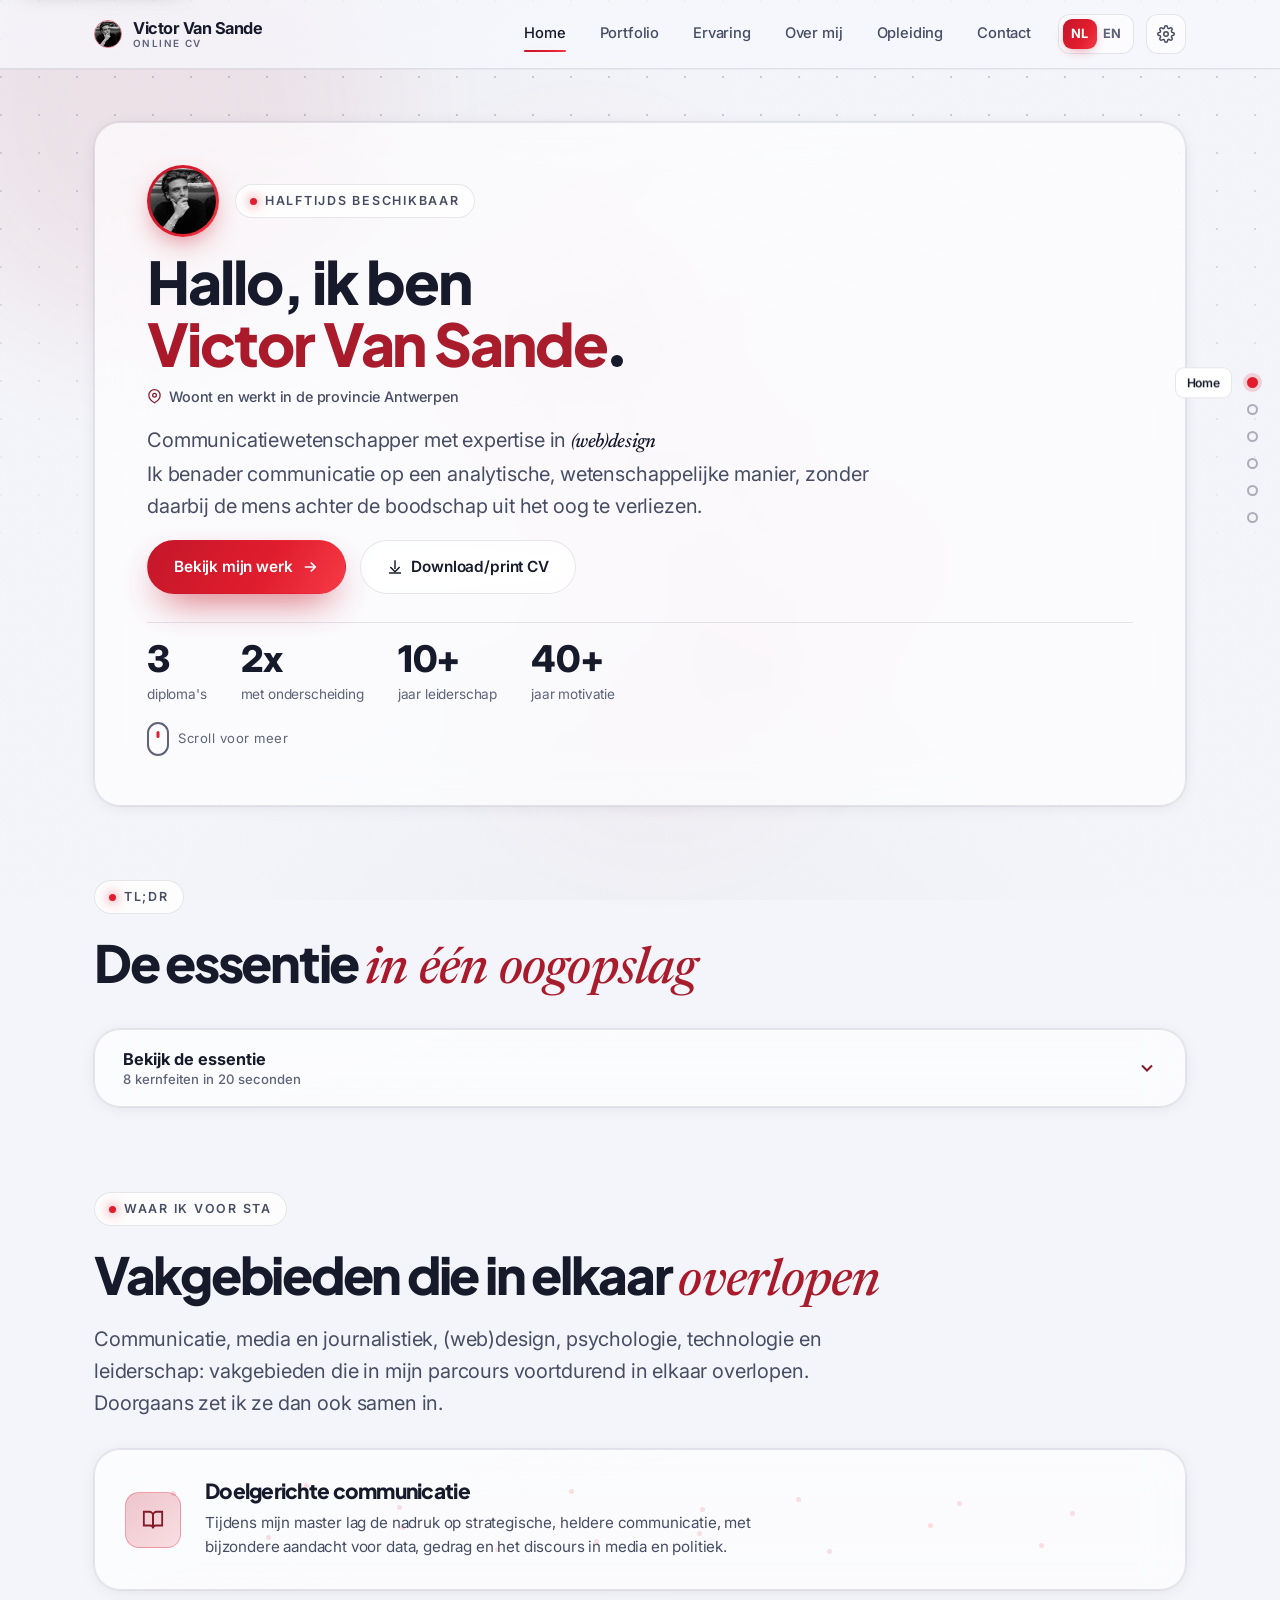
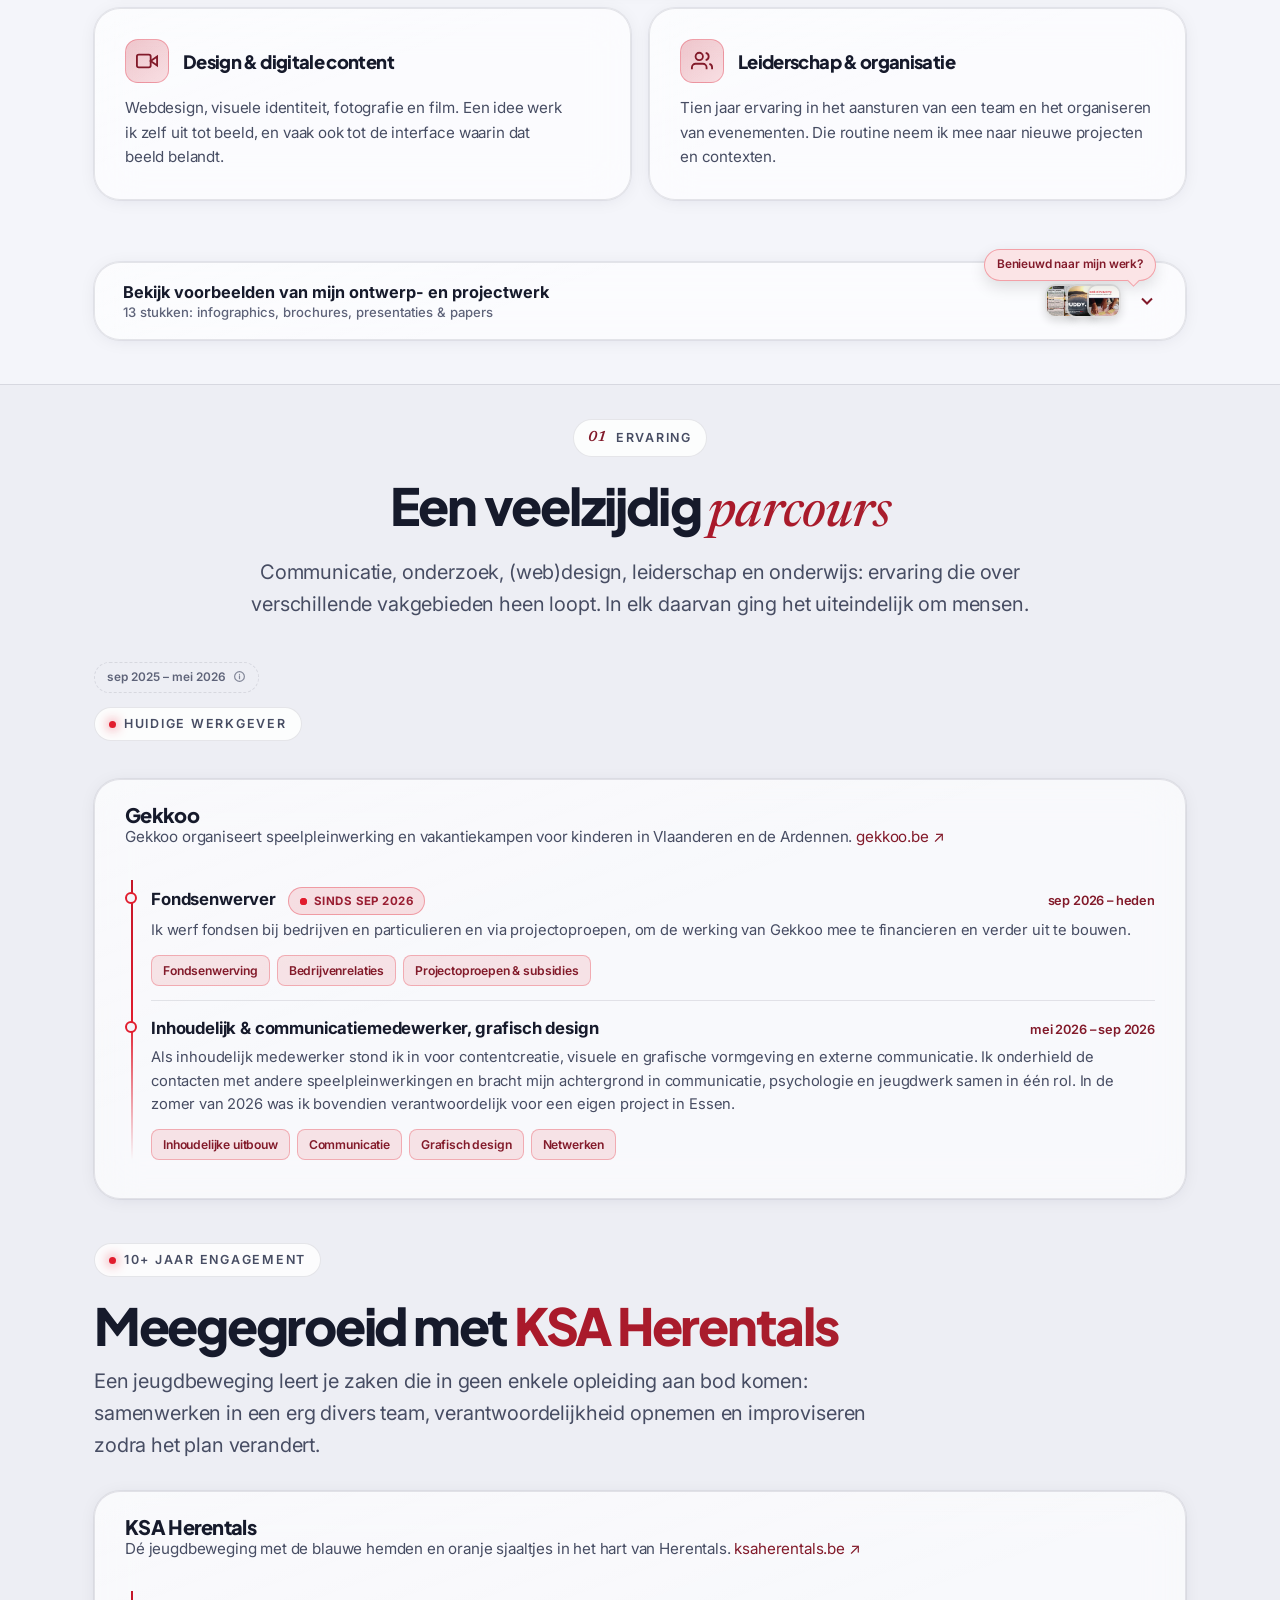
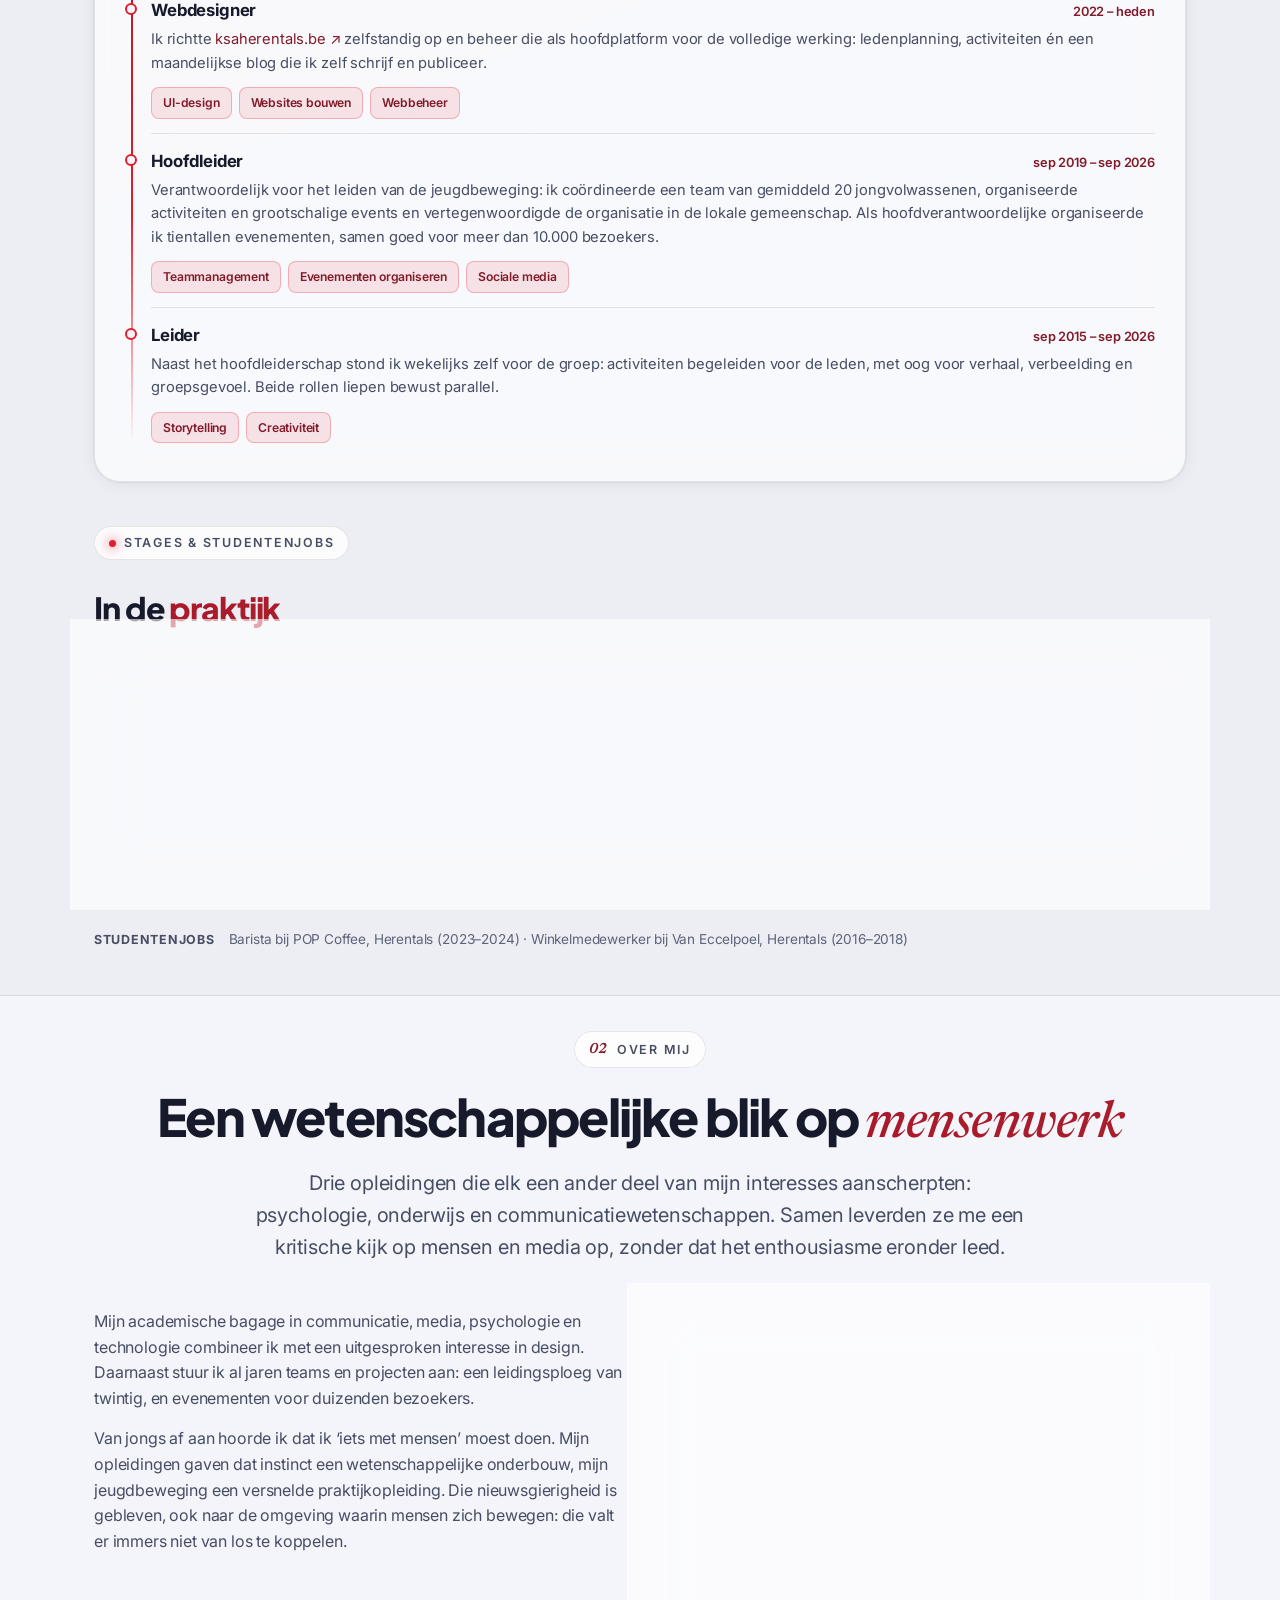
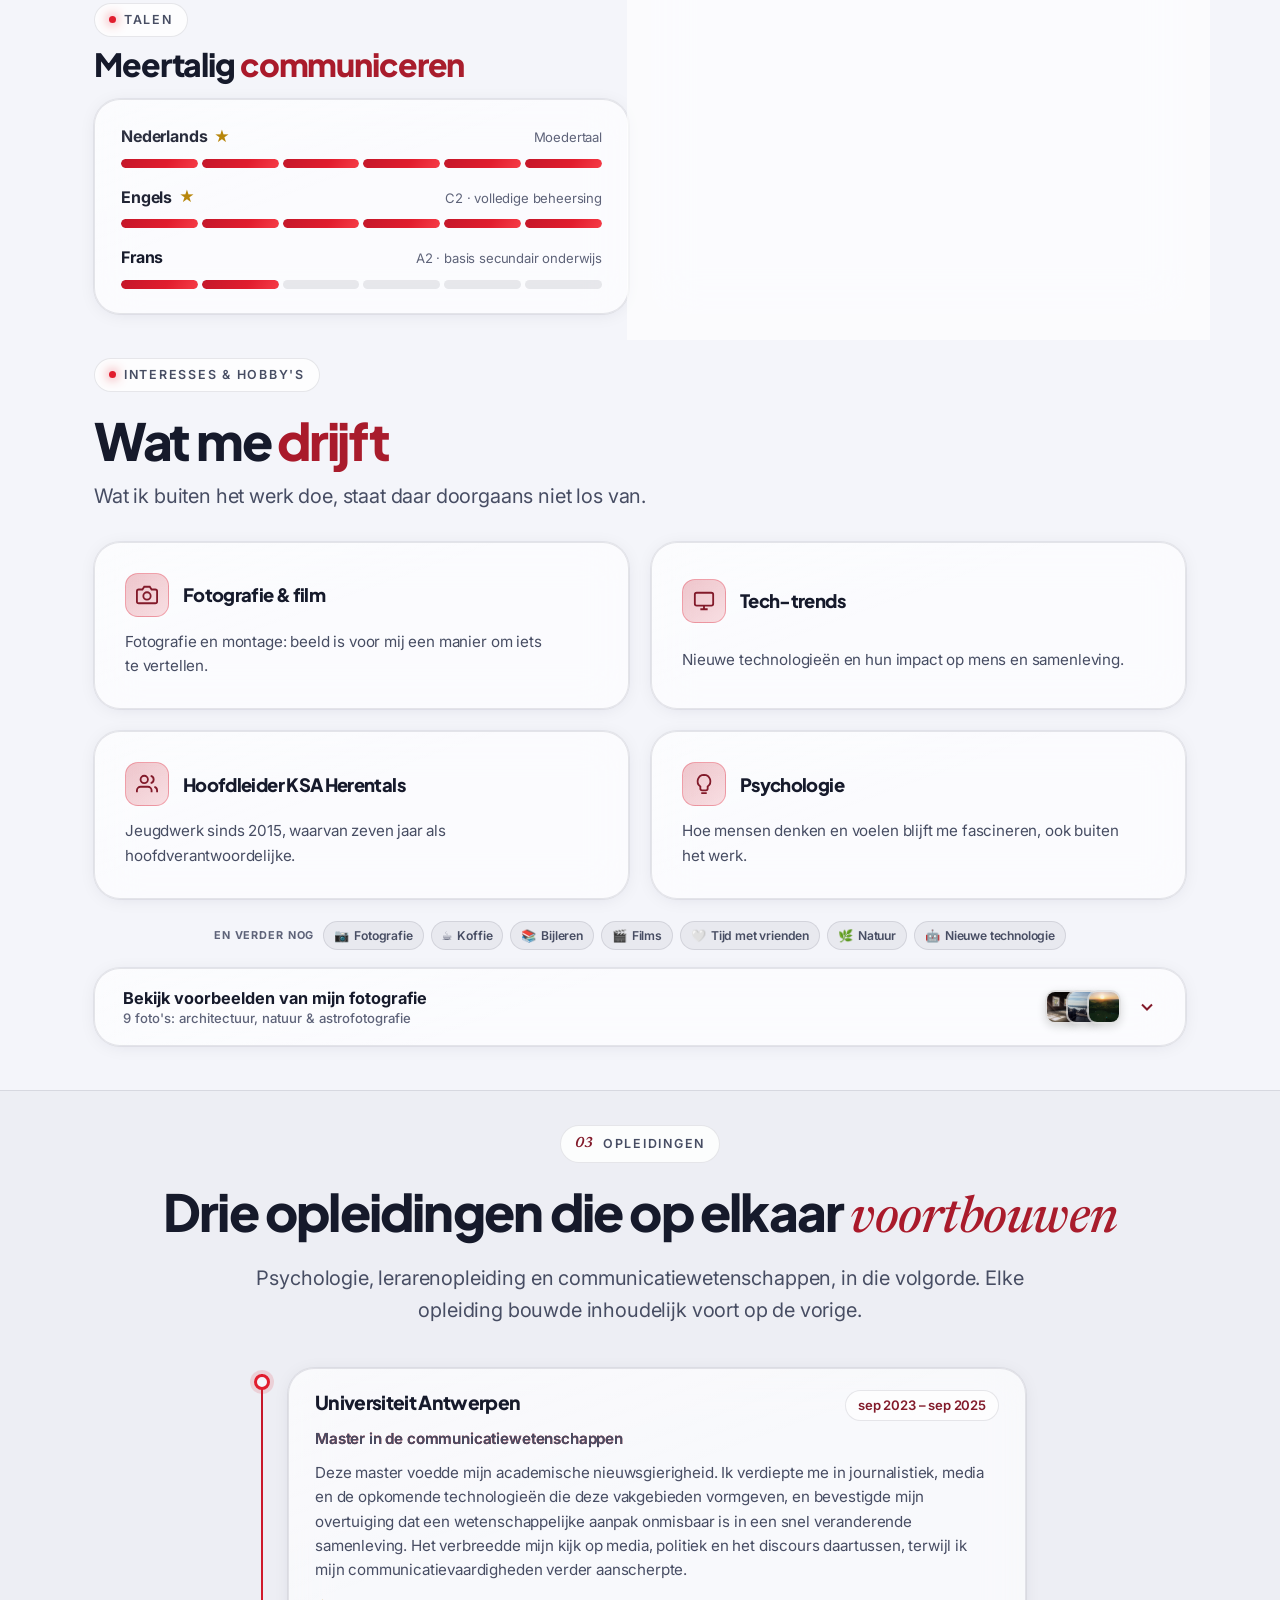
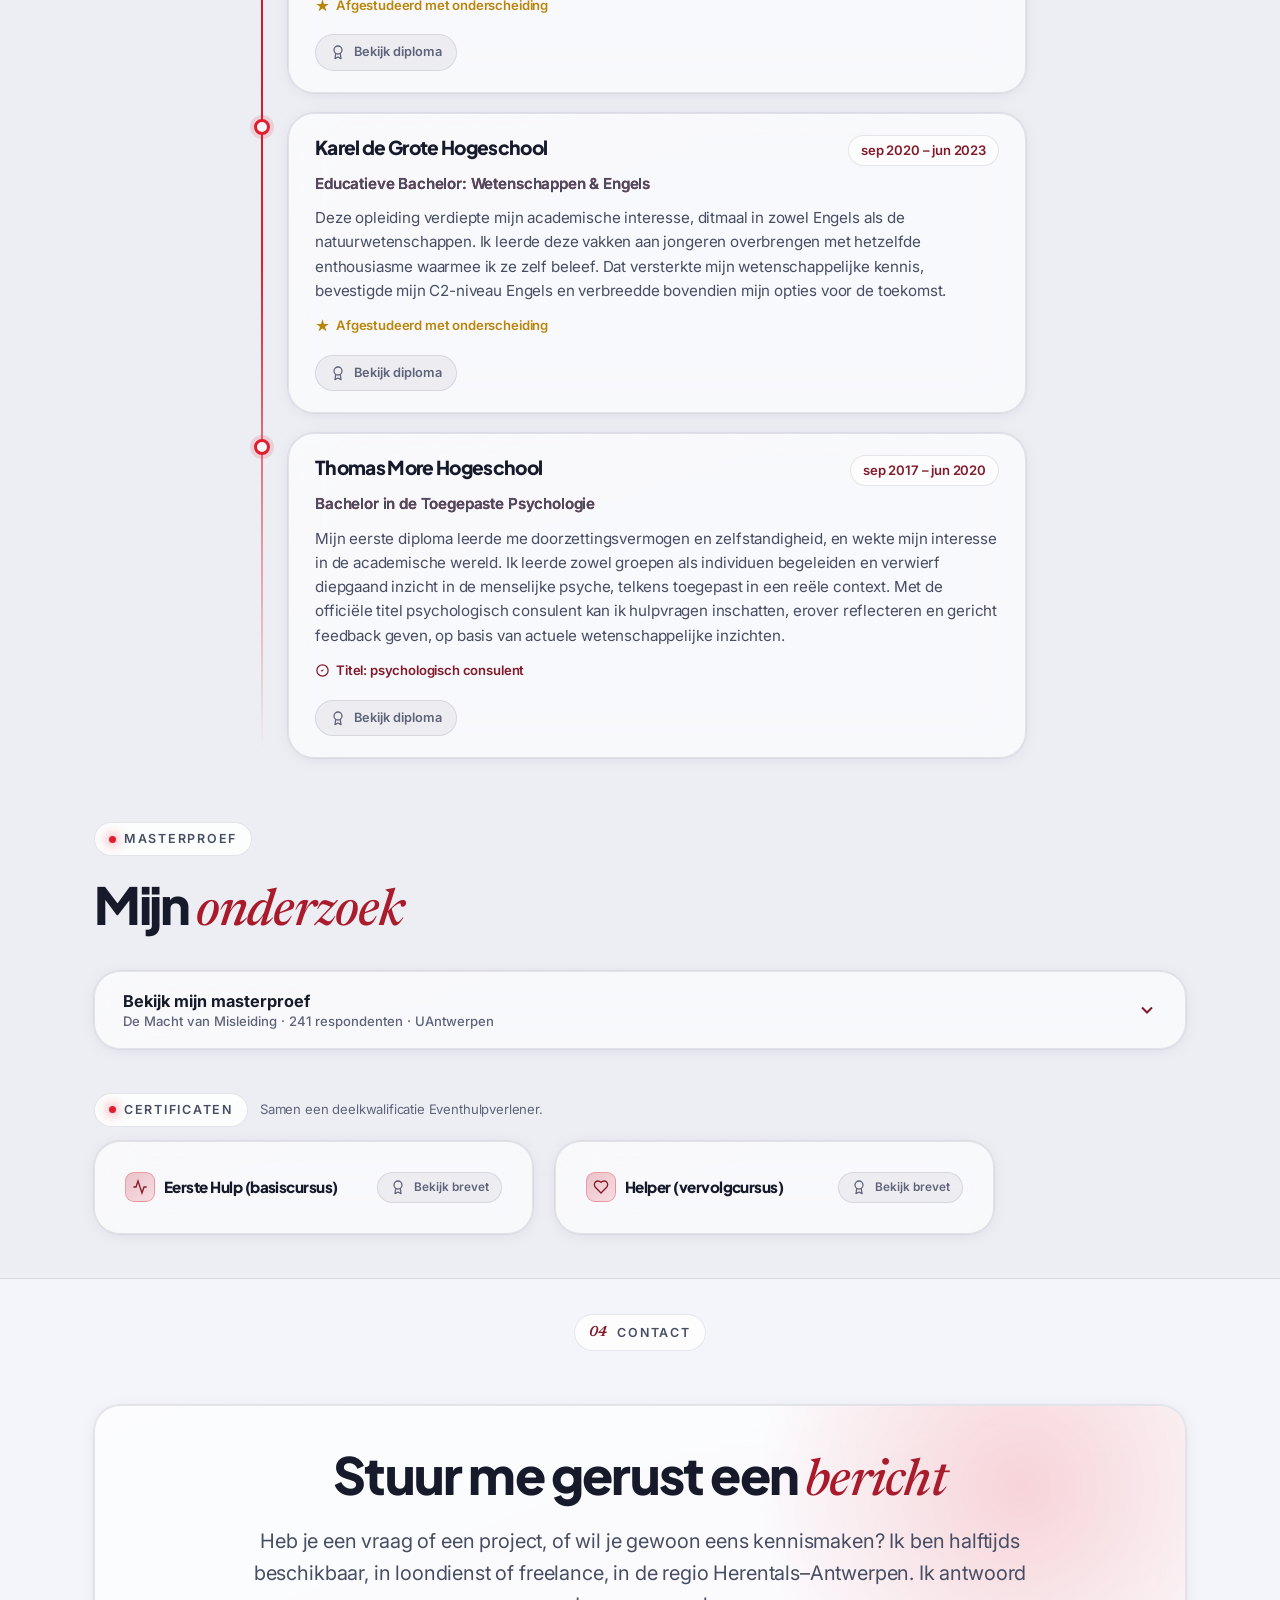
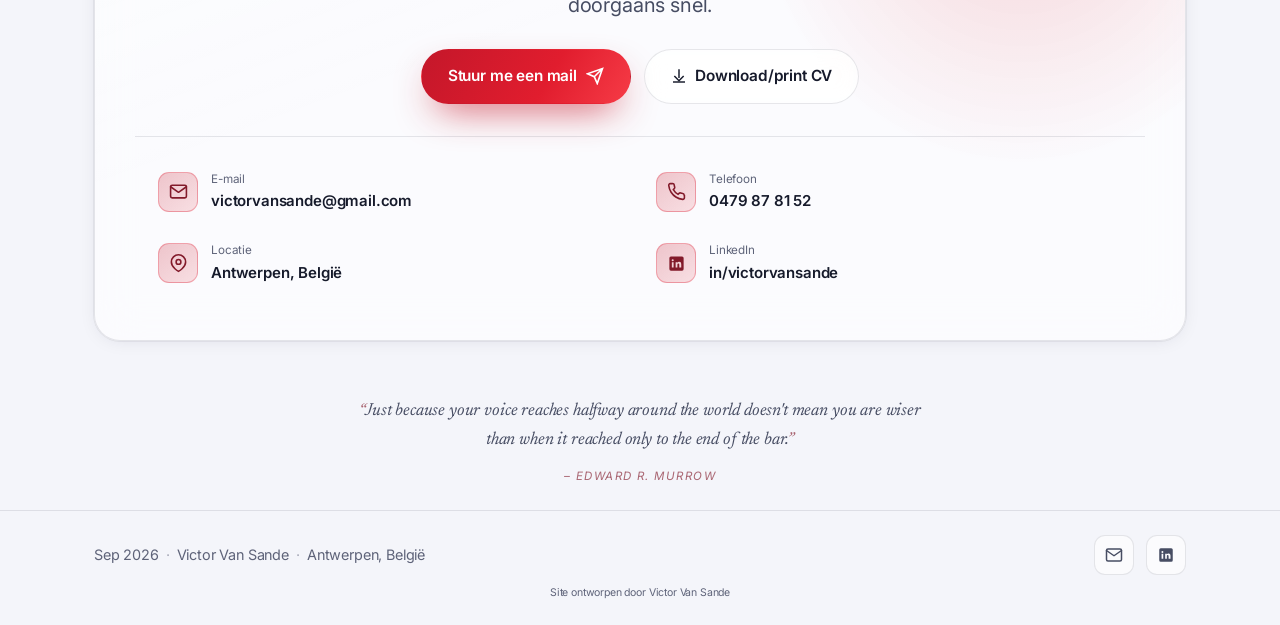
==== commit 3daae081: "Masterproef met eigen foto en accent, nieuwe cv-PDF in de stijl van de site De masterproef staat nu " ====
--- a/v1/index.html
+++ b/v1/index.html
@@ -127,7 +127,7 @@
                vooral voor als de tweede download weer aanstaat: zonder uitleg is
                "CV als PDF" naast "CV voor sollicitatieportalen" een raadseltje in
                plaats van een keuze. -->
-          <a href="../assets/cv-victor-van-sande.pdf" download class="set-action">
+          <a href="cv-victor-van-sande.pdf" download class="set-action">
             <svg width="16" height="16" viewBox="0 0 24 24" fill="none" stroke="currentColor" stroke-width="2.1" stroke-linecap="round" stroke-linejoin="round"><path d="M12 3v12M7 11l5 5 5-5"/><path d="M5 21h14"/></svg>
             <span class="set-action-txt">
               <span data-i18n="set_cv_pdf">CV als PDF</span>
@@ -193,7 +193,7 @@
           <a href="#ervaring" class="btn btn-primary"><span data-i18n="hero_cta_work">Bekijk mijn werk</span>
             <svg width="18" height="18" viewBox="0 0 24 24" fill="none" stroke="currentColor" stroke-width="2.2"><path d="M5 12h14M13 6l6 6-6 6"/></svg>
           </a>
-          <a href="../assets/cv-victor-van-sande.pdf" download class="btn btn-ghost" style="gap:8px">
+          <a href="cv-victor-van-sande.pdf" download class="btn btn-ghost" style="gap:8px">
             <svg width="16" height="16" viewBox="0 0 24 24" fill="none" stroke="currentColor" stroke-width="2.2"><path d="M12 2v13M5 12l7 7 7-7"/><path d="M3 21h18"/></svg>
             <span data-i18n="hero_cta_cv">Download/print CV</span>
           </a>
@@ -1005,7 +1005,7 @@
         <a href="mailto:victorvansande@gmail.com" class="btn btn-primary"><span data-i18n="contact_btn_mail">Stuur me een mail</span>
           <svg width="18" height="18" viewBox="0 0 24 24" fill="none" stroke="currentColor" stroke-width="2.2"><path d="M22 2 11 13M22 2l-7 20-4-9-9-4z"/></svg>
         </a>
-        <a href="../assets/cv-victor-van-sande.pdf" download class="btn btn-ghost" style="gap:8px">
+        <a href="cv-victor-van-sande.pdf" download class="btn btn-ghost" style="gap:8px">
           <svg width="16" height="16" viewBox="0 0 24 24" fill="none" stroke="currentColor" stroke-width="2.2"><path d="M12 2v13M5 12l7 7 7-7"/><path d="M3 21h18"/></svg>
           <span data-i18n="hero_cta_cv">Download/print CV</span>
         </a>
